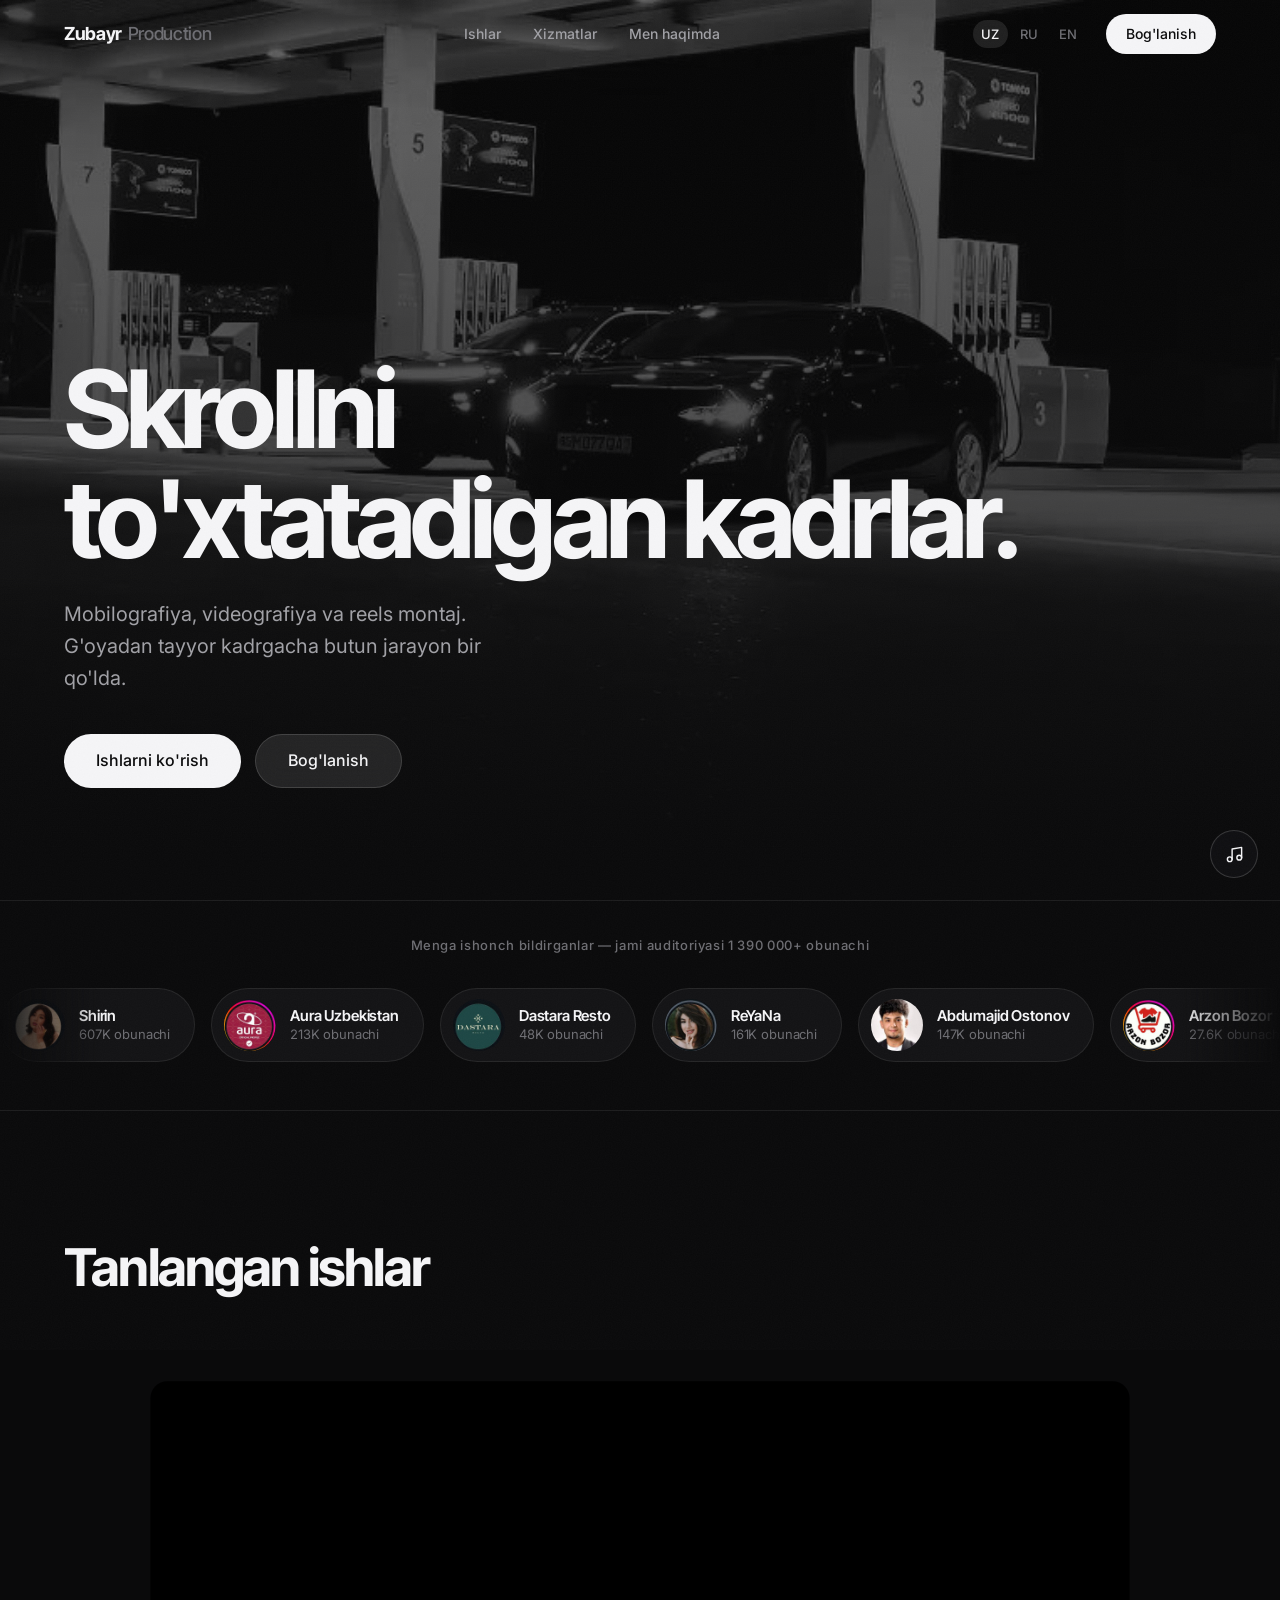
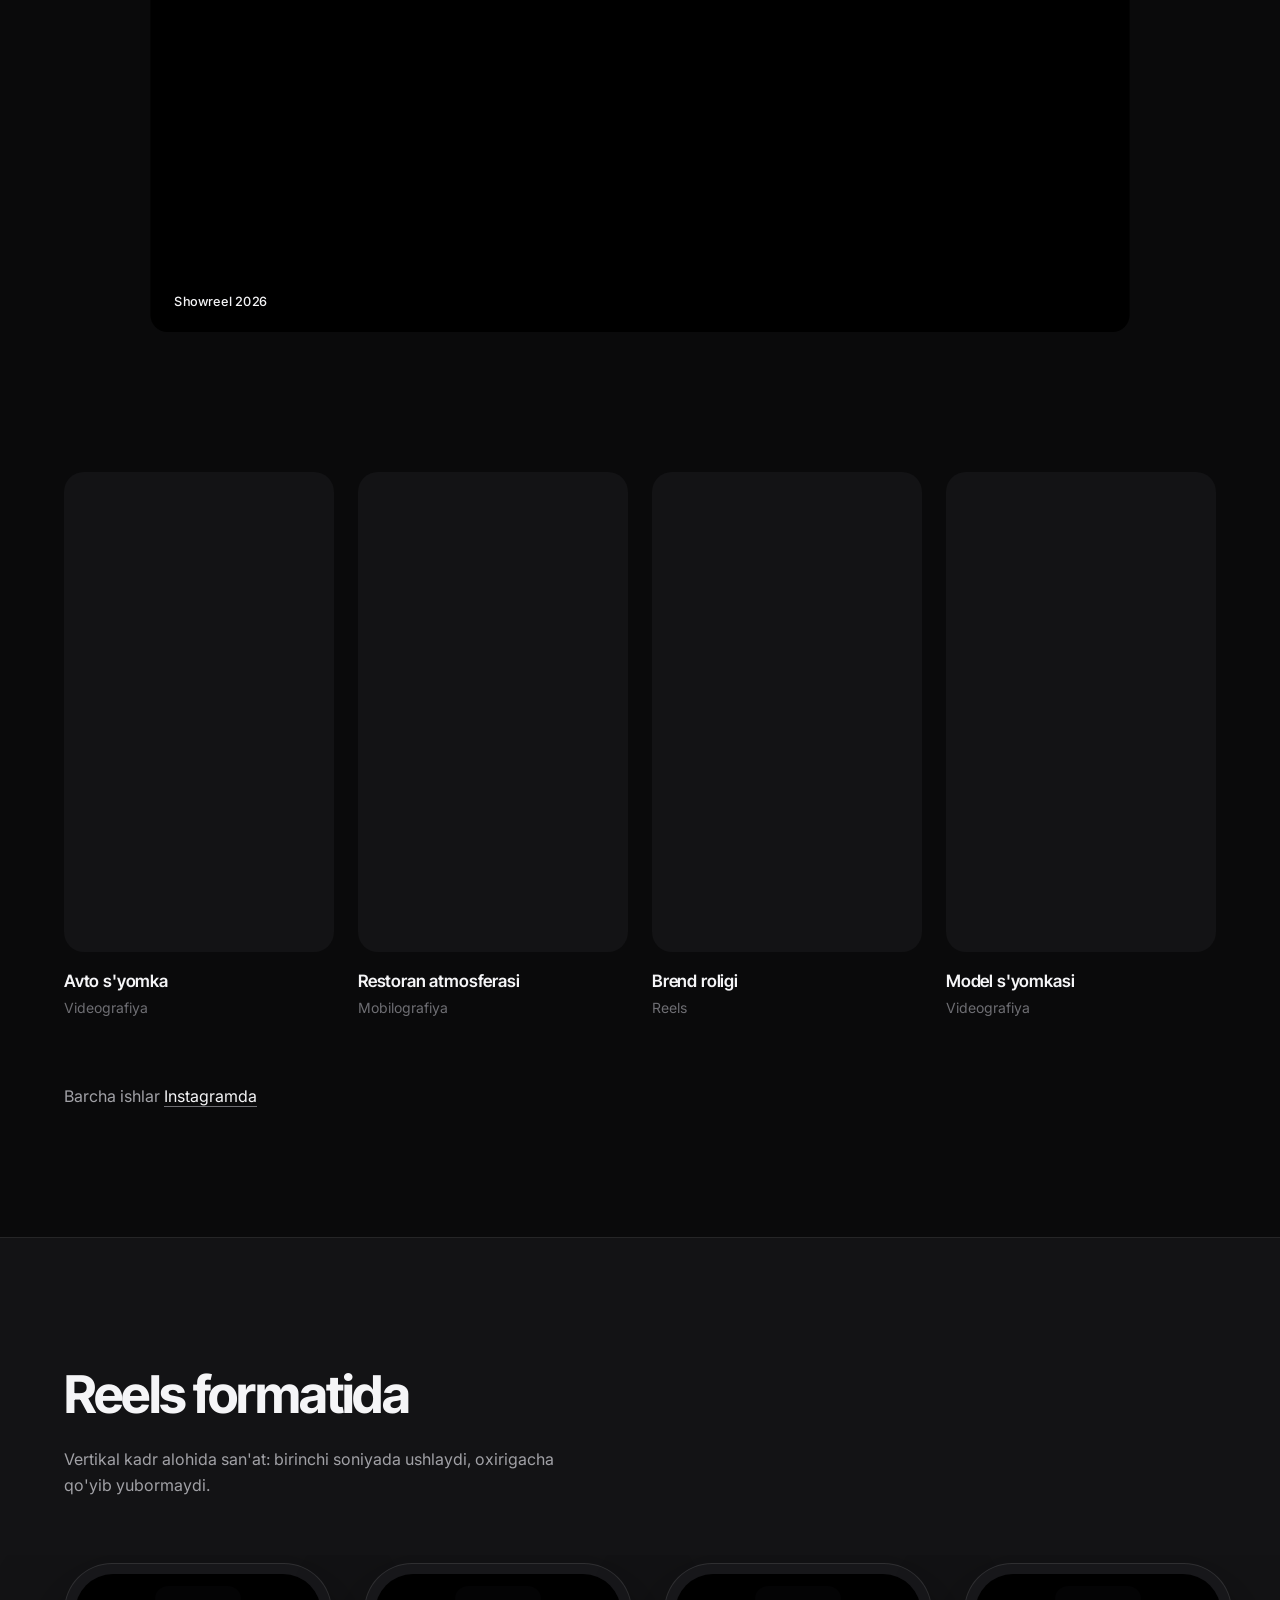
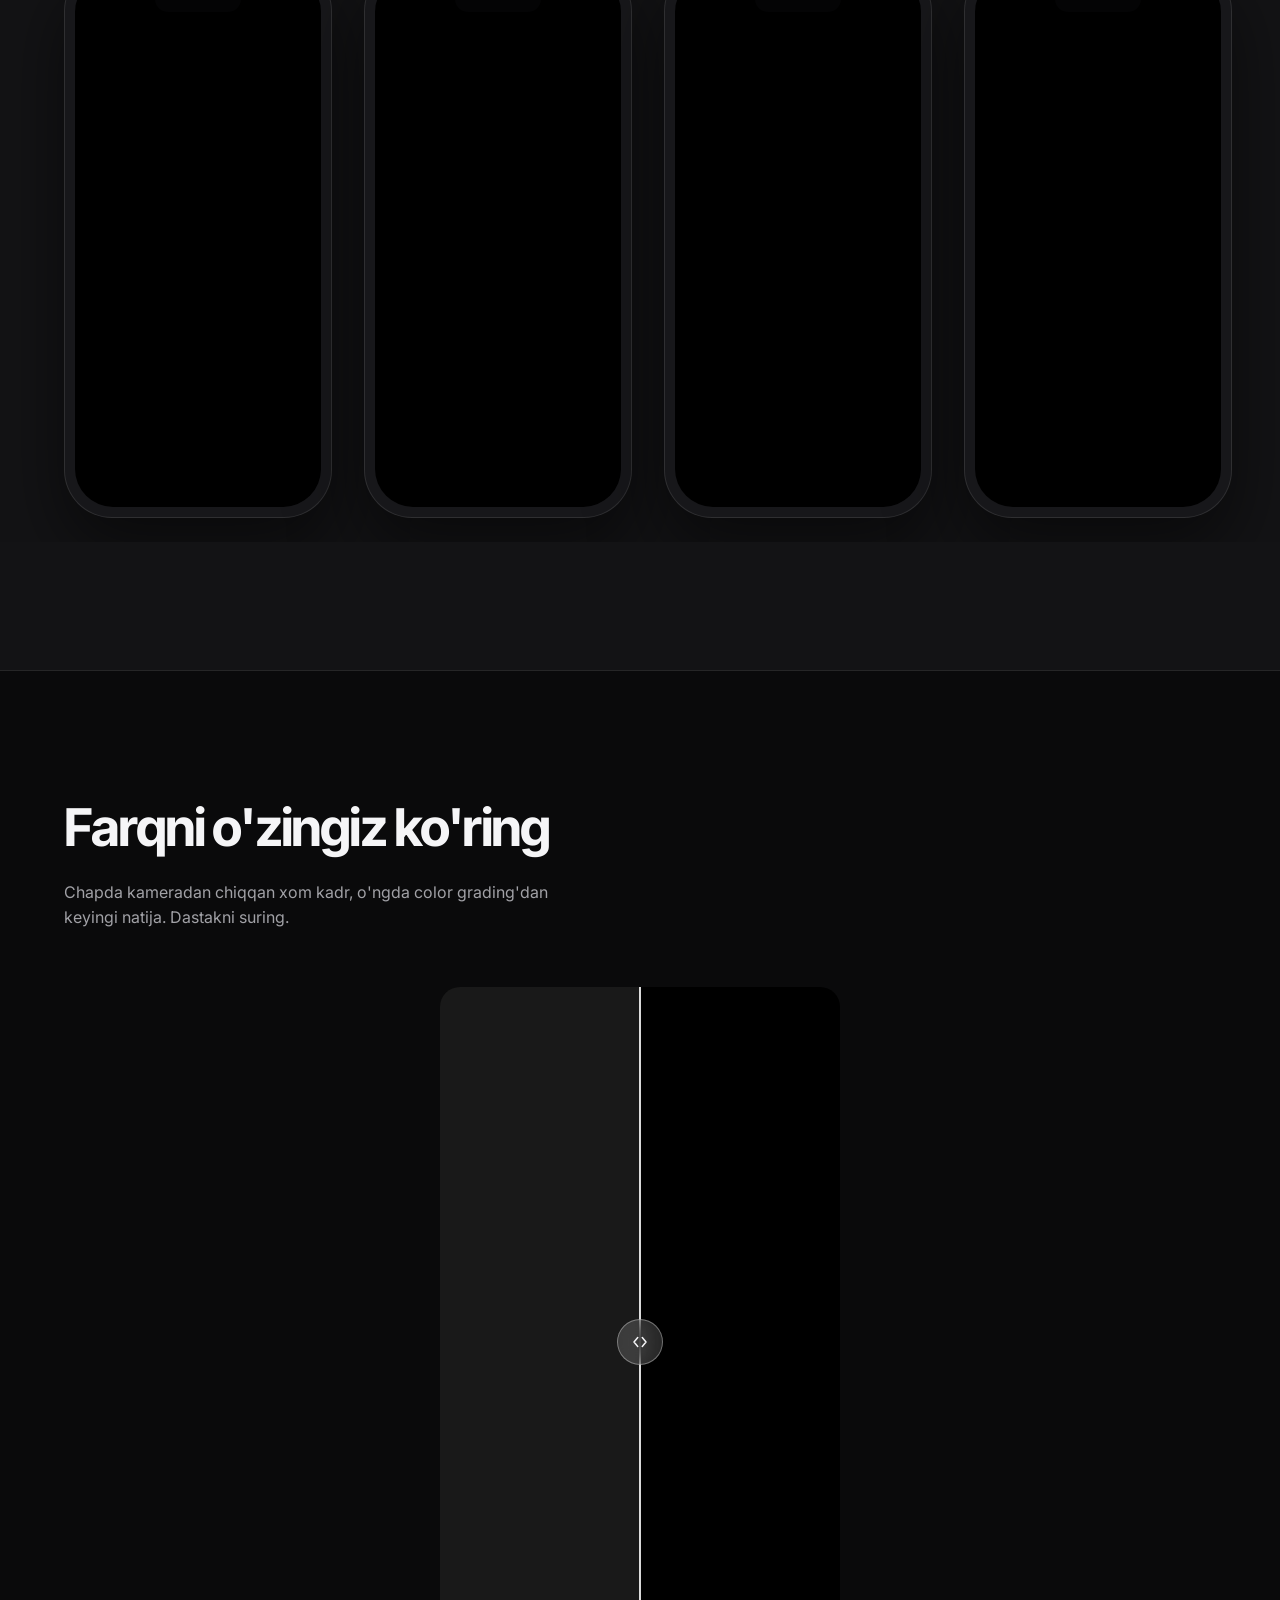
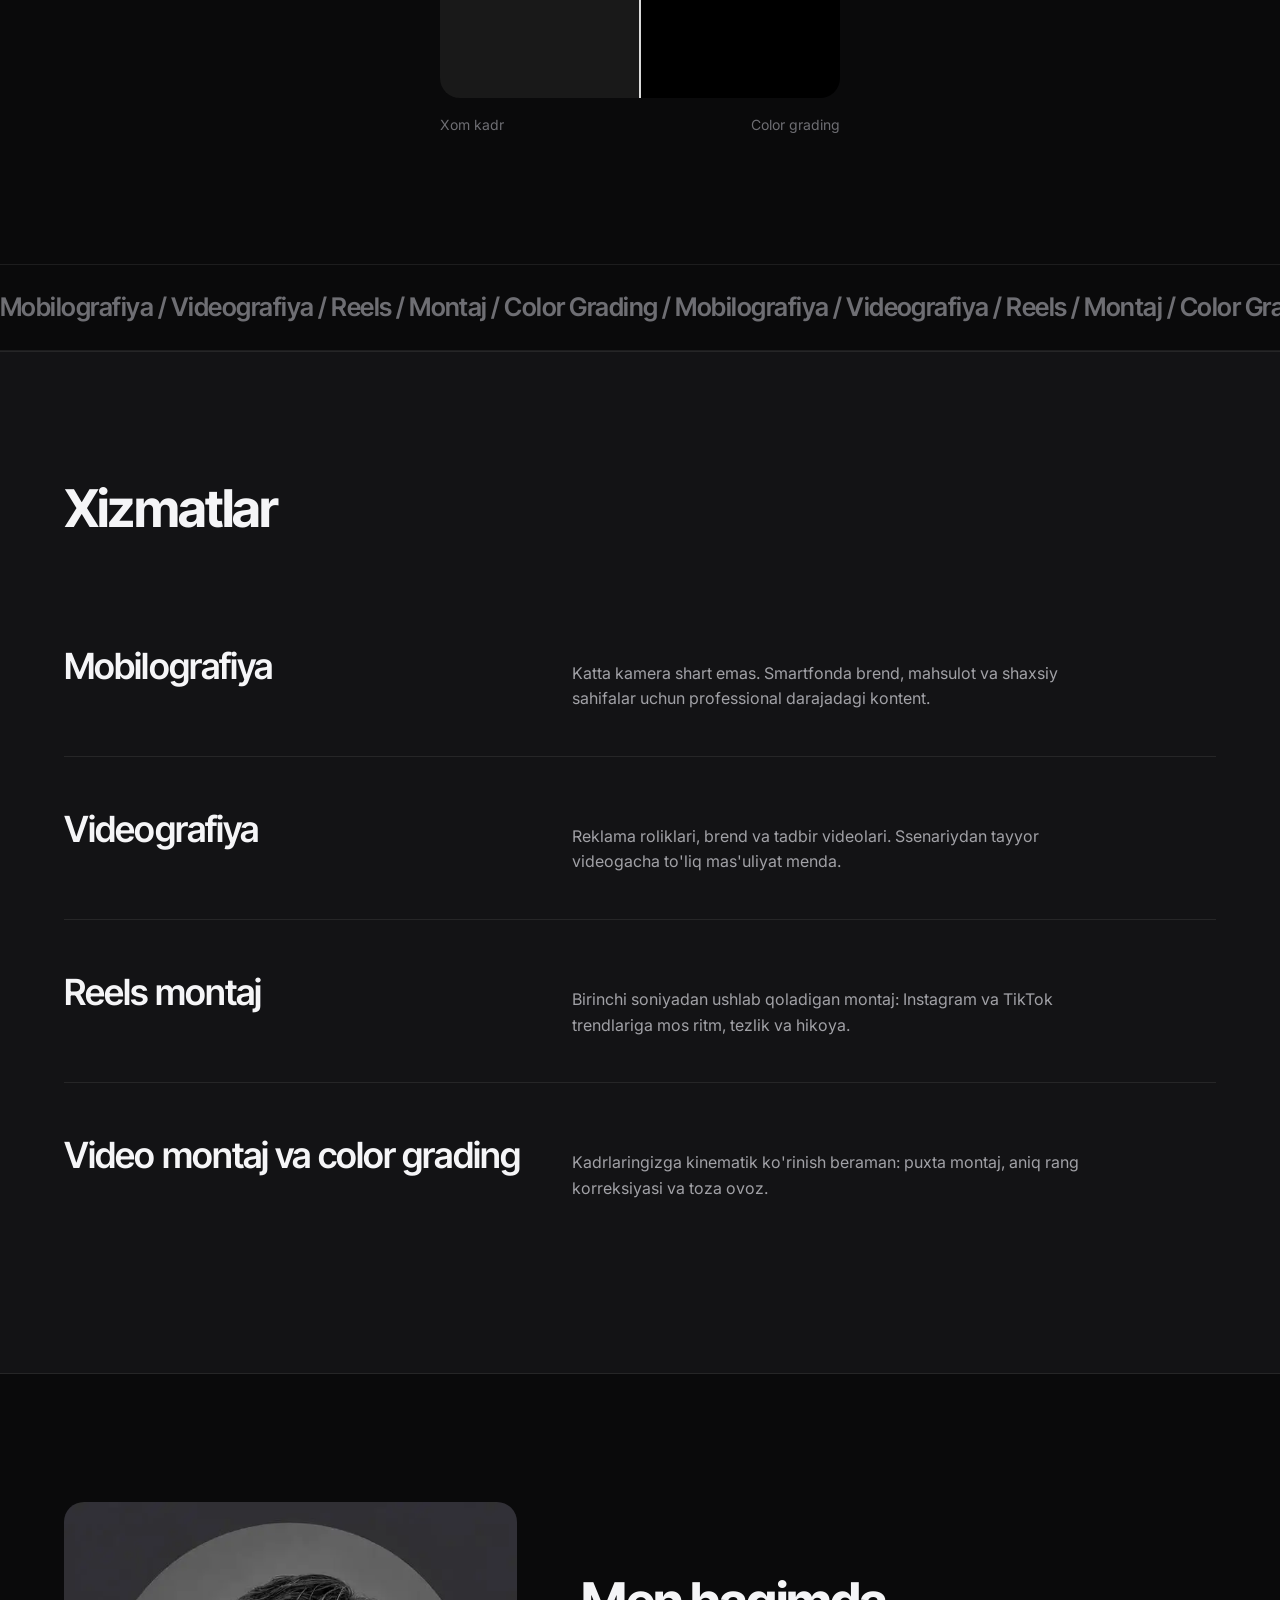
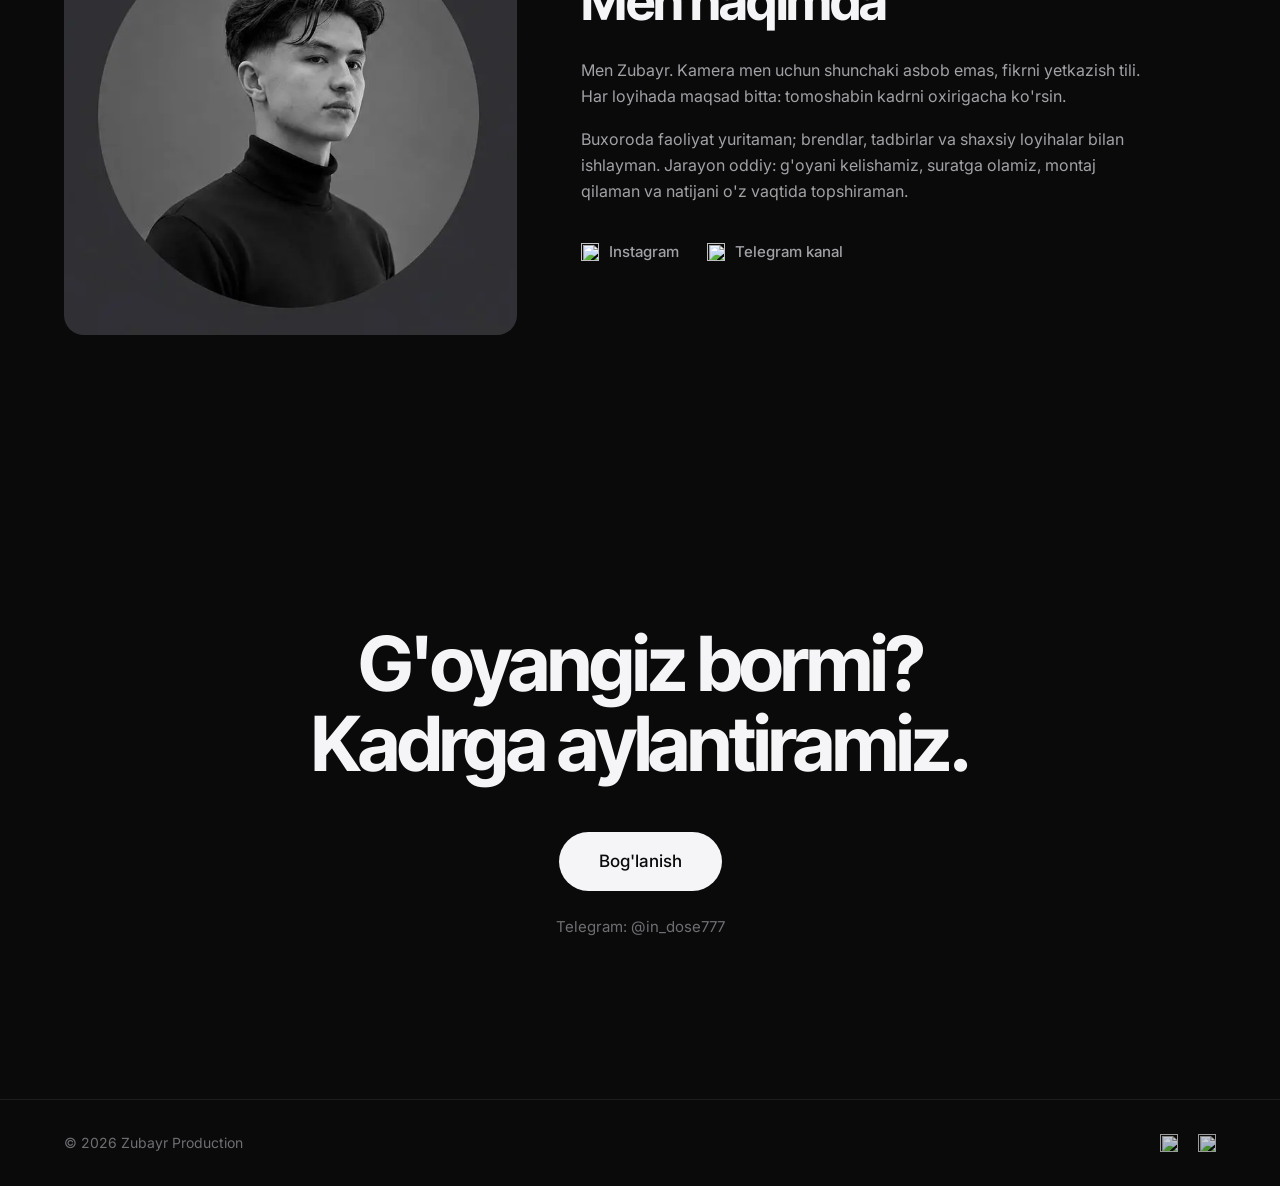
==== index.html @ de4ee73a "Add 3 new clients to trust band (Shirin, Abdumajid Ostonov, Saliyeva) Combined audience updated to 1" ====
<!DOCTYPE html>
<html lang="uz">
<head>
  <meta charset="UTF-8">
  <meta name="viewport" content="width=device-width, initial-scale=1">
  <title>Zubayr Production - Buxorodagi mobilograf va videograf</title>
  <meta name="description" content="Zubayr Production - Buxorodagi mobilograf va videograf. Mobilografiya, videografiya va reels montaj: g'oyadan tayyor kadrgacha.">
  <meta name="author" content="Zubayr">
  <meta name="robots" content="index, follow">
  <meta name="theme-color" content="#0A0A0B">
  <meta name="color-scheme" content="dark">

  <link rel="canonical" href="https://zubayr.uz/">

  <!-- Open Graph -->
  <meta property="og:site_name" content="Zubayr Production">
  <meta property="og:title" content="Zubayr Production - Buxorodagi mobilograf va videograf">
  <meta property="og:description" content="Buxorodagi mobilograf va videograf. Mobilografiya, videografiya va reels montaj: g'oyadan tayyor kadrgacha.">
  <meta property="og:type" content="website">
  <meta property="og:url" content="https://zubayr.uz/">
  <meta property="og:image" content="https://zubayr.uz/assets/og-cover.jpg">
  <meta property="og:image:width" content="1200">
  <meta property="og:image:height" content="630">
  <meta property="og:image:alt" content="Zubayr Production - mobilografiya, videografiya, reels montaj">
  <meta property="og:locale" content="uz_UZ">
  <meta property="og:locale:alternate" content="ru_RU">
  <meta property="og:locale:alternate" content="en_US">

  <!-- Twitter Card -->
  <meta name="twitter:card" content="summary_large_image">
  <meta name="twitter:title" content="Zubayr Production - Buxorodagi mobilograf va videograf">
  <meta name="twitter:description" content="Buxorodagi mobilograf va videograf. Mobilografiya, videografiya va reels montaj: g'oyadan tayyor kadrgacha.">
  <meta name="twitter:image" content="https://zubayr.uz/assets/og-cover.jpg">
  <link rel="icon" href="data:image/svg+xml,%3Csvg xmlns='http://www.w3.org/2000/svg' viewBox='0 0 64 64'%3E%3Crect width='64' height='64' rx='14' fill='%230A0A0B'/%3E%3Ctext x='32' y='44' font-family='-apple-system,Inter,sans-serif' font-size='36' font-weight='700' fill='%23F5F5F7' text-anchor='middle'%3EZ%3C/text%3E%3C/svg%3E">
  <link rel="preconnect" href="https://fonts.googleapis.com">
  <link rel="preconnect" href="https://fonts.gstatic.com" crossorigin>
  <link href="https://fonts.googleapis.com/css2?family=Inter:wght@400;500;600&family=Inter+Tight:wght@500;600;700&display=swap" rel="stylesheet">
  <link rel="stylesheet" href="css/style.css">

  <!-- Structured data -->
  <script type="application/ld+json">
  {
    "@context": "https://schema.org",
    "@graph": [
      {
        "@type": "Person",
        "@id": "https://zubayr.uz/#person",
        "name": "Zubayr",
        "url": "https://zubayr.uz/",
        "jobTitle": "Videographer",
        "address": { "@type": "PostalAddress", "addressLocality": "Bukhara", "addressCountry": "UZ" },
        "knowsAbout": ["Mobilography", "Videography", "Reels editing", "Video editing", "Color grading"],
        "sameAs": [
          "https://www.instagram.com/zubayr.production/",
          "https://t.me/zubayrprodd"
        ]
      },
      {
        "@type": "WebSite",
        "@id": "https://zubayr.uz/#website",
        "name": "Zubayr Production",
        "url": "https://zubayr.uz/",
        "inLanguage": ["uz", "ru", "en"],
        "about": { "@id": "https://zubayr.uz/#person" }
      }
    ]
  }
  </script>
</head>
<body>

  <!-- Navigation -->
  <header class="nav" id="nav">
    <div class="nav-inner">
      <a href="#top" class="wordmark">Zubayr<span>Production</span></a>
      <nav class="nav-links" aria-label="Asosiy navigatsiya">
        <a href="#ishlar" data-i18n="nav.works">Ishlar</a>
        <a href="#xizmatlar" data-i18n="nav.services">Xizmatlar</a>
        <a href="#haqida" data-i18n="nav.about">Men haqimda</a>
      </nav>
      <div class="nav-right">
        <div class="lang-switch" role="group" aria-label="Til / Язык / Language">
          <button type="button" class="lang-btn" data-lang="uz">UZ</button>
          <button type="button" class="lang-btn" data-lang="ru">RU</button>
          <button type="button" class="lang-btn" data-lang="en">EN</button>
        </div>
        <a href="https://t.me/in_dose777" target="_blank" rel="noopener" class="btn btn-nav" data-i18n="cta.contact">Bog'lanish</a>
      </div>
    </div>
  </header>

  <main id="top">

    <!-- Hero -->
    <section class="hero">
      <div class="hero-media" aria-hidden="true">
        <img src="assets/hero-poster.jpg" alt="" width="960" height="536" fetchpriority="high">
        <video class="hero-video" src="assets/hero-new.mp4" autoplay muted loop playsinline preload="auto"></video>
        <div class="hero-scrim"></div>
      </div>
      <div class="container hero-content">
        <h1 class="reveal" data-i18n="hero.title">Skrollni<br>to'xtatadigan kadrlar.</h1>
        <p class="hero-sub reveal" style="transition-delay:.1s" data-i18n="hero.sub">Mobilografiya, videografiya va reels montaj. G'oyadan tayyor kadrgacha butun jarayon bir qo'lda.</p>
        <div class="hero-cta reveal" style="transition-delay:.2s">
          <a href="#ishlar" class="btn btn-primary" data-i18n="cta.works">Ishlarni ko'rish</a>
          <a href="https://t.me/in_dose777" target="_blank" rel="noopener" class="btn btn-ghost" data-i18n="cta.contact">Bog'lanish</a>
        </div>
      </div>
    </section>

    <!-- Trust band: real clients, seen in the first seconds -->
    <section class="trust" id="mijozlar">
      <p class="trust-label reveal" data-i18n="clients.band">Menga ishonch bildirganlar — jami auditoriyasi 1 390 000+ obunachi</p>
      <div class="clients-marquee reveal" aria-label="Mijozlar">
        <div class="clients-track">
          <div class="clients-set">
            <a class="client-chip" href="https://www.instagram.com/1.shiirin/" target="_blank" rel="noopener">
              <img src="assets/clients/avatars/shiirin.jpg" alt="Shirin" loading="lazy" width="52" height="52">
              <span class="client-name">Shirin<em>607K <span data-i18n="clients.fw">obunachi</span></em></span>
            </a>
            <a class="client-chip" href="https://www.instagram.com/aura.uzbekistan_official/" target="_blank" rel="noopener">
              <img src="assets/clients/avatars/aura.jpg" alt="Aura Uzbekistan" loading="lazy" width="52" height="52">
              <span class="client-name">Aura Uzbekistan<em>213K <span data-i18n="clients.fw">obunachi</span></em></span>
            </a>
            <a class="client-chip" href="https://www.instagram.com/dastara_resto/" target="_blank" rel="noopener">
              <img src="assets/clients/avatars/dastara.jpg" alt="Dastara Resto" loading="lazy" width="52" height="52">
              <span class="client-name">Dastara Resto<em>48K <span data-i18n="clients.fw">obunachi</span></em></span>
            </a>
            <a class="client-chip" href="https://www.instagram.com/reyanem.1/" target="_blank" rel="noopener">
              <img src="assets/clients/avatars/reyanem.jpg" alt="ReYaNa" loading="lazy" width="52" height="52">
              <span class="client-name">ReYaNa<em>161K <span data-i18n="clients.fw">obunachi</span></em></span>
            </a>
            <a class="client-chip" href="https://www.instagram.com/majiid.tv/" target="_blank" rel="noopener">
              <img src="assets/clients/avatars/majiid.jpg" alt="Abdumajid Ostonov" loading="lazy" width="52" height="52">
              <span class="client-name">Abdumajid Ostonov<em>147K <span data-i18n="clients.fw">obunachi</span></em></span>
            </a>
            <a class="client-chip" href="https://www.instagram.com/arzon.bozo.r/" target="_blank" rel="noopener">
              <img src="assets/clients/avatars/arzon.jpg" alt="Arzon Bozor" loading="lazy" width="52" height="52">
              <span class="client-name">Arzon Bozor<em>27.6K <span data-i18n="clients.fw">obunachi</span></em></span>
            </a>
            <a class="client-chip" href="https://www.instagram.com/baby_niluwka/" target="_blank" rel="noopener">
              <img src="assets/clients/avatars/baby.jpg" alt="Nilufar Axrorova" loading="lazy" width="52" height="52">
              <span class="client-name">Nilufar Axrorova<em>115K <span data-i18n="clients.fw">obunachi</span></em></span>
            </a>
            <a class="client-chip" href="https://www.instagram.com/saida_lash_brows/" target="_blank" rel="noopener">
              <img src="assets/clients/avatars/saida.jpg" alt="Saida Lash &amp; Brows" loading="lazy" width="52" height="52">
              <span class="client-name">Saida Lash &amp; Brows<em>16.7K <span data-i18n="clients.fw">obunachi</span></em></span>
            </a>
            <a class="client-chip" href="https://www.instagram.com/saliyeva_777/" target="_blank" rel="noopener">
              <img src="assets/clients/avatars/saliyeva.jpg" alt="Saliyeva" loading="lazy" width="52" height="52">
              <span class="client-name">Saliyeva<em>46.1K <span data-i18n="clients.fw">obunachi</span></em></span>
            </a>
            <a class="client-chip" href="https://www.instagram.com/makon.megamarket/" target="_blank" rel="noopener">
              <img src="assets/clients/avatars/makon.jpg" alt="Makon Mega Market" loading="lazy" width="52" height="52">
              <span class="client-name">Makon Mega Market<em>6.1K <span data-i18n="clients.fw">obunachi</span></em></span>
            </a>
            <a class="client-chip" href="https://www.instagram.com/oriyon.resto/" target="_blank" rel="noopener">
              <img src="assets/clients/avatars/oriyon.jpg" alt="Oriyon Restaurant" loading="lazy" width="52" height="52">
              <span class="client-name">Oriyon Restaurant<em>3.2K <span data-i18n="clients.fw">obunachi</span></em></span>
            </a>
          </div>
          <div class="clients-set" aria-hidden="true">
            <a class="client-chip" href="https://www.instagram.com/1.shiirin/" target="_blank" rel="noopener" tabindex="-1">
              <img src="assets/clients/avatars/shiirin.jpg" alt="" loading="lazy" width="52" height="52">
              <span class="client-name">Shirin<em>607K <span data-i18n="clients.fw">obunachi</span></em></span>
            </a>
            <a class="client-chip" href="https://www.instagram.com/aura.uzbekistan_official/" target="_blank" rel="noopener" tabindex="-1">
              <img src="assets/clients/avatars/aura.jpg" alt="" loading="lazy" width="52" height="52">
              <span class="client-name">Aura Uzbekistan<em>213K <span data-i18n="clients.fw">obunachi</span></em></span>
            </a>
            <a class="client-chip" href="https://www.instagram.com/dastara_resto/" target="_blank" rel="noopener" tabindex="-1">
              <img src="assets/clients/avatars/dastara.jpg" alt="" loading="lazy" width="52" height="52">
              <span class="client-name">Dastara Resto<em>48K <span data-i18n="clients.fw">obunachi</span></em></span>
            </a>
            <a class="client-chip" href="https://www.instagram.com/reyanem.1/" target="_blank" rel="noopener" tabindex="-1">
              <img src="assets/clients/avatars/reyanem.jpg" alt="" loading="lazy" width="52" height="52">
              <span class="client-name">ReYaNa<em>161K <span data-i18n="clients.fw">obunachi</span></em></span>
            </a>
            <a class="client-chip" href="https://www.instagram.com/majiid.tv/" target="_blank" rel="noopener" tabindex="-1">
              <img src="assets/clients/avatars/majiid.jpg" alt="" loading="lazy" width="52" height="52">
              <span class="client-name">Abdumajid Ostonov<em>147K <span data-i18n="clients.fw">obunachi</span></em></span>
            </a>
            <a class="client-chip" href="https://www.instagram.com/arzon.bozo.r/" target="_blank" rel="noopener" tabindex="-1">
              <img src="assets/clients/avatars/arzon.jpg" alt="" loading="lazy" width="52" height="52">
              <span class="client-name">Arzon Bozor<em>27.6K <span data-i18n="clients.fw">obunachi</span></em></span>
            </a>
            <a class="client-chip" href="https://www.instagram.com/baby_niluwka/" target="_blank" rel="noopener" tabindex="-1">
              <img src="assets/clients/avatars/baby.jpg" alt="" loading="lazy" width="52" height="52">
              <span class="client-name">Nilufar Axrorova<em>115K <span data-i18n="clients.fw">obunachi</span></em></span>
            </a>
            <a class="client-chip" href="https://www.instagram.com/saida_lash_brows/" target="_blank" rel="noopener" tabindex="-1">
              <img src="assets/clients/avatars/saida.jpg" alt="" loading="lazy" width="52" height="52">
              <span class="client-name">Saida Lash &amp; Brows<em>16.7K <span data-i18n="clients.fw">obunachi</span></em></span>
            </a>
            <a class="client-chip" href="https://www.instagram.com/saliyeva_777/" target="_blank" rel="noopener" tabindex="-1">
              <img src="assets/clients/avatars/saliyeva.jpg" alt="" loading="lazy" width="52" height="52">
              <span class="client-name">Saliyeva<em>46.1K <span data-i18n="clients.fw">obunachi</span></em></span>
            </a>
            <a class="client-chip" href="https://www.instagram.com/makon.megamarket/" target="_blank" rel="noopener" tabindex="-1">
              <img src="assets/clients/avatars/makon.jpg" alt="" loading="lazy" width="52" height="52">
              <span class="client-name">Makon Mega Market<em>6.1K <span data-i18n="clients.fw">obunachi</span></em></span>
            </a>
            <a class="client-chip" href="https://www.instagram.com/oriyon.resto/" target="_blank" rel="noopener" tabindex="-1">
              <img src="assets/clients/avatars/oriyon.jpg" alt="" loading="lazy" width="52" height="52">
              <span class="client-name">Oriyon Restaurant<em>3.2K <span data-i18n="clients.fw">obunachi</span></em></span>
            </a>
          </div>
        </div>
      </div>
    </section>

    <!-- Showreel + Work -->
    <section class="section" id="ishlar">
      <div class="container">
        <h2 class="section-title reveal" data-i18n="works.title">Tanlangan ishlar</h2>

        <div class="showreel-zoom">
          <div class="showreel reveal">
            <!-- Oversized + pointer-events:none keeps YouTube overlays cropped out and non-interactive -->
            <iframe class="showreel-frame" src="https://www.youtube-nocookie.com/embed/QBpvtIF6uOY?autoplay=1&amp;mute=1&amp;controls=0&amp;loop=1&amp;playlist=QBpvtIF6uOY&amp;playsinline=1&amp;rel=0&amp;iv_load_policy=3&amp;disablekb=1&amp;fs=0" title="Showreel 2026" loading="lazy" allow="autoplay; encrypted-media" referrerpolicy="strict-origin-when-cross-origin"></iframe>
            <span class="showreel-caption">Showreel 2026</span>
          </div>
        </div>

        <div class="work-grid">
          <a class="work reveal w-3" href="https://www.instagram.com/reel/DakskiboesT/" target="_blank" rel="noopener">
            <div class="work-media r-916">
              <video class="work-video" src="assets/works/Moshina.mp4" muted loop playsinline preload="metadata"></video>
              <span class="work-ig" aria-hidden="true">
                <svg viewBox="0 0 24 24" width="15" height="15" fill="none" stroke="currentColor" stroke-width="1.8"><rect x="3" y="3" width="18" height="18" rx="5"/><circle cx="12" cy="12" r="4.2"/><circle cx="17.4" cy="6.6" r="1.1" fill="currentColor" stroke="none"/></svg>
                <em data-i18n="works.view">Instagramda ko'rish</em>
              </span>
            </div>
            <p class="work-title" data-i18n="work1.title">Avto s'yomka</p>
            <p class="work-cat" data-i18n="cat.video">Videografiya</p>
          </a>
          <a class="work reveal w-3" href="https://www.instagram.com/reel/DXRhybRCKnf/" target="_blank" rel="noopener" style="transition-delay:.06s">
            <div class="work-media r-916">
              <video class="work-video" src="assets/works/Restoran.mp4" muted loop playsinline preload="metadata"></video>
              <span class="work-ig" aria-hidden="true">
                <svg viewBox="0 0 24 24" width="15" height="15" fill="none" stroke="currentColor" stroke-width="1.8"><rect x="3" y="3" width="18" height="18" rx="5"/><circle cx="12" cy="12" r="4.2"/><circle cx="17.4" cy="6.6" r="1.1" fill="currentColor" stroke="none"/></svg>
                <em data-i18n="works.view">Instagramda ko'rish</em>
              </span>
            </div>
            <p class="work-title" data-i18n="work2.title">Restoran atmosferasi</p>
            <p class="work-cat" data-i18n="cat.mobile">Mobilografiya</p>
          </a>
          <a class="work reveal w-3" href="https://www.instagram.com/reel/DViy_CTj4Il/" target="_blank" rel="noopener" style="transition-delay:.12s">
            <div class="work-media r-916">
              <video class="work-video" src="assets/works/Brand.mp4" muted loop playsinline preload="metadata"></video>
              <span class="work-ig" aria-hidden="true">
                <svg viewBox="0 0 24 24" width="15" height="15" fill="none" stroke="currentColor" stroke-width="1.8"><rect x="3" y="3" width="18" height="18" rx="5"/><circle cx="12" cy="12" r="4.2"/><circle cx="17.4" cy="6.6" r="1.1" fill="currentColor" stroke="none"/></svg>
                <em data-i18n="works.view">Instagramda ko'rish</em>
              </span>
            </div>
            <p class="work-title" data-i18n="work3.title">Brend roligi</p>
            <p class="work-cat" data-i18n="cat.reels">Reels</p>
          </a>
          <a class="work reveal w-3" href="https://www.instagram.com/reel/DaF9kJRiWY2/" target="_blank" rel="noopener" style="transition-delay:.18s">
            <div class="work-media r-916">
              <video class="work-video" src="assets/works/Model.mp4" muted loop playsinline preload="metadata"></video>
              <span class="work-ig" aria-hidden="true">
                <svg viewBox="0 0 24 24" width="15" height="15" fill="none" stroke="currentColor" stroke-width="1.8"><rect x="3" y="3" width="18" height="18" rx="5"/><circle cx="12" cy="12" r="4.2"/><circle cx="17.4" cy="6.6" r="1.1" fill="currentColor" stroke="none"/></svg>
                <em data-i18n="works.view">Instagramda ko'rish</em>
              </span>
            </div>
            <p class="work-title" data-i18n="work4.title">Model s'yomkasi</p>
            <p class="work-cat" data-i18n="cat.video">Videografiya</p>
          </a>
        </div>

        <p class="work-more reveal"><span data-i18n="works.more">Barcha ishlar</span> <a href="https://www.instagram.com/zubayr.production/" target="_blank" rel="noopener" data-i18n="works.more_link">Instagramda</a></p>
      </div>
    </section>

    <!-- Reels phones -->
    <section class="section section-alt" id="reels">
      <div class="container">
        <h2 class="section-title reveal" data-i18n="reels.title">Reels formatida</h2>
        <p class="section-sub reveal" data-i18n="reels.sub">Vertikal kadr alohida san'at: birinchi soniyada ushlaydi, oxirigacha qo'yib yubormaydi.</p>
      </div>
      <div class="reels-row" aria-label="Reels namunalari">
        <a class="phone reveal" draggable="false" href="https://www.instagram.com/reel/DZVHe4Po7mn/" target="_blank" rel="noopener">
          <div class="phone-screen">
            <video class="reel-video" src="assets/reels/reels1.mp4" muted loop playsinline preload="metadata"></video>
            <span class="work-ig" aria-hidden="true">
              <svg viewBox="0 0 24 24" width="15" height="15" fill="none" stroke="currentColor" stroke-width="1.8"><rect x="3" y="3" width="18" height="18" rx="5"/><circle cx="12" cy="12" r="4.2"/><circle cx="17.4" cy="6.6" r="1.1" fill="currentColor" stroke="none"/></svg>
              <em data-i18n="works.view">Instagramda ko'rish</em>
            </span>
          </div>
        </a>
        <a class="phone reveal" draggable="false" href="https://www.instagram.com/reel/DYKetacIrhW/" target="_blank" rel="noopener" style="transition-delay:.06s">
          <div class="phone-screen">
            <video class="reel-video" src="assets/reels/reels2.mp4" muted loop playsinline preload="metadata"></video>
            <span class="work-ig" aria-hidden="true">
              <svg viewBox="0 0 24 24" width="15" height="15" fill="none" stroke="currentColor" stroke-width="1.8"><rect x="3" y="3" width="18" height="18" rx="5"/><circle cx="12" cy="12" r="4.2"/><circle cx="17.4" cy="6.6" r="1.1" fill="currentColor" stroke="none"/></svg>
              <em data-i18n="works.view">Instagramda ko'rish</em>
            </span>
          </div>
        </a>
        <a class="phone reveal" draggable="false" href="https://www.instagram.com/reel/DXhGDaEAhqa/" target="_blank" rel="noopener" style="transition-delay:.12s">
          <div class="phone-screen">
            <video class="reel-video" src="assets/reels/reels3.mp4" muted loop playsinline preload="metadata"></video>
            <span class="work-ig" aria-hidden="true">
              <svg viewBox="0 0 24 24" width="15" height="15" fill="none" stroke="currentColor" stroke-width="1.8"><rect x="3" y="3" width="18" height="18" rx="5"/><circle cx="12" cy="12" r="4.2"/><circle cx="17.4" cy="6.6" r="1.1" fill="currentColor" stroke="none"/></svg>
              <em data-i18n="works.view">Instagramda ko'rish</em>
            </span>
          </div>
        </a>
        <a class="phone reveal" draggable="false" href="https://www.instagram.com/reel/DXTvJ78CE8e/" target="_blank" rel="noopener" style="transition-delay:.18s">
          <div class="phone-screen">
            <video class="reel-video" src="assets/reels/reels4.mp4" muted loop playsinline preload="metadata"></video>
            <span class="work-ig" aria-hidden="true">
              <svg viewBox="0 0 24 24" width="15" height="15" fill="none" stroke="currentColor" stroke-width="1.8"><rect x="3" y="3" width="18" height="18" rx="5"/><circle cx="12" cy="12" r="4.2"/><circle cx="17.4" cy="6.6" r="1.1" fill="currentColor" stroke="none"/></svg>
              <em data-i18n="works.view">Instagramda ko'rish</em>
            </span>
          </div>
        </a>
      </div>
    </section>

    <!-- Before / After grading -->
    <section class="section" id="grading">
      <div class="container">
        <h2 class="section-title reveal" data-i18n="grading.title">Farqni o'zingiz ko'ring</h2>
        <p class="section-sub reveal" data-i18n="grading.sub">Chapda kameradan chiqqan xom kadr, o'ngda color grading'dan keyingi natija. Dastakni suring.</p>
        <!-- One video, two looks: the left side is desaturated live via backdrop-filter, so both halves stay in perfect sync. -->
        <div class="ba reveal" id="ba" style="--pos:50%">
          <video class="ba-video" src="assets/color_grading/color-grading.MOV" autoplay muted loop playsinline preload="metadata" aria-label="Color grading namunasi"></video>
          <div class="ba-veil" aria-hidden="true"></div>
          <div class="ba-handle">
            <span class="ba-knob" id="ba-knob" role="slider" tabindex="0" aria-label="Before / After" aria-valuemin="0" aria-valuemax="100" aria-valuenow="50">
              <svg viewBox="0 0 24 24" width="18" height="18" fill="none" stroke="currentColor" stroke-width="2" stroke-linecap="round" stroke-linejoin="round"><path d="M9 6l-5 6 5 6M15 6l5 6-5 6"/></svg>
            </span>
          </div>
        </div>
        <div class="ba-labels reveal">
          <span data-i18n="grading.before">Xom kadr</span>
          <span data-i18n="grading.after">Color grading</span>
        </div>
      </div>
    </section>

    <!-- Marquee -->
    <div class="marquee" aria-hidden="true">
      <div class="marquee-track">
        <span data-i18n-marquee="marquee">Mobilografiya / Videografiya / Reels / Montaj / Color Grading /&nbsp;</span>
        <span data-i18n-marquee="marquee">Mobilografiya / Videografiya / Reels / Montaj / Color Grading /&nbsp;</span>
      </div>
    </div>

    <!-- Services -->
    <section class="section section-alt" id="xizmatlar">
      <div class="container">
        <h2 class="section-title reveal" data-i18n="services.title">Xizmatlar</h2>
        <ul class="services">
          <li class="service reveal">
            <h3 data-i18n="s1.title">Mobilografiya</h3>
            <p data-i18n="s1.desc">Katta kamera shart emas. Smartfonda brend, mahsulot va shaxsiy sahifalar uchun professional darajadagi kontent.</p>
          </li>
          <li class="service reveal" style="transition-delay:.06s">
            <h3 data-i18n="s2.title">Videografiya</h3>
            <p data-i18n="s2.desc">Reklama roliklari, brend va tadbir videolari. Ssenariydan tayyor videogacha to'liq mas'uliyat menda.</p>
          </li>
          <li class="service reveal" style="transition-delay:.12s">
            <h3 data-i18n="s3.title">Reels montaj</h3>
            <p data-i18n="s3.desc">Birinchi soniyadan ushlab qoladigan montaj: Instagram va TikTok trendlariga mos ritm, tezlik va hikoya.</p>
          </li>
          <li class="service reveal" style="transition-delay:.18s">
            <h3 data-i18n="s4.title">Video montaj va color grading</h3>
            <p data-i18n="s4.desc">Kadrlaringizga kinematik ko'rinish beraman: puxta montaj, aniq rang korreksiyasi va toza ovoz.</p>
          </li>
        </ul>
      </div>
    </section>

    <!-- About -->
    <section class="section" id="haqida">
      <div class="container about">
        <div class="about-media reveal">
          <img src="assets/me.webp" alt="Zubayr portreti" width="652" height="622" loading="lazy">
        </div>
        <div class="about-text">
          <h2 class="section-title reveal" data-i18n="about.title">Men haqimda</h2>
          <p class="reveal" style="transition-delay:.08s" data-i18n="about.p1">Men Zubayr. Kamera men uchun shunchaki asbob emas, fikrni yetkazish tili. Har loyihada maqsad bitta: tomoshabin kadrni oxirigacha ko'rsin.</p>
          <p class="reveal" style="transition-delay:.14s" data-i18n="about.p2">Buxoroda faoliyat yuritaman; brendlar, tadbirlar va shaxsiy loyihalar bilan ishlayman. Jarayon oddiy: g'oyani kelishamiz, suratga olamiz, montaj qilaman va natijani o'z vaqtida topshiraman.</p>
          <div class="about-links reveal" style="transition-delay:.2s">
            <a href="https://www.instagram.com/zubayr.production/" target="_blank" rel="noopener">
              <img src="https://cdn.simpleicons.org/instagram/A1A1A6" alt="" width="18" height="18" loading="lazy">Instagram
            </a>
            <a href="https://t.me/zubayrprodd" target="_blank" rel="noopener">
              <img src="https://cdn.simpleicons.org/telegram/A1A1A6" alt="" width="18" height="18" loading="lazy"><span data-i18n="about.tg">Telegram kanal</span>
            </a>
          </div>
        </div>
      </div>
    </section>

    <!-- Contact -->
    <section class="section contact" id="aloqa">
      <div class="container">
        <h2 class="contact-title reveal" data-i18n="contact.title">G'oyangiz bormi?<br>Kadrga aylantiramiz.</h2>
        <div class="reveal" style="transition-delay:.1s">
          <a href="https://t.me/in_dose777" target="_blank" rel="noopener" class="btn btn-primary btn-lg" data-i18n="cta.contact">Bog'lanish</a>
        </div>
        <p class="contact-note reveal" style="transition-delay:.16s">Telegram: @in_dose777</p>
      </div>
    </section>

  </main>

  <!-- Footer -->
  <footer class="footer">
    <div class="container footer-inner">
      <p>&copy; 2026 Zubayr Production</p>
      <div class="footer-links">
        <a href="https://www.instagram.com/zubayr.production/" target="_blank" rel="noopener" aria-label="Instagram">
          <img src="https://cdn.simpleicons.org/instagram/6E6E73" alt="" width="18" height="18" loading="lazy">
        </a>
        <a href="https://t.me/zubayrprodd" target="_blank" rel="noopener" aria-label="Telegram kanal">
          <img src="https://cdn.simpleicons.org/telegram/6E6E73" alt="" width="18" height="18" loading="lazy">
        </a>
      </div>
    </div>
  </footer>

  <!-- Background music -->
  <audio id="bg-music" src="assets/music.m4a" preload="none"></audio>
  <button type="button" class="music-btn" id="music-btn" aria-label="Musiqa" aria-pressed="false">
    <svg class="music-icon-note" viewBox="0 0 24 24" width="19" height="19" fill="none" stroke="currentColor" stroke-width="1.8" stroke-linecap="round" stroke-linejoin="round"><path d="M9 18V5l12-2v13"/><circle cx="6" cy="18" r="3"/><circle cx="18" cy="16" r="3"/></svg>
    <span class="music-icon-eq" aria-hidden="true"><i></i><i></i><i></i></span>
  </button>

  <!-- Film grain overlay -->
  <div class="grain" aria-hidden="true"></div>

  <script src="js/i18n.js"></script>
  <script src="js/main.js"></script>
</body>
</html>
---- css/style.css ----
/* Zubayr Production - minimalist Apple-style 2026, monochrome dark theme */

:root {
  --bg: #0A0A0B;
  --bg-elev: #131315;
  --text: #F5F5F7;
  --text-2: #A1A1A6;
  --text-3: #6E6E73;
  --line: rgba(255, 255, 255, 0.08);
  --radius-media: 20px;
  --radius-pill: 999px;
  --ease: cubic-bezier(0.16, 1, 0.3, 1);
  --font-display: "Inter Tight", -apple-system, "SF Pro Display", sans-serif;
  --font-body: "Inter", -apple-system, "SF Pro Text", sans-serif;
}

* { margin: 0; padding: 0; box-sizing: border-box; }

html { scroll-behavior: smooth; }

body {
  background: var(--bg);
  color: var(--text);
  font-family: var(--font-body);
  font-size: 16px;
  line-height: 1.6;
  -webkit-font-smoothing: antialiased;
  overflow-x: hidden;
}

img { display: block; max-width: 100%; }

a { color: inherit; text-decoration: none; cursor: pointer; }

.container {
  max-width: 1200px;
  margin: 0 auto;
  padding: 0 24px;
}

/* ---------- Navigation ---------- */

.nav {
  position: fixed;
  inset: 0 0 auto 0;
  z-index: 100;
  transition: background 0.3s ease, border-color 0.3s ease;
  border-bottom: 1px solid transparent;
}

.nav.scrolled {
  background: rgba(10, 10, 11, 0.92);
  -webkit-backdrop-filter: blur(16px);
  backdrop-filter: blur(16px);
  border-bottom-color: var(--line);
}

.nav-inner {
  max-width: 1200px;
  margin: 0 auto;
  padding: 0 24px;
  height: 68px;
  display: flex;
  align-items: center;
  justify-content: space-between;
  gap: 24px;
}

.wordmark {
  font-family: var(--font-display);
  font-weight: 700;
  font-size: 18px;
  letter-spacing: -0.02em;
}

.wordmark span {
  font-weight: 500;
  color: var(--text-3);
  margin-left: 6px;
}

.nav-links {
  display: flex;
  gap: 32px;
}

.nav-links a {
  font-size: 14px;
  font-weight: 500;
  color: var(--text-2);
  transition: color 0.2s ease;
}

.nav-links a:hover { color: var(--text); }

.nav-right {
  display: flex;
  align-items: center;
  gap: 20px;
}

.lang-switch {
  display: flex;
  align-items: center;
  gap: 4px;
}

.lang-btn {
  background: none;
  border: none;
  padding: 6px 8px;
  font-family: var(--font-body);
  font-size: 13px;
  font-weight: 500;
  letter-spacing: 0.04em;
  color: var(--text-3);
  cursor: pointer;
  border-radius: var(--radius-pill);
  transition: color 0.2s ease, background 0.2s ease;
}

.lang-btn:hover { color: var(--text-2); }

.lang-btn.active {
  color: var(--text);
  background: rgba(255, 255, 255, 0.1);
}

/* ---------- Buttons ---------- */

.btn {
  display: inline-flex;
  align-items: center;
  justify-content: center;
  white-space: nowrap;
  border-radius: var(--radius-pill);
  font-family: var(--font-body);
  font-weight: 500;
  transition: transform 0.25s var(--ease), background 0.25s ease, opacity 0.25s ease;
}

.btn:active { transform: scale(0.97); }

.btn-nav {
  background: var(--text);
  color: #0A0A0B;
  font-size: 14px;
  padding: 9px 20px;
}

.btn-nav:hover { opacity: 0.85; }

.btn-primary {
  background: var(--text);
  color: #0A0A0B;
  font-size: 16px;
  padding: 14px 32px;
}

.btn-primary:hover { opacity: 0.85; transform: translateY(-1px); }

.btn-ghost {
  background: rgba(255, 255, 255, 0.1);
  -webkit-backdrop-filter: blur(12px);
  backdrop-filter: blur(12px);
  border: 1px solid rgba(255, 255, 255, 0.14);
  color: var(--text);
  font-size: 16px;
  padding: 13px 32px;
}

.btn-ghost:hover { background: rgba(255, 255, 255, 0.16); }

.btn-lg { font-size: 17px; padding: 16px 40px; }

/* ---------- Hero ---------- */

.hero {
  position: relative;
  min-height: 100vh;
  min-height: 100dvh;
  display: flex;
  align-items: flex-end;
}

.hero-media {
  position: absolute;
  inset: 0;
  overflow: hidden;
}

.hero-media img {
  width: 100%;
  height: 100%;
  object-fit: cover;
  opacity: 0.55;
  transition: opacity 0.8s ease;
}

/* poster fades out once the video is actually playing */
.hero-media.video-live img { opacity: 0; }

.hero-video {
  position: absolute;
  inset: 0;
  width: 100%;
  height: 100%;
  object-fit: cover;
  opacity: 0.7;
}

.hero-scrim {
  position: absolute;
  inset: 0;
  background:
    linear-gradient(to top, var(--bg) 4%, rgba(10, 10, 11, 0.55) 40%, rgba(10, 10, 11, 0.25) 100%);
}

.hero-content {
  position: relative;
  width: 100%;
  padding-bottom: 112px;
  padding-top: 96px;
}

.hero h1 {
  font-family: var(--font-display);
  font-size: clamp(3rem, 9vw, 6.75rem);
  font-weight: 700;
  letter-spacing: -0.045em;
  line-height: 1.02;
}

.hero-sub {
  margin-top: 24px;
  font-size: clamp(1.05rem, 1.6vw, 1.25rem);
  color: var(--text-2);
  max-width: 34ch;
}

.hero-cta {
  margin-top: 40px;
  display: flex;
  gap: 14px;
  flex-wrap: wrap;
}

/* ---------- Marquee ---------- */

.marquee {
  overflow: hidden;
  border-top: 1px solid var(--line);
  border-bottom: 1px solid var(--line);
  padding: 22px 0;
}

.marquee-track {
  display: flex;
  width: max-content;
  animation: marquee 60s linear infinite;
  will-change: transform;
}

.marquee-track span {
  font-family: var(--font-display);
  font-size: clamp(1.1rem, 2.4vw, 1.6rem);
  font-weight: 600;
  letter-spacing: -0.02em;
  color: var(--text-3);
  white-space: nowrap;
}

@keyframes marquee {
  from { transform: translateX(0); }
  to   { transform: translateX(-50%); }
}

/* ---------- Sections ---------- */

.section { padding: 128px 0; }

.section-alt {
  background: var(--bg-elev);
  border-top: 1px solid var(--line);
  border-bottom: 1px solid var(--line);
}

.section-title {
  font-family: var(--font-display);
  font-size: clamp(2rem, 4.5vw, 3.25rem);
  font-weight: 700;
  letter-spacing: -0.035em;
  line-height: 1.1;
  margin-bottom: 56px;
}

/* ---------- Showreel ---------- */

.showreel-zoom {
  margin-bottom: 72px;
  transform: scale(var(--zoom, 1));
  transform-origin: 50% 30%;
}

.showreel {
  position: relative;
  display: block;
  aspect-ratio: 16 / 9;
  border-radius: var(--radius-media);
  overflow: hidden;
  background: #000;
}

/* oversized 16:9 iframe: YouTube's title/controls chrome falls outside the crop */
.showreel-frame {
  position: absolute;
  top: 50%;
  left: 50%;
  width: 124%;
  height: 124%;
  transform: translate(-50%, -50%);
  border: 0;
  pointer-events: none;
}

.showreel-caption {
  position: absolute;
  left: 28px;
  bottom: 24px;
  font-size: 15px;
  font-weight: 500;
  color: var(--text);
  text-shadow: 0 1px 12px rgba(0, 0, 0, 0.6);
}

/* ---------- Work grid ---------- */

.work-grid {
  display: grid;
  grid-template-columns: repeat(12, 1fr);
  gap: 28px 24px;
}

.w-7 { grid-column: span 7; }
.w-6 { grid-column: span 6; }
.w-5 { grid-column: span 5; }
.w-3 { grid-column: span 3; }

.work-media {
  border-radius: var(--radius-media);
  overflow: hidden;
  background: var(--bg-elev);
}

.work-media img {
  width: 100%;
  height: 100%;
  object-fit: cover;
  transition: transform 0.8s var(--ease), opacity 0.4s ease;
}

.r-43   { aspect-ratio: 4 / 3; }
.r-45   { aspect-ratio: 4 / 5; }
.r-11   { aspect-ratio: 1 / 1; }
.r-1610 { aspect-ratio: 16 / 10; }
.r-916  { aspect-ratio: 9 / 16; }

.work:hover .work-media img { transform: scale(1.045); }

/* real work videos, shown in their original grade */
.work-video {
  width: 100%;
  height: 100%;
  object-fit: cover;
  transition: transform 0.8s var(--ease);
}

.work:hover .work-video,
.work:focus-visible .work-video {
  transform: scale(1.03);
}

/* "watch on Instagram" pill, revealed on hover (always visible on touch) */
.work-media { position: relative; }

.work-ig {
  position: absolute;
  left: 12px;
  bottom: 12px;
  display: inline-flex;
  align-items: center;
  gap: 8px;
  padding: 8px 14px;
  border-radius: var(--radius-pill);
  background: rgba(10, 10, 11, 0.55);
  -webkit-backdrop-filter: blur(12px);
  backdrop-filter: blur(12px);
  border: 1px solid rgba(255, 255, 255, 0.18);
  color: var(--text);
  font-size: 12.5px;
  font-weight: 500;
  white-space: nowrap;
  opacity: 0;
  transform: translateY(8px);
  transition: opacity 0.35s ease, transform 0.45s var(--ease);
  pointer-events: none;
}

.work-ig em { font-style: normal; }

.work:hover .work-ig,
.work:focus-visible .work-ig,
.phone:hover .work-ig,
.phone:focus-visible .work-ig {
  opacity: 1;
  transform: none;
}

@media (hover: none) {
  .work-ig {
    opacity: 1;
    transform: none;
    padding: 7px 12px;
  }
}

.work-title {
  margin-top: 16px;
  font-family: var(--font-display);
  font-size: 17px;
  font-weight: 600;
  letter-spacing: -0.01em;
}

.work-cat {
  margin-top: 2px;
  font-size: 14px;
  color: var(--text-3);
}

.work-more {
  margin-top: 64px;
  font-size: 16px;
  color: var(--text-2);
}

.work-more a {
  color: var(--text);
  border-bottom: 1px solid var(--text-3);
  transition: border-color 0.2s ease;
}

.work-more a:hover { border-color: var(--text); }

/* ---------- Services ---------- */

.services { list-style: none; }

.service {
  padding: 44px 0;
  display: grid;
  grid-template-columns: 5fr 7fr;
  gap: 16px 48px;
  align-items: baseline;
}

.service + .service { border-top: 1px solid var(--line); }

.service h3 {
  font-family: var(--font-display);
  font-size: clamp(1.5rem, 3vw, 2.25rem);
  font-weight: 600;
  letter-spacing: -0.025em;
  transition: transform 0.4s var(--ease), color 0.3s ease;
}

.service:hover h3 { transform: translateX(10px); }

.service p {
  color: var(--text-2);
  max-width: 52ch;
}

/* ---------- About ---------- */

.about {
  display: grid;
  grid-template-columns: 5fr 7fr;
  gap: 64px;
  align-items: center;
}

.about-media {
  border-radius: var(--radius-media);
  overflow: hidden;
}

.about-media img {
  width: 100%;
  height: auto;
}

.about-text .section-title { margin-bottom: 28px; }

.about-text p {
  color: var(--text-2);
  max-width: 56ch;
}

.about-text p + p { margin-top: 18px; }

.about-links {
  margin-top: 36px;
  display: flex;
  gap: 28px;
  flex-wrap: wrap;
}

.about-links a {
  display: inline-flex;
  align-items: center;
  gap: 10px;
  font-size: 15px;
  font-weight: 500;
  color: var(--text-2);
  transition: color 0.2s ease;
}

.about-links a:hover { color: var(--text); }

/* ---------- Contact ---------- */

.contact {
  text-align: center;
  padding: 160px 0;
}

.contact-title {
  font-family: var(--font-display);
  font-size: clamp(2.5rem, 6.5vw, 4.75rem);
  font-weight: 700;
  letter-spacing: -0.04em;
  line-height: 1.06;
  margin-bottom: 48px;
}

.contact-note {
  margin-top: 24px;
  font-size: 15px;
  color: var(--text-3);
}

/* ---------- Footer ---------- */

.footer {
  border-top: 1px solid var(--line);
  padding: 32px 0;
}

.footer-inner {
  display: flex;
  align-items: center;
  justify-content: space-between;
  gap: 24px;
}

.footer p {
  font-size: 14px;
  color: var(--text-3);
}

.footer-links {
  display: flex;
  gap: 20px;
}

.footer-links a {
  opacity: 0.8;
  transition: opacity 0.2s ease;
}

.footer-links a:hover { opacity: 1; }

/* ---------- Reveal animation ---------- */

.reveal {
  opacity: 0;
  transform: translateY(26px);
  transition: opacity 0.7s var(--ease), transform 0.7s var(--ease);
}

.reveal.in {
  opacity: 1;
  transform: translateY(0);
}

/* ---------- Focus states ---------- */

a:focus-visible,
.btn:focus-visible {
  outline: 2px solid var(--text);
  outline-offset: 3px;
  border-radius: 6px;
}

.btn:focus-visible { border-radius: var(--radius-pill); }

/* ---------- Responsive ---------- */

@media (max-width: 900px) {
  .about { grid-template-columns: 1fr; gap: 40px; }
  .about-media { max-width: 440px; }
  .service { grid-template-columns: 1fr; gap: 10px; }
}

@media (max-width: 768px) {
  .nav-links { display: none; }
  .nav-right { gap: 10px; }

  .section { padding: 88px 0; }
  .contact { padding: 112px 0; }

  /* vertical work videos sit two-up on small screens */
  .work-grid { grid-template-columns: repeat(2, 1fr); gap: 28px 16px; }
  .w-7, .w-6, .w-5, .w-3 { grid-column: span 1; }

  .hero-content { padding-bottom: 80px; }
  .showreel-zoom { margin-bottom: 56px; }
}

@media (max-width: 480px) {
  .wordmark span { display: none; }
}

/* ---------- Reduced motion ---------- */

@media (prefers-reduced-motion: reduce) {
  html { scroll-behavior: auto; }

  .reveal {
    opacity: 1;
    transform: none;
    transition: none;
  }

  .marquee-track { animation: none; }

  .work-media img,
  .service h3,
  .btn {
    transition: none;
  }
}

/* ---------- Section subtitle ---------- */

.section-sub {
  color: var(--text-2);
  max-width: 52ch;
  margin: -32px 0 56px;
}

/* ---------- Reels phones ---------- */

.reels-row {
  display: flex;
  gap: 32px;
  overflow-x: auto;
  scroll-snap-type: x mandatory;
  padding: 8px max(24px, calc((100vw - 1200px) / 2 + 24px)) 24px;
  scrollbar-width: none;
  -webkit-overflow-scrolling: touch;
}

.reels-row::-webkit-scrollbar { display: none; }

/* mouse users can grab anywhere in the row, including on the phones */
.reels-row { cursor: grab; }
.reels-row.dragging { cursor: grabbing; scroll-snap-type: none; }
.reels-row.dragging .phone { pointer-events: none; }

.phone {
  display: block;
  flex: 0 0 auto;
  width: min(268px, 68vw);
  scroll-snap-align: center;
  border-radius: 48px;
  padding: 10px;
  background: #17171a;
  border: 1px solid rgba(255, 255, 255, 0.1);
  box-shadow: 0 30px 70px rgba(0, 0, 0, 0.5);
}

.phone-screen {
  position: relative;
  aspect-ratio: 9 / 19.5;
  border-radius: 38px;
  overflow: hidden;
  background: #000;
}

.phone-screen::after {
  content: "";
  position: absolute;
  top: 12px;
  left: 50%;
  transform: translateX(-50%);
  width: 86px;
  height: 26px;
  border-radius: 14px;
  background: rgba(5, 5, 6, 0.92);
}

.phone video,
.phone img {
  width: 100%;
  height: 100%;
  object-fit: cover;
}

/* ---------- Before / After slider ---------- */

.ba {
  position: relative;
  aspect-ratio: 9 / 16;
  max-width: 400px;
  margin: 0 auto;
  border-radius: var(--radius-media);
  overflow: hidden;
  background: #000;
  cursor: ew-resize;
  /* pan-y keeps vertical page scroll alive on touch; horizontal drags reach the slider */
  touch-action: pan-y;
  user-select: none;
  -webkit-user-select: none;
}

.ba-video {
  position: absolute;
  inset: 0;
  width: 100%;
  height: 100%;
  object-fit: cover;
  pointer-events: none;
}

/* "raw footage" look: the same video is desaturated live on the left of the handle */
.ba-veil {
  position: absolute;
  inset: 0;
  clip-path: inset(0 calc(100% - var(--pos, 50%)) 0 0);
  -webkit-backdrop-filter: grayscale(1) contrast(0.82) brightness(1.1);
  backdrop-filter: grayscale(1) contrast(0.82) brightness(1.1);
}

.ba-handle {
  position: absolute;
  top: 0;
  bottom: 0;
  left: var(--pos, 50%);
  width: 2px;
  margin-left: -1px;
  background: rgba(255, 255, 255, 0.85);
  display: flex;
  align-items: center;
}

.ba-knob {
  position: absolute;
  left: 50%;
  transform: translateX(-50%);
  width: 46px;
  height: 46px;
  border-radius: 50%;
  display: flex;
  align-items: center;
  justify-content: center;
  color: var(--text);
  background: rgba(255, 255, 255, 0.14);
  -webkit-backdrop-filter: blur(12px);
  backdrop-filter: blur(12px);
  border: 1px solid rgba(255, 255, 255, 0.35);
}

.ba-knob:focus-visible {
  outline: 2px solid var(--text);
  outline-offset: 3px;
}

.ba-labels {
  display: flex;
  justify-content: space-between;
  max-width: 400px;
  margin: 16px auto 0;
  font-size: 14px;
  color: var(--text-3);
}

/* ---------- Music toggle ---------- */

.music-btn {
  position: fixed;
  right: 22px;
  bottom: 22px;
  z-index: 900;
  width: 48px;
  height: 48px;
  border-radius: 50%;
  display: flex;
  align-items: center;
  justify-content: center;
  color: var(--text);
  background: rgba(19, 19, 21, 0.72);
  -webkit-backdrop-filter: blur(14px);
  backdrop-filter: blur(14px);
  border: 1px solid rgba(255, 255, 255, 0.16);
  cursor: pointer;
  transition: transform 0.3s var(--ease), border-color 0.25s ease, background 0.25s ease;
}

.music-btn:hover {
  transform: translateY(-2px);
  border-color: rgba(255, 255, 255, 0.3);
  background: rgba(19, 19, 21, 0.9);
}

.music-btn:focus-visible {
  outline: 2px solid var(--text);
  outline-offset: 3px;
}

.music-icon-eq { display: none; align-items: flex-end; gap: 3px; height: 16px; }

.music-icon-eq i {
  width: 3px;
  border-radius: 2px;
  background: var(--text);
  animation: eq-bounce 1s ease-in-out infinite;
}

.music-icon-eq i:nth-child(1) { height: 8px; }
.music-icon-eq i:nth-child(2) { height: 15px; animation-delay: 0.18s; }
.music-icon-eq i:nth-child(3) { height: 11px; animation-delay: 0.36s; }

@keyframes eq-bounce {
  0%, 100% { transform: scaleY(0.5); }
  50%      { transform: scaleY(1); }
}

/* playing state: note swaps for the animated equalizer */
.music-btn.playing .music-icon-note { display: none; }
.music-btn.playing .music-icon-eq { display: flex; }

@media (prefers-reduced-motion: reduce) {
  .music-icon-eq i { animation: none; }
  .music-btn { transition: none; }
}

/* ---------- Film grain ---------- */

.grain {
  position: fixed;
  inset: -50%;
  width: 200%;
  height: 200%;
  pointer-events: none;
  z-index: 2000;
  opacity: 0.05;
  background-image: url("data:image/svg+xml,%3Csvg xmlns='http://www.w3.org/2000/svg' width='180' height='180'%3E%3Cfilter id='n'%3E%3CfeTurbulence type='fractalNoise' baseFrequency='0.85' numOctaves='2' stitchTiles='stitch'/%3E%3CfeColorMatrix type='saturate' values='0'/%3E%3C/filter%3E%3Crect width='180' height='180' filter='url(%23n)' opacity='0.6'/%3E%3C/svg%3E");
  background-size: 180px 180px;
}

@media (prefers-reduced-motion: no-preference) {
  .grain { animation: grain-jitter 0.9s steps(6) infinite; }
}

@keyframes grain-jitter {
  0%   { transform: translate(0, 0); }
  17%  { transform: translate(-1.2%, 0.8%); }
  33%  { transform: translate(0.7%, -1.1%); }
  50%  { transform: translate(-0.9%, -0.6%); }
  67%  { transform: translate(1.1%, 0.5%); }
  83%  { transform: translate(-0.5%, 1.2%); }
  100% { transform: translate(0, 0); }
}

/* ---------- Trust band + clients marquee ---------- */

.trust {
  padding: 34px 0 42px;
  border-top: 1px solid var(--line);
  border-bottom: 1px solid var(--line);
}

.trust-label {
  text-align: center;
  font-size: 13px;
  font-weight: 500;
  letter-spacing: 0.05em;
  color: var(--text-3);
  margin-bottom: 26px;
  padding: 0 24px;
}

.clients-marquee {
  overflow: hidden;
  -webkit-mask-image: linear-gradient(to right, transparent, #000 8%, #000 92%, transparent);
  mask-image: linear-gradient(to right, transparent, #000 8%, #000 92%, transparent);
}

.clients-track {
  display: flex;
  width: max-content;
  padding: 6px 0;
  animation: marquee 60s linear infinite;
  will-change: transform;
}

.clients-marquee:hover .clients-track { animation-play-state: paused; }

.clients-set {
  display: flex;
  gap: 16px;
  padding-right: 16px;
}

.client-chip {
  flex: 0 0 auto;
  display: flex;
  align-items: center;
  gap: 14px;
  padding: 10px 24px 10px 12px;
  border-radius: var(--radius-pill);
  background: var(--bg-elev);
  border: 1px solid var(--line);
  transition: border-color 0.25s ease, transform 0.35s var(--ease);
}

.client-chip:hover {
  border-color: rgba(255, 255, 255, 0.24);
  transform: translateY(-2px);
}

.client-chip img {
  width: 52px;
  height: 52px;
  border-radius: 50%;
  object-fit: cover;
}

.client-name {
  display: flex;
  flex-direction: column;
  font-family: var(--font-display);
  font-size: 15px;
  font-weight: 600;
  letter-spacing: -0.01em;
  line-height: 1.35;
  white-space: nowrap;
}

.client-name em {
  font-style: normal;
  font-family: var(--font-body);
  font-size: 13px;
  font-weight: 400;
  color: var(--text-3);
}

/* ---------- New components: responsive ---------- */

@media (max-width: 768px) {
  .section-sub { margin: -24px 0 40px; }
  .reels-row { gap: 20px; padding-left: 24px; padding-right: 24px; }
  .ba-knob { width: 40px; height: 40px; }
  .client-chip { gap: 11px; padding: 8px 18px 8px 9px; }
  .client-chip img { width: 44px; height: 44px; }
  .client-name { font-size: 14px; }
}

/* ---------- New components: reduced motion ---------- */

@media (prefers-reduced-motion: reduce) {
  .hero-video { display: none; }
  .showreel-zoom { transform: none; }
  .clients-track { animation: none; }
  .work-video, .work-ig, .client-chip { transition: none; }
}
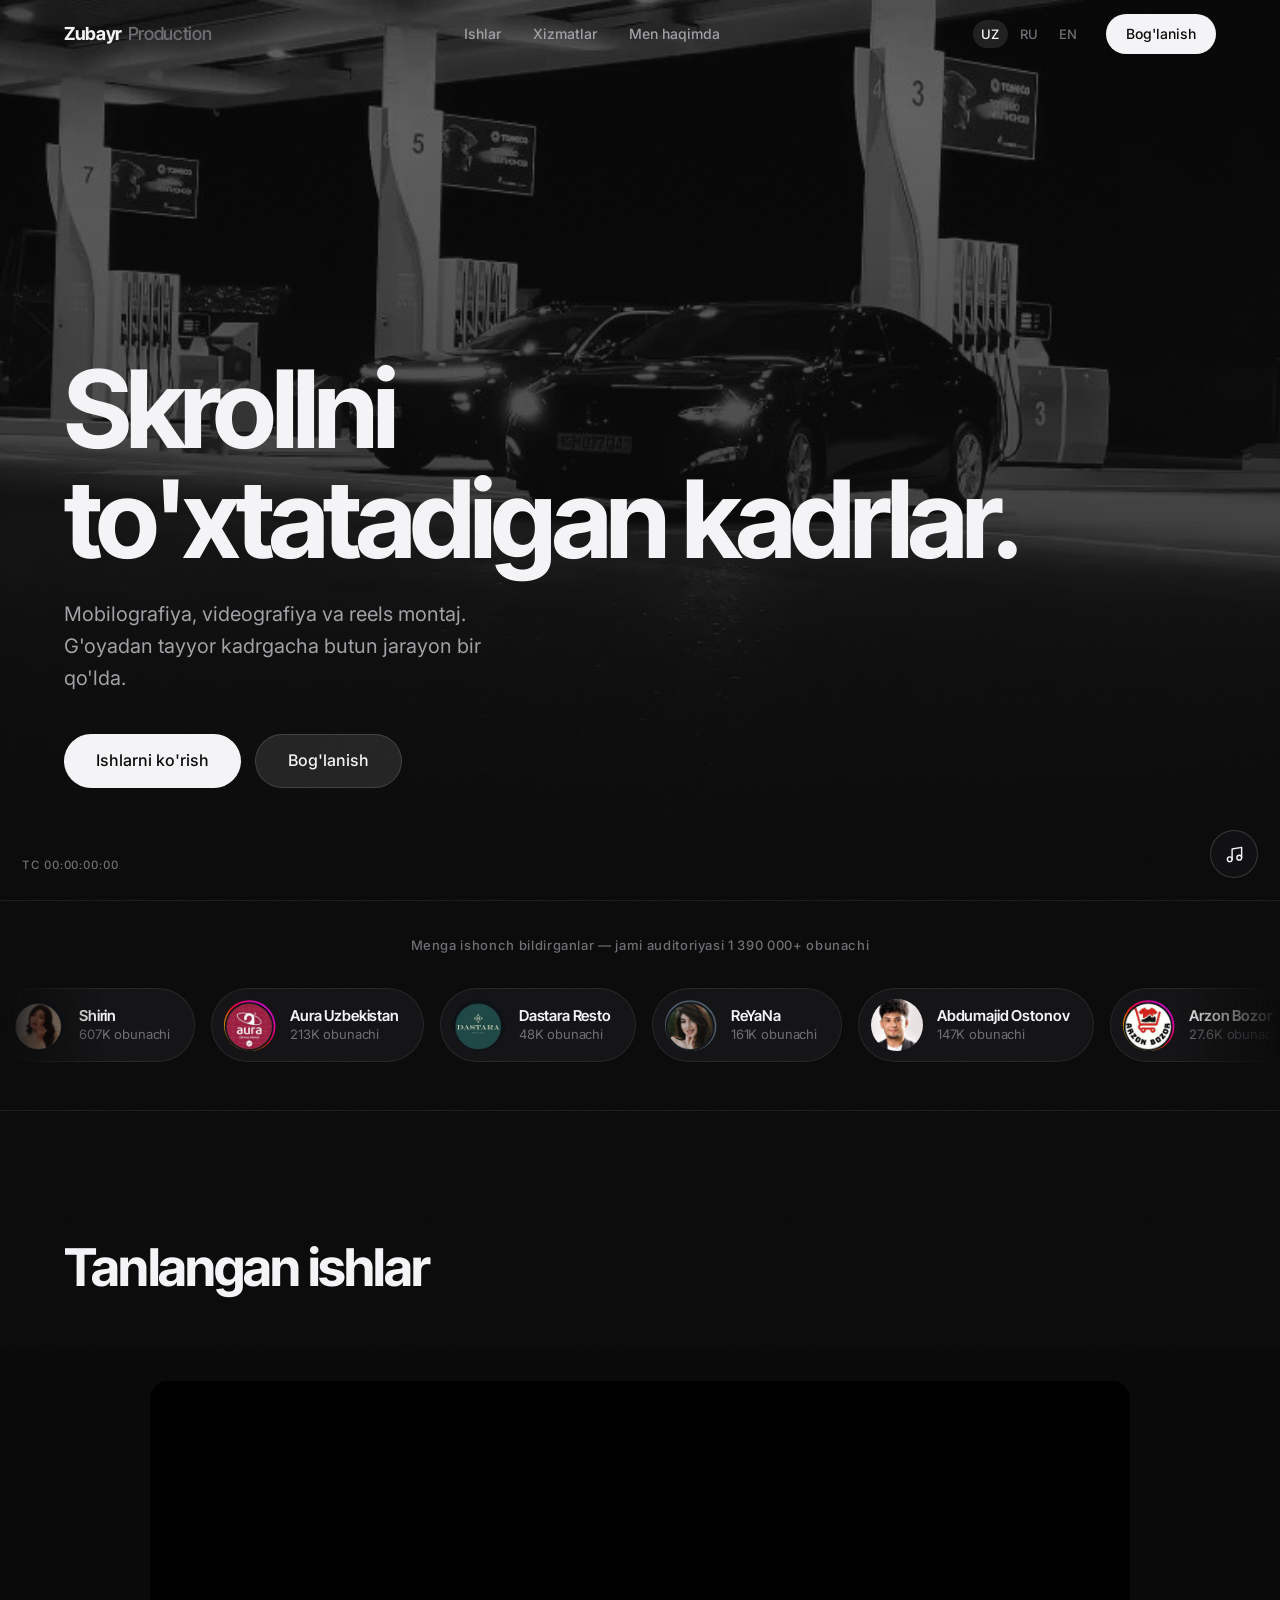
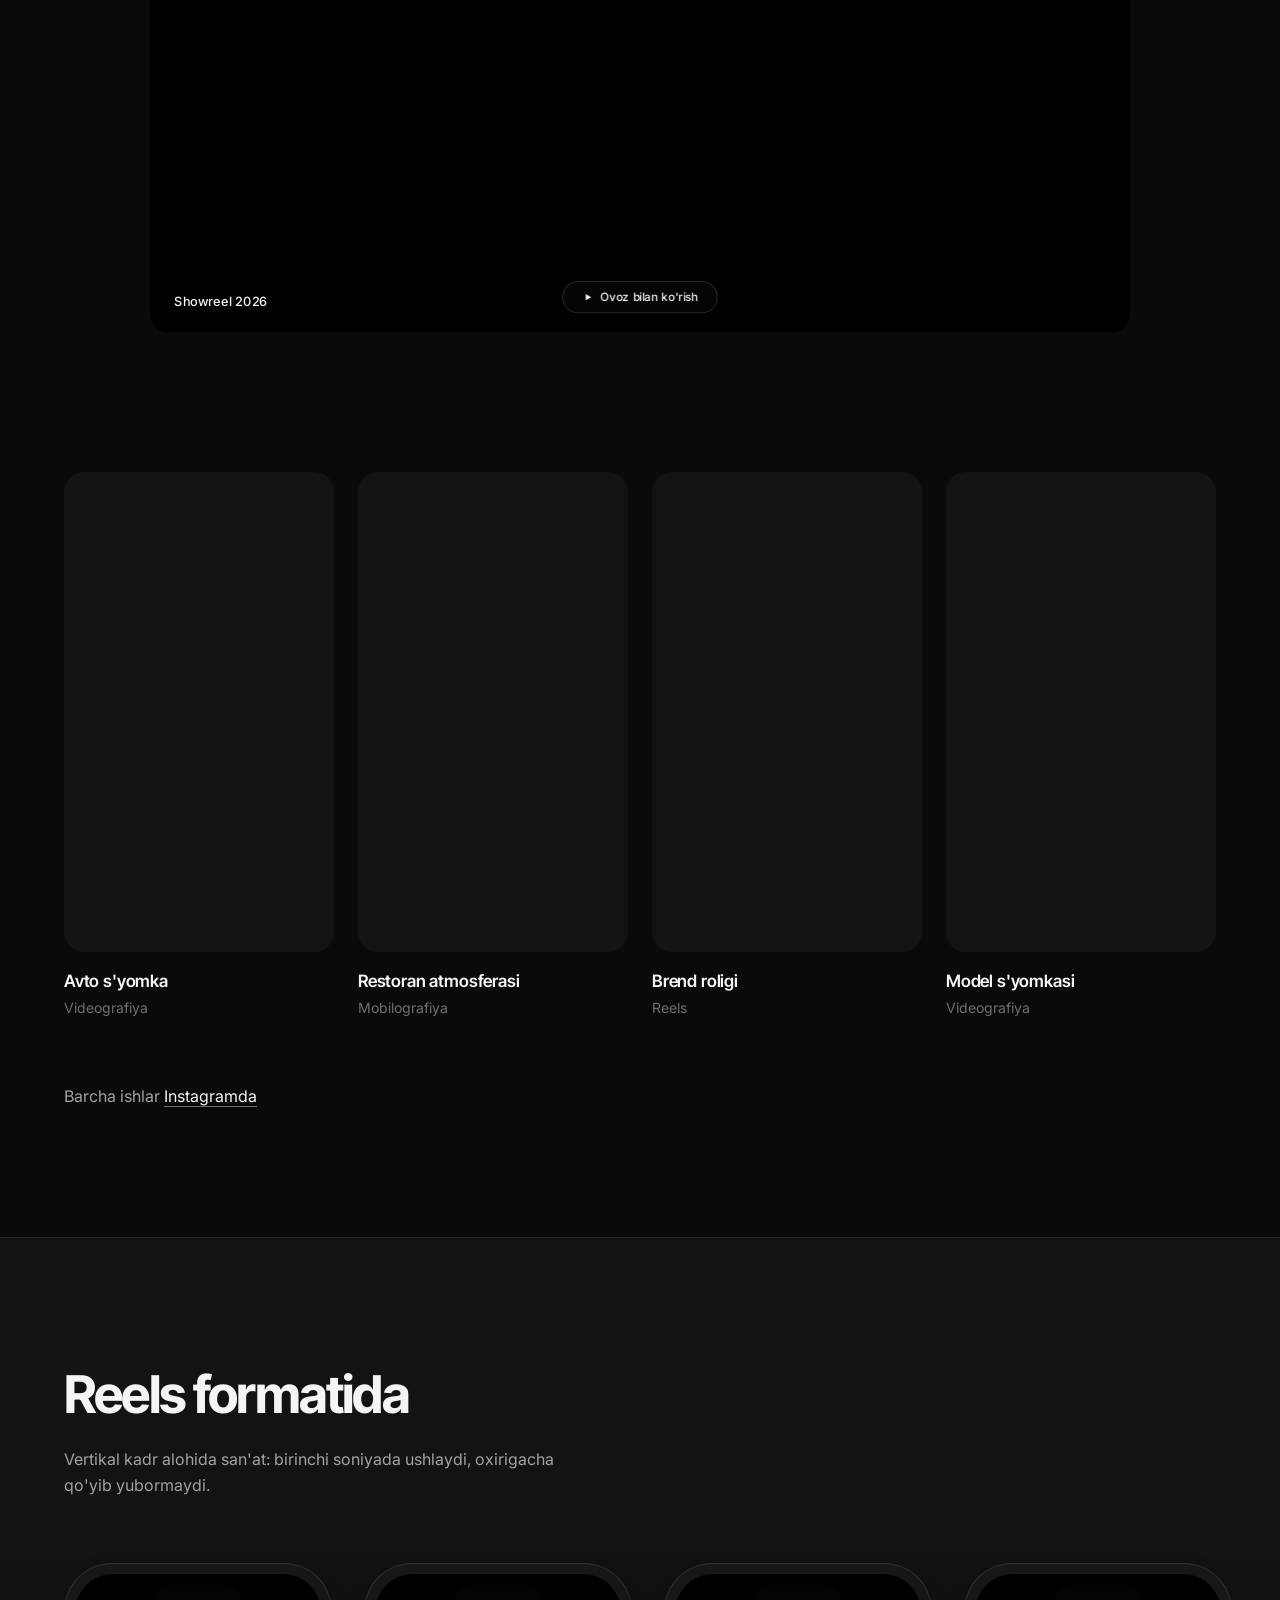
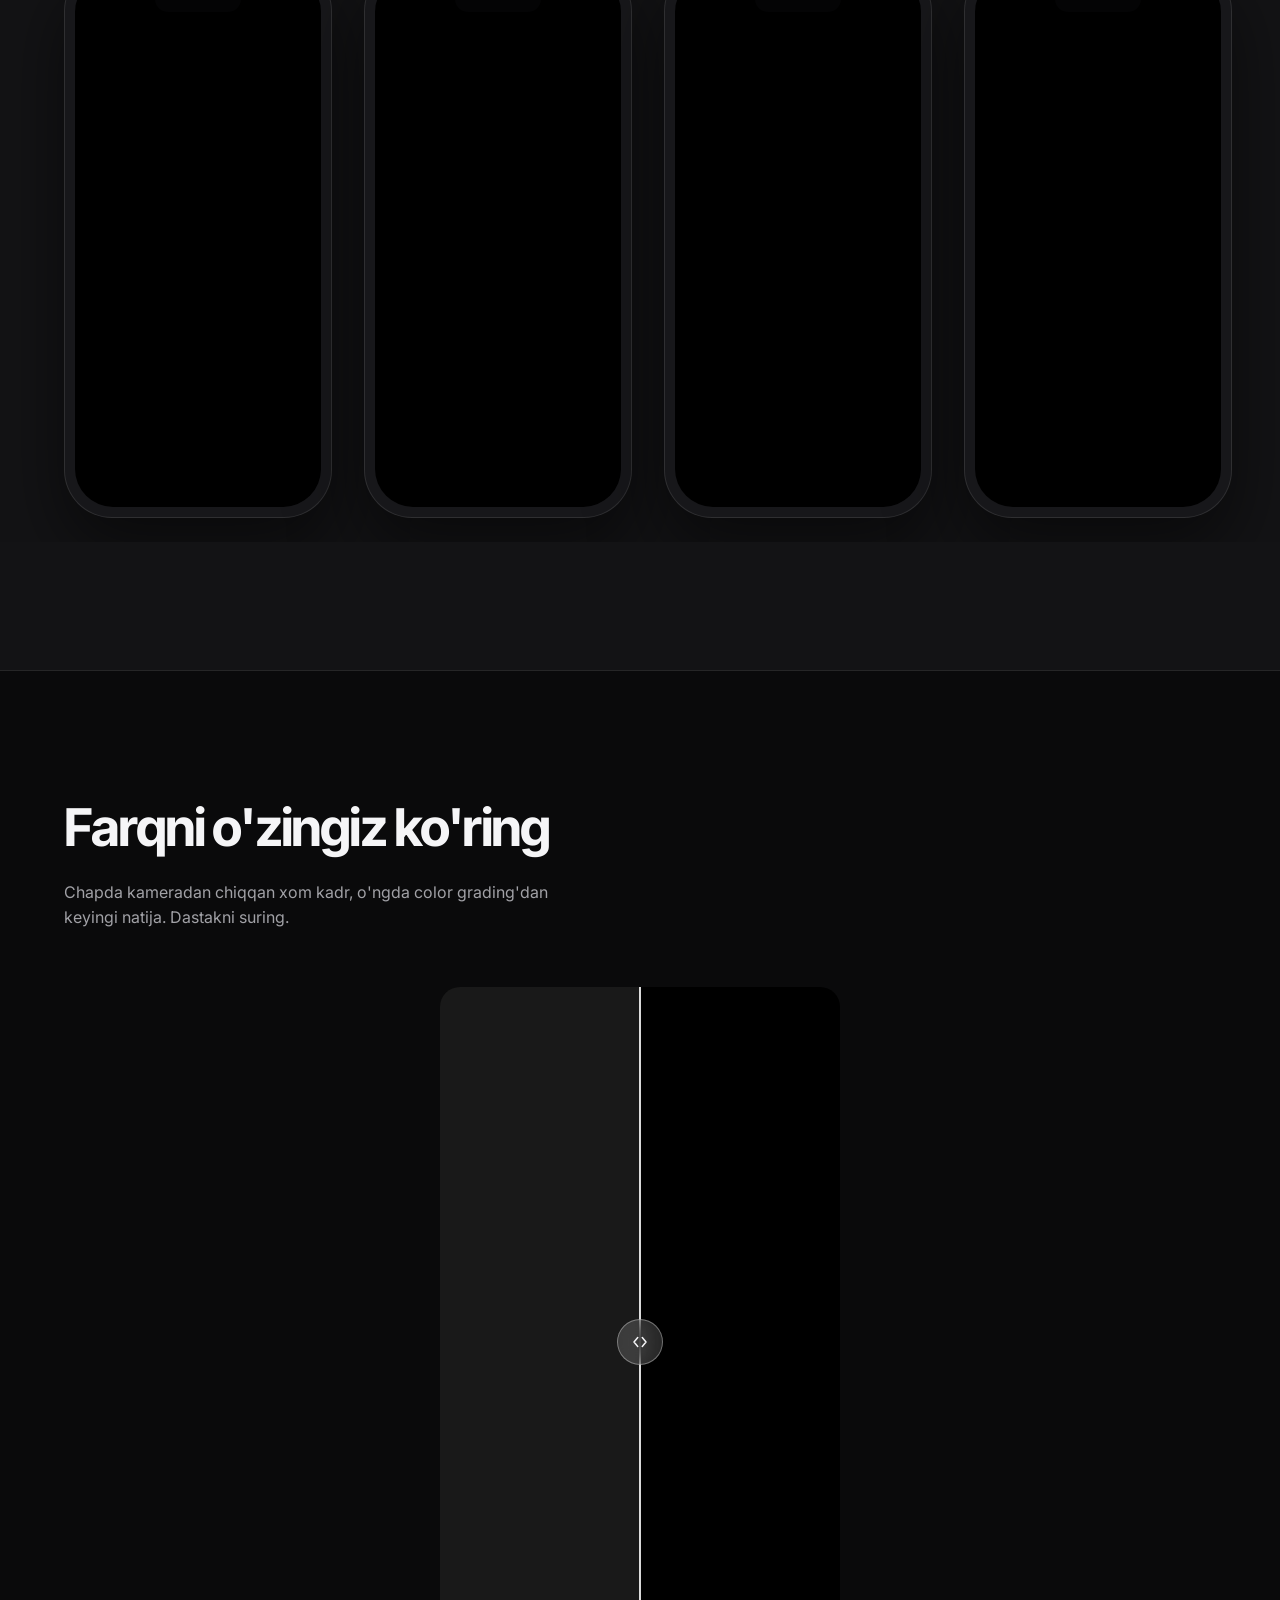
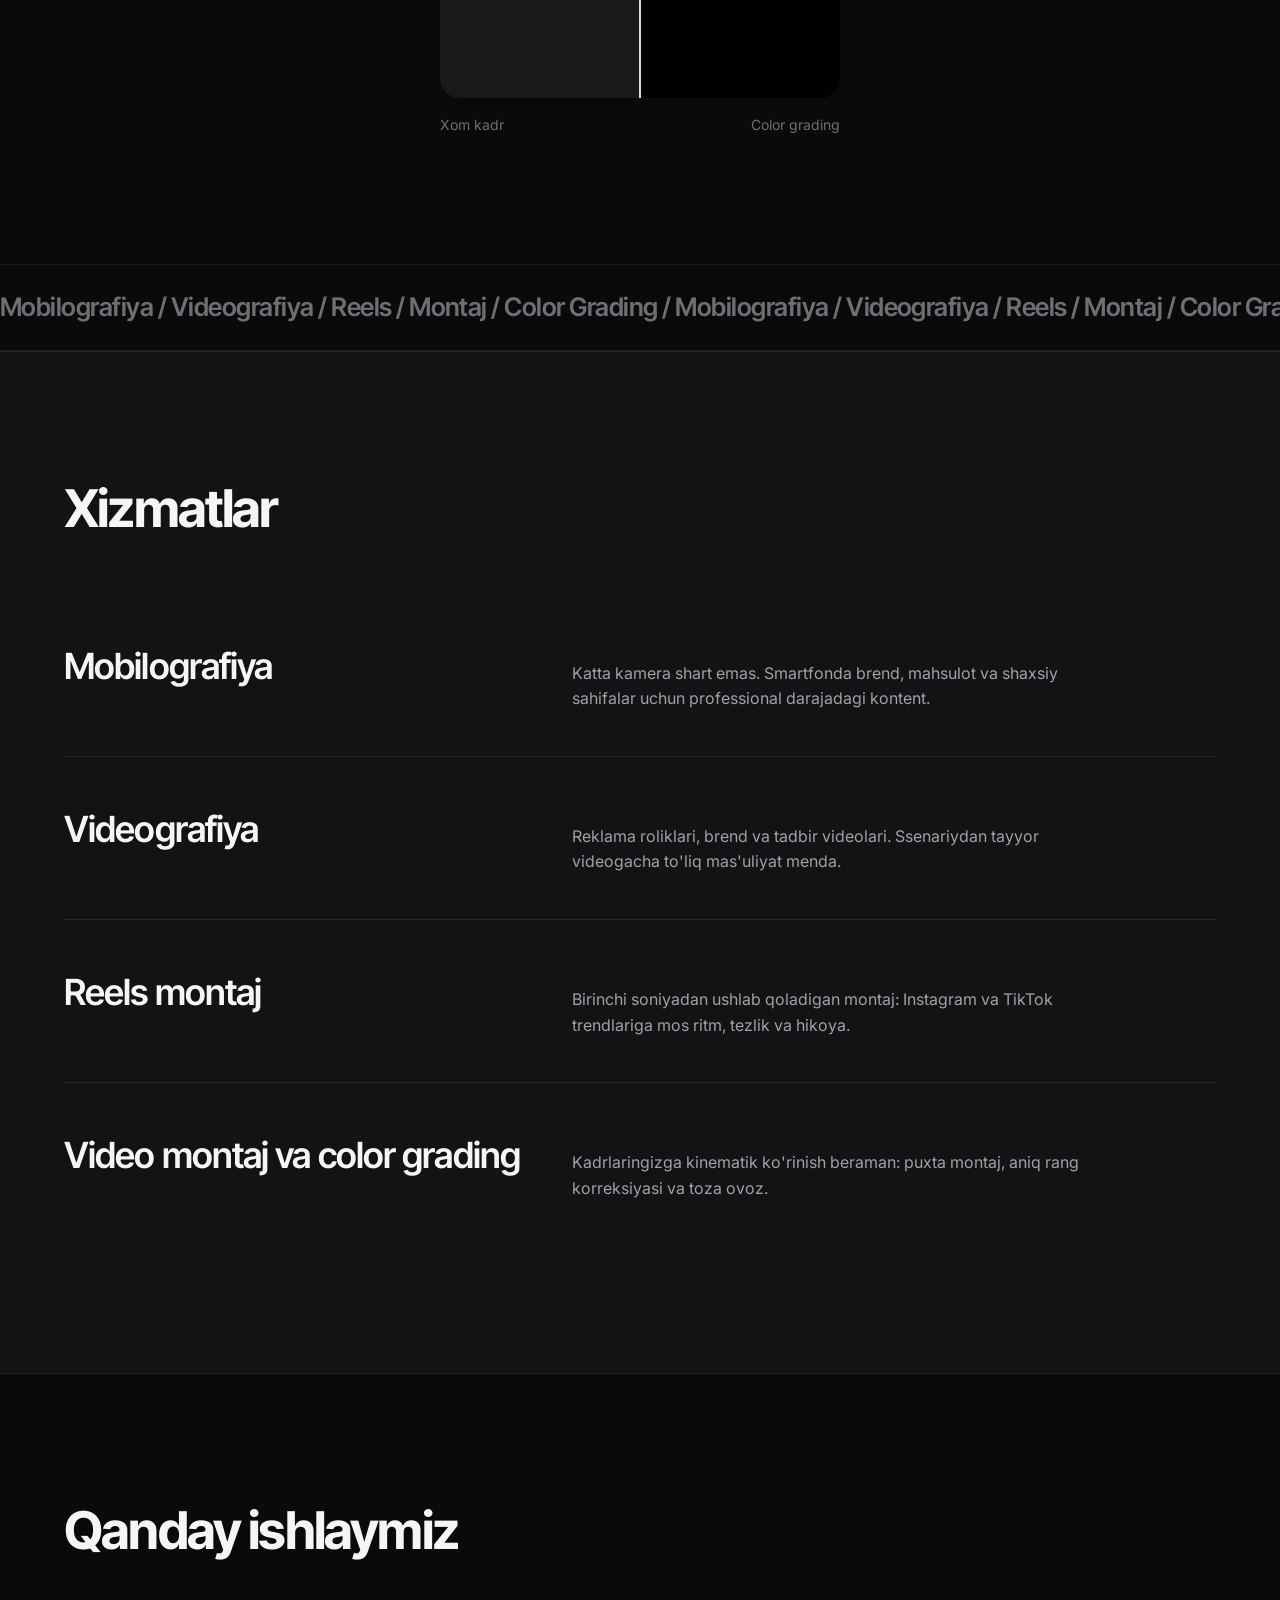
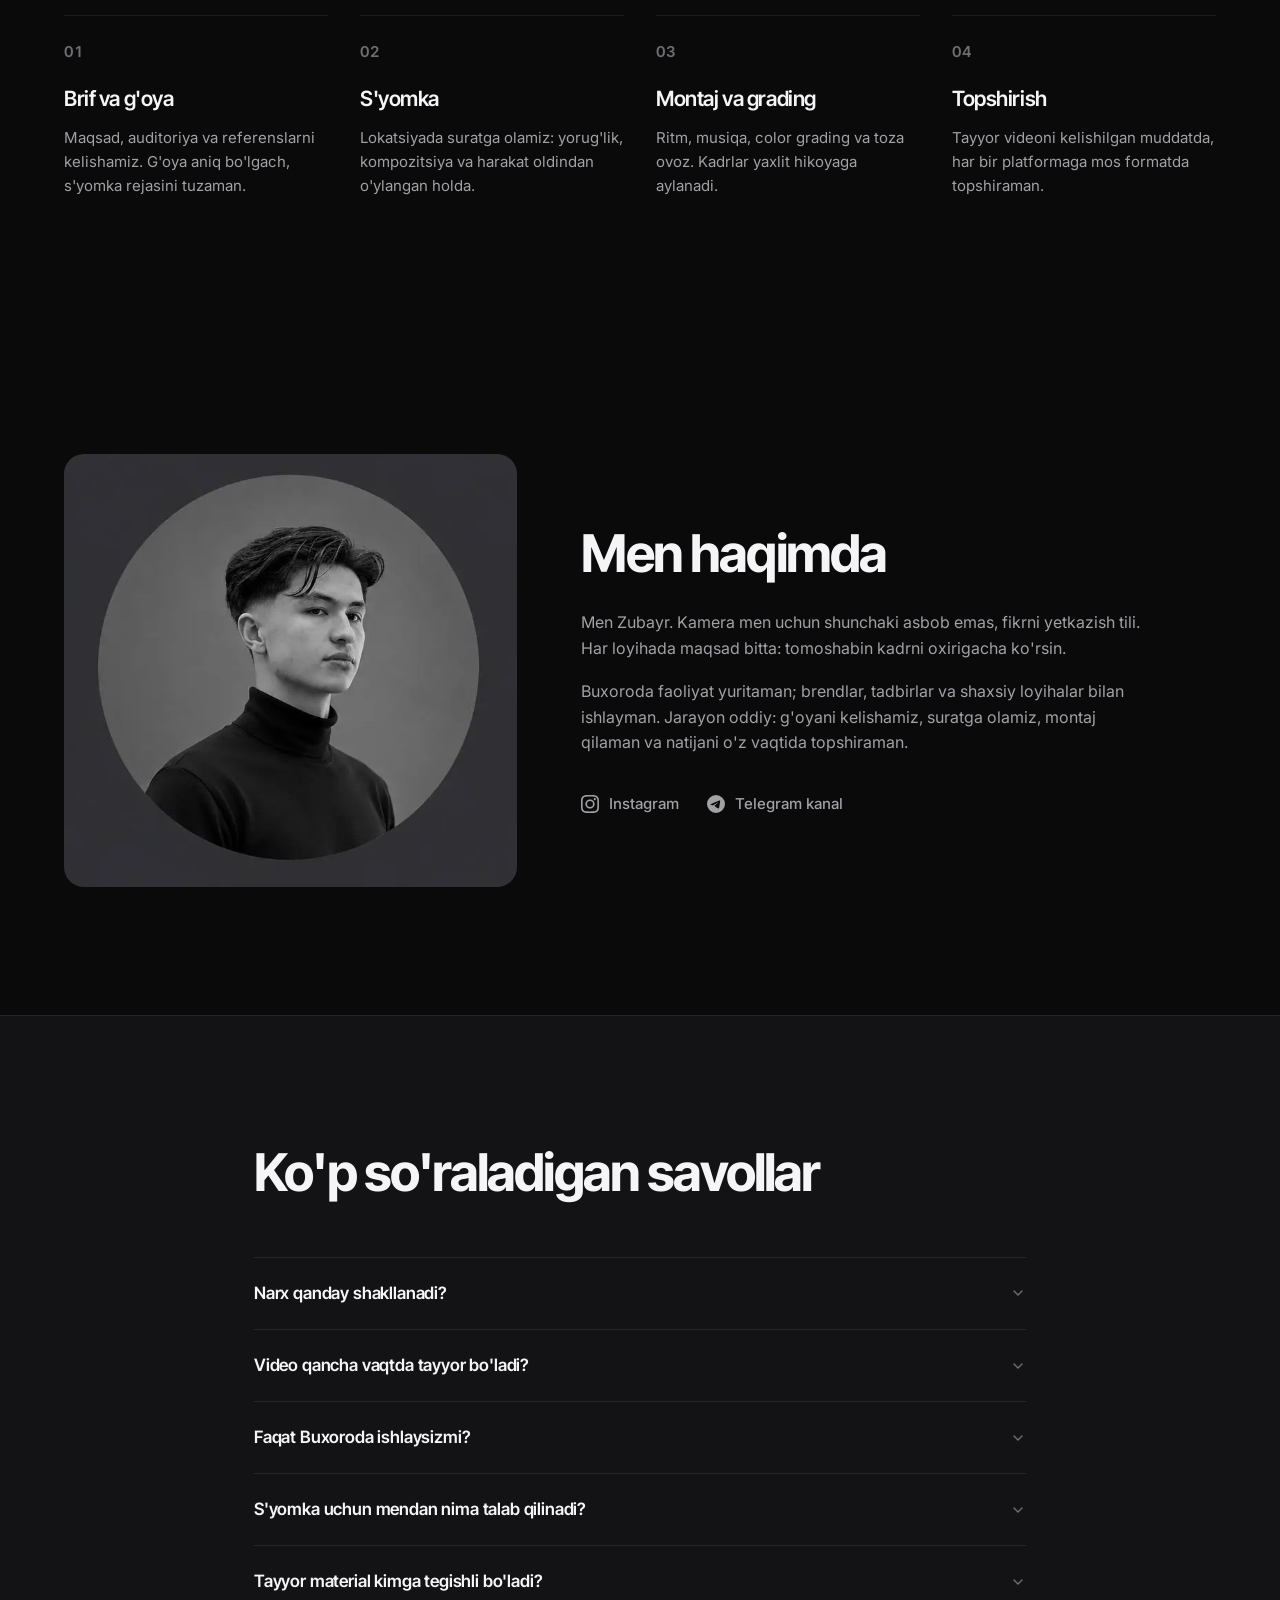
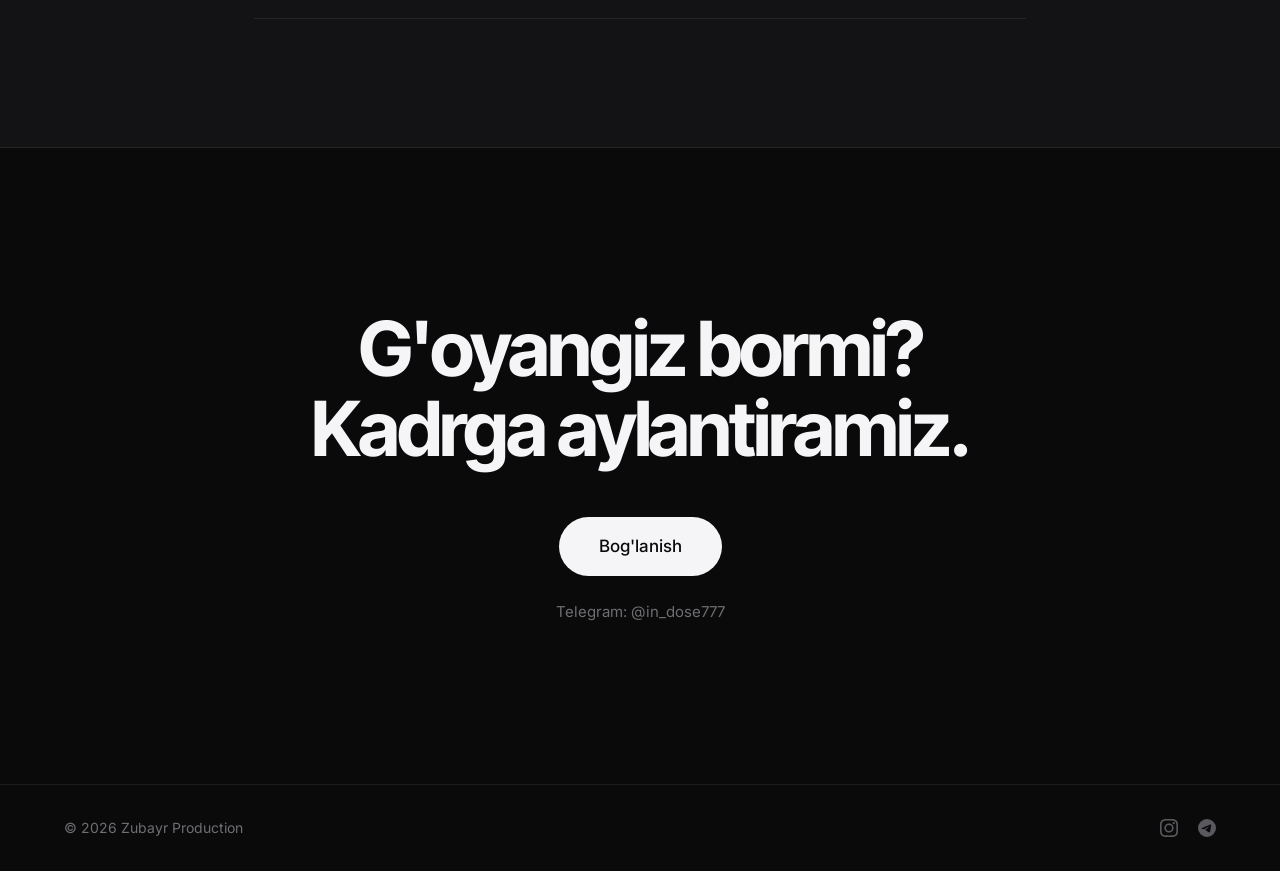
==== commit b8eded29: "Add process + FAQ sections, showreel lightbox, lazy video loading and signature details - "Qanday is" ====
--- a/index.html
+++ b/index.html
@@ -62,6 +62,37 @@
         "url": "https://zubayr.uz/",
         "inLanguage": ["uz", "ru", "en"],
         "about": { "@id": "https://zubayr.uz/#person" }
+      },
+      {
+        "@type": "FAQPage",
+        "@id": "https://zubayr.uz/#faq",
+        "mainEntity": [
+          {
+            "@type": "Question",
+            "name": "Narx qanday shakllanadi?",
+            "acceptedAnswer": { "@type": "Answer", "text": "Narx loyihaning hajmi, s'yomka kunlari va montaj murakkabligiga bog'liq. Telegramda g'oyangizni yozing — eshitib chiqib, aniq taklif beraman." }
+          },
+          {
+            "@type": "Question",
+            "name": "Video qancha vaqtda tayyor bo'ladi?",
+            "acceptedAnswer": { "@type": "Answer", "text": "Muddat loyihaga bog'liq: oddiy reels bir necha kunda, kattaroq loyihalar kelishilgan jadval bo'yicha. Muddatni boshida aniq belgilaymiz." }
+          },
+          {
+            "@type": "Question",
+            "name": "Faqat Buxoroda ishlaysizmi?",
+            "acceptedAnswer": { "@type": "Answer", "text": "Asosiy faoliyatim Buxoroda, lekin boshqa shaharlardagi loyihalar uchun ham kelisha olamiz." }
+          },
+          {
+            "@type": "Question",
+            "name": "S'yomka uchun mendan nima talab qilinadi?",
+            "acceptedAnswer": { "@type": "Answer", "text": "Sizdan faqat g'oya va s'yomka obyekti. Texnika, yorug'lik, ssenariy va montaj — hammasi videografning zimmasida." }
+          },
+          {
+            "@type": "Question",
+            "name": "Tayyor material kimga tegishli bo'ladi?",
+            "acceptedAnswer": { "@type": "Answer", "text": "Tayyor videolar to'liq buyurtmachiga tegishli. Kelishuvga ko'ra ayrim ishlar portfolioda ko'rsatilishi mumkin." }
+          }
+        ]
       }
     ]
   }
@@ -84,7 +115,7 @@
           <button type="button" class="lang-btn" data-lang="ru">RU</button>
           <button type="button" class="lang-btn" data-lang="en">EN</button>
         </div>
-        <a href="https://t.me/in_dose777" target="_blank" rel="noopener" class="btn btn-nav" data-i18n="cta.contact">Bog'lanish</a>
+        <a href="https://t.me/in_dose777" target="_blank" rel="noopener" class="btn btn-nav" data-tg-cta data-i18n="cta.contact">Bog'lanish</a>
       </div>
     </div>
   </header>
@@ -103,7 +134,7 @@
         <p class="hero-sub reveal" style="transition-delay:.1s" data-i18n="hero.sub">Mobilografiya, videografiya va reels montaj. G'oyadan tayyor kadrgacha butun jarayon bir qo'lda.</p>
         <div class="hero-cta reveal" style="transition-delay:.2s">
           <a href="#ishlar" class="btn btn-primary" data-i18n="cta.works">Ishlarni ko'rish</a>
-          <a href="https://t.me/in_dose777" target="_blank" rel="noopener" class="btn btn-ghost" data-i18n="cta.contact">Bog'lanish</a>
+          <a href="https://t.me/in_dose777" target="_blank" rel="noopener" class="btn btn-ghost" data-tg-cta data-i18n="cta.contact">Bog'lanish</a>
         </div>
       </div>
     </section>
@@ -219,13 +250,17 @@
             <!-- Oversized + pointer-events:none keeps YouTube overlays cropped out and non-interactive -->
             <iframe class="showreel-frame" src="https://www.youtube-nocookie.com/embed/QBpvtIF6uOY?autoplay=1&amp;mute=1&amp;controls=0&amp;loop=1&amp;playlist=QBpvtIF6uOY&amp;playsinline=1&amp;rel=0&amp;iv_load_policy=3&amp;disablekb=1&amp;fs=0" title="Showreel 2026" loading="lazy" allow="autoplay; encrypted-media" referrerpolicy="strict-origin-when-cross-origin"></iframe>
             <span class="showreel-caption">Showreel 2026</span>
+            <button type="button" class="showreel-play" id="showreel-play">
+              <svg viewBox="0 0 24 24" width="14" height="14" fill="currentColor" aria-hidden="true"><path d="M8 5.5v13l11-6.5z"/></svg>
+              <span data-i18n="showreel.play">Ovoz bilan ko'rish</span>
+            </button>
           </div>
         </div>
 
         <div class="work-grid">
           <a class="work reveal w-3" href="https://www.instagram.com/reel/DakskiboesT/" target="_blank" rel="noopener">
             <div class="work-media r-916">
-              <video class="work-video" src="assets/works/Moshina.mp4" muted loop playsinline preload="metadata"></video>
+              <video class="work-video" src="assets/works/Moshina.mp4" muted loop playsinline preload="none"></video>
               <span class="work-ig" aria-hidden="true">
                 <svg viewBox="0 0 24 24" width="15" height="15" fill="none" stroke="currentColor" stroke-width="1.8"><rect x="3" y="3" width="18" height="18" rx="5"/><circle cx="12" cy="12" r="4.2"/><circle cx="17.4" cy="6.6" r="1.1" fill="currentColor" stroke="none"/></svg>
                 <em data-i18n="works.view">Instagramda ko'rish</em>
@@ -236,7 +271,7 @@
           </a>
           <a class="work reveal w-3" href="https://www.instagram.com/reel/DXRhybRCKnf/" target="_blank" rel="noopener" style="transition-delay:.06s">
             <div class="work-media r-916">
-              <video class="work-video" src="assets/works/Restoran.mp4" muted loop playsinline preload="metadata"></video>
+              <video class="work-video" src="assets/works/Restoran.mp4" muted loop playsinline preload="none"></video>
               <span class="work-ig" aria-hidden="true">
                 <svg viewBox="0 0 24 24" width="15" height="15" fill="none" stroke="currentColor" stroke-width="1.8"><rect x="3" y="3" width="18" height="18" rx="5"/><circle cx="12" cy="12" r="4.2"/><circle cx="17.4" cy="6.6" r="1.1" fill="currentColor" stroke="none"/></svg>
                 <em data-i18n="works.view">Instagramda ko'rish</em>
@@ -247,7 +282,7 @@
           </a>
           <a class="work reveal w-3" href="https://www.instagram.com/reel/DViy_CTj4Il/" target="_blank" rel="noopener" style="transition-delay:.12s">
             <div class="work-media r-916">
-              <video class="work-video" src="assets/works/Brand.mp4" muted loop playsinline preload="metadata"></video>
+              <video class="work-video" src="assets/works/Brand.mp4" muted loop playsinline preload="none"></video>
               <span class="work-ig" aria-hidden="true">
                 <svg viewBox="0 0 24 24" width="15" height="15" fill="none" stroke="currentColor" stroke-width="1.8"><rect x="3" y="3" width="18" height="18" rx="5"/><circle cx="12" cy="12" r="4.2"/><circle cx="17.4" cy="6.6" r="1.1" fill="currentColor" stroke="none"/></svg>
                 <em data-i18n="works.view">Instagramda ko'rish</em>
@@ -258,7 +293,7 @@
           </a>
           <a class="work reveal w-3" href="https://www.instagram.com/reel/DaF9kJRiWY2/" target="_blank" rel="noopener" style="transition-delay:.18s">
             <div class="work-media r-916">
-              <video class="work-video" src="assets/works/Model.mp4" muted loop playsinline preload="metadata"></video>
+              <video class="work-video" src="assets/works/Model.mp4" muted loop playsinline preload="none"></video>
               <span class="work-ig" aria-hidden="true">
                 <svg viewBox="0 0 24 24" width="15" height="15" fill="none" stroke="currentColor" stroke-width="1.8"><rect x="3" y="3" width="18" height="18" rx="5"/><circle cx="12" cy="12" r="4.2"/><circle cx="17.4" cy="6.6" r="1.1" fill="currentColor" stroke="none"/></svg>
                 <em data-i18n="works.view">Instagramda ko'rish</em>
@@ -282,7 +317,7 @@
       <div class="reels-row" aria-label="Reels namunalari">
         <a class="phone reveal" draggable="false" href="https://www.instagram.com/reel/DZVHe4Po7mn/" target="_blank" rel="noopener">
           <div class="phone-screen">
-            <video class="reel-video" src="assets/reels/reels1.mp4" muted loop playsinline preload="metadata"></video>
+            <video class="reel-video" src="assets/reels/reels1.mp4" muted loop playsinline preload="none"></video>
             <span class="work-ig" aria-hidden="true">
               <svg viewBox="0 0 24 24" width="15" height="15" fill="none" stroke="currentColor" stroke-width="1.8"><rect x="3" y="3" width="18" height="18" rx="5"/><circle cx="12" cy="12" r="4.2"/><circle cx="17.4" cy="6.6" r="1.1" fill="currentColor" stroke="none"/></svg>
               <em data-i18n="works.view">Instagramda ko'rish</em>
@@ -291,7 +326,7 @@
         </a>
         <a class="phone reveal" draggable="false" href="https://www.instagram.com/reel/DYKetacIrhW/" target="_blank" rel="noopener" style="transition-delay:.06s">
           <div class="phone-screen">
-            <video class="reel-video" src="assets/reels/reels2.mp4" muted loop playsinline preload="metadata"></video>
+            <video class="reel-video" src="assets/reels/reels2.mp4" muted loop playsinline preload="none"></video>
             <span class="work-ig" aria-hidden="true">
               <svg viewBox="0 0 24 24" width="15" height="15" fill="none" stroke="currentColor" stroke-width="1.8"><rect x="3" y="3" width="18" height="18" rx="5"/><circle cx="12" cy="12" r="4.2"/><circle cx="17.4" cy="6.6" r="1.1" fill="currentColor" stroke="none"/></svg>
               <em data-i18n="works.view">Instagramda ko'rish</em>
@@ -300,7 +335,7 @@
         </a>
         <a class="phone reveal" draggable="false" href="https://www.instagram.com/reel/DXhGDaEAhqa/" target="_blank" rel="noopener" style="transition-delay:.12s">
           <div class="phone-screen">
-            <video class="reel-video" src="assets/reels/reels3.mp4" muted loop playsinline preload="metadata"></video>
+            <video class="reel-video" src="assets/reels/reels3.mp4" muted loop playsinline preload="none"></video>
             <span class="work-ig" aria-hidden="true">
               <svg viewBox="0 0 24 24" width="15" height="15" fill="none" stroke="currentColor" stroke-width="1.8"><rect x="3" y="3" width="18" height="18" rx="5"/><circle cx="12" cy="12" r="4.2"/><circle cx="17.4" cy="6.6" r="1.1" fill="currentColor" stroke="none"/></svg>
               <em data-i18n="works.view">Instagramda ko'rish</em>
@@ -309,7 +344,7 @@
         </a>
         <a class="phone reveal" draggable="false" href="https://www.instagram.com/reel/DXTvJ78CE8e/" target="_blank" rel="noopener" style="transition-delay:.18s">
           <div class="phone-screen">
-            <video class="reel-video" src="assets/reels/reels4.mp4" muted loop playsinline preload="metadata"></video>
+            <video class="reel-video" src="assets/reels/reels4.mp4" muted loop playsinline preload="none"></video>
             <span class="work-ig" aria-hidden="true">
               <svg viewBox="0 0 24 24" width="15" height="15" fill="none" stroke="currentColor" stroke-width="1.8"><rect x="3" y="3" width="18" height="18" rx="5"/><circle cx="12" cy="12" r="4.2"/><circle cx="17.4" cy="6.6" r="1.1" fill="currentColor" stroke="none"/></svg>
               <em data-i18n="works.view">Instagramda ko'rish</em>
@@ -326,7 +361,8 @@
         <p class="section-sub reveal" data-i18n="grading.sub">Chapda kameradan chiqqan xom kadr, o'ngda color grading'dan keyingi natija. Dastakni suring.</p>
         <!-- One video, two looks: the left side is desaturated live via backdrop-filter, so both halves stay in perfect sync. -->
         <div class="ba reveal" id="ba" style="--pos:50%">
-          <video class="ba-video" src="assets/color_grading/color-grading.MOV" autoplay muted loop playsinline preload="metadata" aria-label="Color grading namunasi"></video>
+          <!-- No autoplay attr: the shared video IntersectionObserver starts it when visible -->
+          <video class="ba-video" src="assets/color_grading/color-grading.MOV" muted loop playsinline preload="none" aria-label="Color grading namunasi"></video>
           <div class="ba-veil" aria-hidden="true"></div>
           <div class="ba-handle">
             <span class="ba-knob" id="ba-knob" role="slider" tabindex="0" aria-label="Before / After" aria-valuemin="0" aria-valuemax="100" aria-valuenow="50">
@@ -374,6 +410,35 @@
       </div>
     </section>
 
+    <!-- Process -->
+    <section class="section" id="jarayon">
+      <div class="container">
+        <h2 class="section-title reveal" data-i18n="process.title">Qanday ishlaymiz</h2>
+        <ol class="process">
+          <li class="step reveal">
+            <span class="step-num" aria-hidden="true">01</span>
+            <h3 data-i18n="proc1.title">Brif va g'oya</h3>
+            <p data-i18n="proc1.desc">Maqsad, auditoriya va referenslarni kelishamiz. G'oya aniq bo'lgach, s'yomka rejasini tuzaman.</p>
+          </li>
+          <li class="step reveal" style="transition-delay:.06s">
+            <span class="step-num" aria-hidden="true">02</span>
+            <h3 data-i18n="proc2.title">S'yomka</h3>
+            <p data-i18n="proc2.desc">Lokatsiyada suratga olamiz: yorug'lik, kompozitsiya va harakat oldindan o'ylangan holda.</p>
+          </li>
+          <li class="step reveal" style="transition-delay:.12s">
+            <span class="step-num" aria-hidden="true">03</span>
+            <h3 data-i18n="proc3.title">Montaj va grading</h3>
+            <p data-i18n="proc3.desc">Ritm, musiqa, color grading va toza ovoz. Kadrlar yaxlit hikoyaga aylanadi.</p>
+          </li>
+          <li class="step reveal" style="transition-delay:.18s">
+            <span class="step-num" aria-hidden="true">04</span>
+            <h3 data-i18n="proc4.title">Topshirish</h3>
+            <p data-i18n="proc4.desc">Tayyor videoni kelishilgan muddatda, har bir platformaga mos formatda topshiraman.</p>
+          </li>
+        </ol>
+      </div>
+    </section>
+
     <!-- About -->
     <section class="section" id="haqida">
       <div class="container about">
@@ -386,12 +451,56 @@
           <p class="reveal" style="transition-delay:.14s" data-i18n="about.p2">Buxoroda faoliyat yuritaman; brendlar, tadbirlar va shaxsiy loyihalar bilan ishlayman. Jarayon oddiy: g'oyani kelishamiz, suratga olamiz, montaj qilaman va natijani o'z vaqtida topshiraman.</p>
           <div class="about-links reveal" style="transition-delay:.2s">
             <a href="https://www.instagram.com/zubayr.production/" target="_blank" rel="noopener">
-              <img src="https://cdn.simpleicons.org/instagram/A1A1A6" alt="" width="18" height="18" loading="lazy">Instagram
+              <img src="assets/icons/instagram-grey.svg" alt="" width="18" height="18" loading="lazy">Instagram
             </a>
             <a href="https://t.me/zubayrprodd" target="_blank" rel="noopener">
-              <img src="https://cdn.simpleicons.org/telegram/A1A1A6" alt="" width="18" height="18" loading="lazy"><span data-i18n="about.tg">Telegram kanal</span>
-            </a>
-          </div>
+              <img src="assets/icons/telegram-grey.svg" alt="" width="18" height="18" loading="lazy"><span data-i18n="about.tg">Telegram kanal</span>
+            </a>
+          </div>
+        </div>
+      </div>
+    </section>
+
+    <!-- FAQ -->
+    <section class="section section-alt" id="savollar">
+      <div class="container faq-wrap">
+        <h2 class="section-title reveal" data-i18n="faq.title">Ko'p so'raladigan savollar</h2>
+        <div class="faq reveal">
+          <details class="faq-item">
+            <summary>
+              <span data-i18n="faq1.q">Narx qanday shakllanadi?</span>
+              <svg viewBox="0 0 24 24" width="16" height="16" fill="none" stroke="currentColor" stroke-width="2" stroke-linecap="round" aria-hidden="true"><path d="M6 9l6 6 6-6"/></svg>
+            </summary>
+            <p data-i18n="faq1.a">Narx loyihaning hajmi, s'yomka kunlari va montaj murakkabligiga bog'liq. Telegramda g'oyangizni yozing — eshitib chiqib, aniq taklif beraman.</p>
+          </details>
+          <details class="faq-item">
+            <summary>
+              <span data-i18n="faq2.q">Video qancha vaqtda tayyor bo'ladi?</span>
+              <svg viewBox="0 0 24 24" width="16" height="16" fill="none" stroke="currentColor" stroke-width="2" stroke-linecap="round" aria-hidden="true"><path d="M6 9l6 6 6-6"/></svg>
+            </summary>
+            <p data-i18n="faq2.a">Muddat loyihaga bog'liq: oddiy reels bir necha kunda, kattaroq loyihalar kelishilgan jadval bo'yicha. Muddatni boshida aniq belgilaymiz va men unga rioya qilaman.</p>
+          </details>
+          <details class="faq-item">
+            <summary>
+              <span data-i18n="faq3.q">Faqat Buxoroda ishlaysizmi?</span>
+              <svg viewBox="0 0 24 24" width="16" height="16" fill="none" stroke="currentColor" stroke-width="2" stroke-linecap="round" aria-hidden="true"><path d="M6 9l6 6 6-6"/></svg>
+            </summary>
+            <p data-i18n="faq3.a">Asosiy faoliyatim Buxoroda, lekin boshqa shaharlardagi loyihalar uchun ham kelisha olamiz — yozing, muhokama qilamiz.</p>
+          </details>
+          <details class="faq-item">
+            <summary>
+              <span data-i18n="faq4.q">S'yomka uchun mendan nima talab qilinadi?</span>
+              <svg viewBox="0 0 24 24" width="16" height="16" fill="none" stroke="currentColor" stroke-width="2" stroke-linecap="round" aria-hidden="true"><path d="M6 9l6 6 6-6"/></svg>
+            </summary>
+            <p data-i18n="faq4.a">Sizdan faqat g'oya va s'yomka obyekti. Texnika, yorug'lik, ssenariy va montaj — hammasi mening zimmamda.</p>
+          </details>
+          <details class="faq-item">
+            <summary>
+              <span data-i18n="faq5.q">Tayyor material kimga tegishli bo'ladi?</span>
+              <svg viewBox="0 0 24 24" width="16" height="16" fill="none" stroke="currentColor" stroke-width="2" stroke-linecap="round" aria-hidden="true"><path d="M6 9l6 6 6-6"/></svg>
+            </summary>
+            <p data-i18n="faq5.a">Tayyor videolar to'liq sizniki. Kelishuvga ko'ra ayrim ishlarni portfolioda ko'rsatishim mumkin.</p>
+          </details>
         </div>
       </div>
     </section>
@@ -401,7 +510,7 @@
       <div class="container">
         <h2 class="contact-title reveal" data-i18n="contact.title">G'oyangiz bormi?<br>Kadrga aylantiramiz.</h2>
         <div class="reveal" style="transition-delay:.1s">
-          <a href="https://t.me/in_dose777" target="_blank" rel="noopener" class="btn btn-primary btn-lg" data-i18n="cta.contact">Bog'lanish</a>
+          <a href="https://t.me/in_dose777" target="_blank" rel="noopener" class="btn btn-primary btn-lg" data-tg-cta data-i18n="cta.contact">Bog'lanish</a>
         </div>
         <p class="contact-note reveal" style="transition-delay:.16s">Telegram: @in_dose777</p>
       </div>
@@ -415,10 +524,10 @@
       <p>&copy; 2026 Zubayr Production</p>
       <div class="footer-links">
         <a href="https://www.instagram.com/zubayr.production/" target="_blank" rel="noopener" aria-label="Instagram">
-          <img src="https://cdn.simpleicons.org/instagram/6E6E73" alt="" width="18" height="18" loading="lazy">
+          <img src="assets/icons/instagram-dim.svg" alt="" width="18" height="18" loading="lazy">
         </a>
         <a href="https://t.me/zubayrprodd" target="_blank" rel="noopener" aria-label="Telegram kanal">
-          <img src="https://cdn.simpleicons.org/telegram/6E6E73" alt="" width="18" height="18" loading="lazy">
+          <img src="assets/icons/telegram-dim.svg" alt="" width="18" height="18" loading="lazy">
         </a>
       </div>
     </div>
@@ -431,6 +540,20 @@
     <span class="music-icon-eq" aria-hidden="true"><i></i><i></i><i></i></span>
   </button>
 
+  <!-- Showreel lightbox (iframe injected on open) -->
+  <div class="lightbox" id="lightbox" hidden>
+    <div class="lightbox-backdrop" data-lightbox-close></div>
+    <div class="lightbox-body">
+      <button type="button" class="lightbox-close" data-lightbox-close aria-label="Yopish">
+        <svg viewBox="0 0 24 24" width="18" height="18" fill="none" stroke="currentColor" stroke-width="2" stroke-linecap="round" aria-hidden="true"><path d="M6 6l12 12M18 6L6 18"/></svg>
+      </button>
+      <div class="lightbox-frame" id="lightbox-frame"></div>
+    </div>
+  </div>
+
+  <!-- Scroll timecode (film TC style) -->
+  <div class="timecode" id="timecode" aria-hidden="true">TC 00:00:00:00</div>
+
   <!-- Film grain overlay -->
   <div class="grain" aria-hidden="true"></div>
 
--- a/css/style.css
+++ b/css/style.css
@@ -967,7 +967,207 @@
   color: var(--text-3);
 }
 
+/* ---------- Process steps ---------- */
+
+.process {
+  list-style: none;
+  display: grid;
+  grid-template-columns: repeat(4, 1fr);
+  gap: 40px 32px;
+}
+
+.step {
+  border-top: 1px solid var(--line);
+  padding-top: 24px;
+}
+
+.step-num {
+  display: block;
+  font-family: var(--font-display);
+  font-size: 15px;
+  font-weight: 600;
+  font-variant-numeric: tabular-nums;
+  color: var(--text-3);
+  margin-bottom: 18px;
+}
+
+.step h3 {
+  font-family: var(--font-display);
+  font-size: 21px;
+  font-weight: 600;
+  letter-spacing: -0.02em;
+  margin-bottom: 10px;
+}
+
+.step p {
+  color: var(--text-2);
+  font-size: 15px;
+  line-height: 1.6;
+}
+
+/* ---------- FAQ ---------- */
+
+.faq-wrap { max-width: 820px; }
+
+.faq-item {
+  border-top: 1px solid var(--line);
+}
+
+.faq-item:last-child { border-bottom: 1px solid var(--line); }
+
+.faq-item summary {
+  display: flex;
+  align-items: center;
+  justify-content: space-between;
+  gap: 24px;
+  padding: 22px 0;
+  cursor: pointer;
+  list-style: none;
+  font-family: var(--font-display);
+  font-size: 17px;
+  font-weight: 600;
+  letter-spacing: -0.01em;
+  transition: color 0.2s ease;
+}
+
+.faq-item summary::-webkit-details-marker { display: none; }
+
+.faq-item summary:hover { color: var(--text-2); }
+
+.faq-item summary svg {
+  flex: none;
+  color: var(--text-3);
+  transition: transform 0.35s var(--ease);
+}
+
+.faq-item[open] summary svg { transform: rotate(180deg); }
+
+.faq-item p {
+  color: var(--text-2);
+  max-width: 62ch;
+  padding: 0 40px 24px 0;
+}
+
+/* ---------- Showreel lightbox ---------- */
+
+.showreel-play {
+  position: absolute;
+  left: 50%;
+  bottom: 22px;
+  transform: translateX(-50%);
+  display: inline-flex;
+  align-items: center;
+  gap: 8px;
+  padding: 10px 22px;
+  border-radius: var(--radius-pill);
+  background: rgba(10, 10, 11, 0.55);
+  -webkit-backdrop-filter: blur(12px);
+  backdrop-filter: blur(12px);
+  border: 1px solid rgba(255, 255, 255, 0.18);
+  color: var(--text);
+  font-family: var(--font-body);
+  font-size: 13.5px;
+  font-weight: 500;
+  white-space: nowrap;
+  cursor: pointer;
+  transition: background 0.25s ease, transform 0.25s var(--ease);
+}
+
+.showreel-play:hover {
+  background: rgba(10, 10, 11, 0.75);
+  transform: translateX(-50%) translateY(-2px);
+}
+
+.lightbox {
+  position: fixed;
+  inset: 0;
+  z-index: 1000;
+  display: flex;
+  align-items: center;
+  justify-content: center;
+  padding: 24px;
+}
+
+/* display:flex would defeat the hidden attribute without this */
+.lightbox[hidden] { display: none; }
+
+.lightbox-backdrop {
+  position: absolute;
+  inset: 0;
+  background: rgba(0, 0, 0, 0.82);
+  -webkit-backdrop-filter: blur(10px);
+  backdrop-filter: blur(10px);
+}
+
+.lightbox-body {
+  position: relative;
+  width: min(1080px, 100%);
+}
+
+.lightbox-frame {
+  aspect-ratio: 16 / 9;
+  border-radius: var(--radius-media);
+  overflow: hidden;
+  background: #000;
+}
+
+.lightbox-frame iframe {
+  width: 100%;
+  height: 100%;
+  border: 0;
+  display: block;
+}
+
+.lightbox-close {
+  position: absolute;
+  right: 0;
+  top: -52px;
+  width: 40px;
+  height: 40px;
+  border-radius: 50%;
+  display: flex;
+  align-items: center;
+  justify-content: center;
+  color: var(--text);
+  background: rgba(255, 255, 255, 0.1);
+  border: 1px solid rgba(255, 255, 255, 0.14);
+  cursor: pointer;
+  transition: background 0.2s ease;
+}
+
+.lightbox-close:hover { background: rgba(255, 255, 255, 0.18); }
+
+/* ---------- Scroll timecode ---------- */
+
+.timecode {
+  position: fixed;
+  left: 22px;
+  bottom: 26px;
+  z-index: 900;
+  font-family: var(--font-body);
+  font-size: 11.5px;
+  font-weight: 500;
+  font-variant-numeric: tabular-nums;
+  letter-spacing: 0.08em;
+  color: var(--text-3);
+  pointer-events: none;
+  user-select: none;
+}
+
+/* ---------- Play cursor on video cards (fine pointers only) ---------- */
+
+@media (hover: hover) and (pointer: fine) {
+  .work,
+  .phone {
+    cursor: url("data:image/svg+xml,%3Csvg xmlns='http://www.w3.org/2000/svg' width='32' height='32' viewBox='0 0 32 32'%3E%3Ccircle cx='16' cy='16' r='14.5' fill='rgba(10,10,11,0.72)' stroke='rgba(245,245,247,0.9)' stroke-width='1.5'/%3E%3Cpath d='M13 10.8l9 5.2-9 5.2z' fill='%23F5F5F7'/%3E%3C/svg%3E") 16 16, pointer;
+  }
+}
+
 /* ---------- New components: responsive ---------- */
+
+@media (max-width: 900px) {
+  .process { grid-template-columns: repeat(2, 1fr); }
+}
 
 @media (max-width: 768px) {
   .section-sub { margin: -24px 0 40px; }
@@ -976,6 +1176,15 @@
   .client-chip { gap: 11px; padding: 8px 18px 8px 9px; }
   .client-chip img { width: 44px; height: 44px; }
   .client-name { font-size: 14px; }
+  .faq-item p { padding-right: 0; }
+  .lightbox { padding: 16px; }
+  .lightbox-close { top: -50px; right: 4px; }
+  .timecode { display: none; }
+  .showreel-play { bottom: 14px; padding: 9px 18px; font-size: 12.5px; }
+}
+
+@media (max-width: 560px) {
+  .process { grid-template-columns: 1fr; gap: 28px; }
 }
 
 /* ---------- New components: reduced motion ---------- */
@@ -985,4 +1194,5 @@
   .showreel-zoom { transform: none; }
   .clients-track { animation: none; }
   .work-video, .work-ig, .client-chip { transition: none; }
-}
+  .faq-item summary svg, .showreel-play { transition: none; }
+}
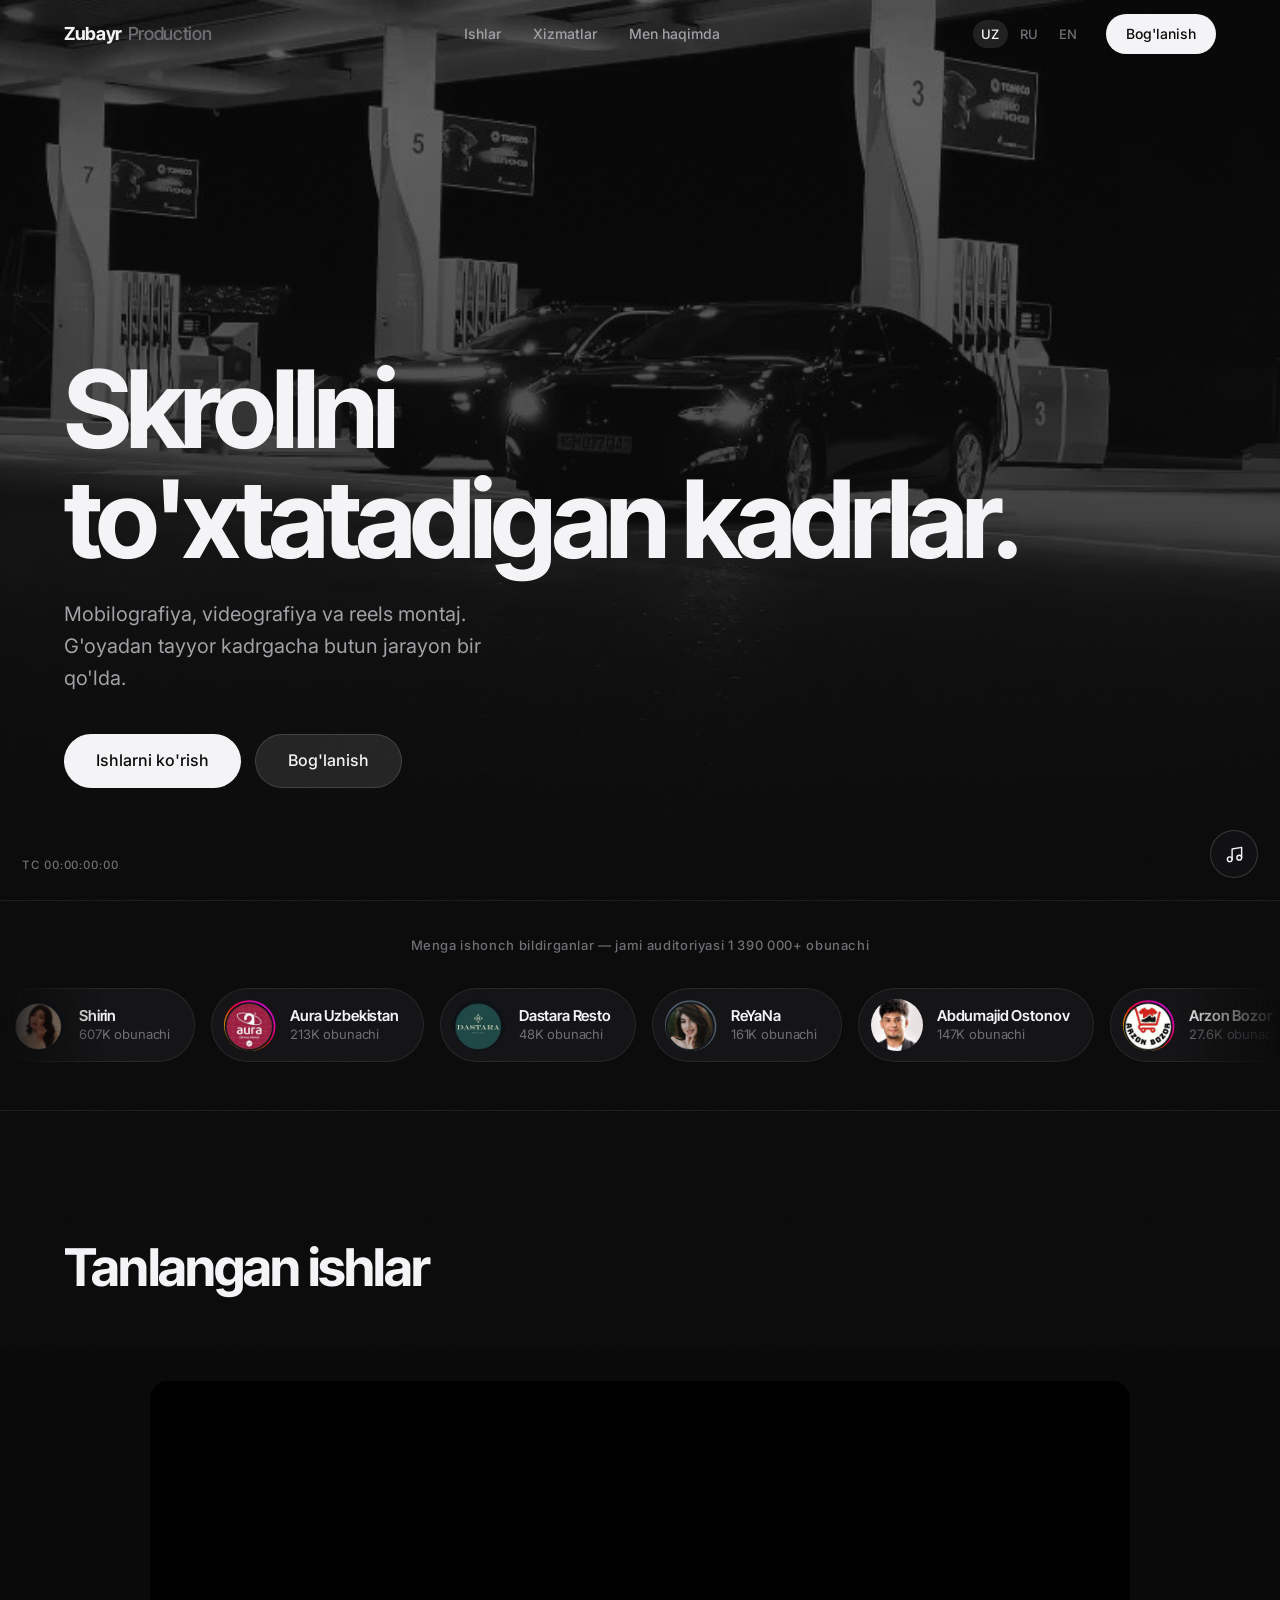
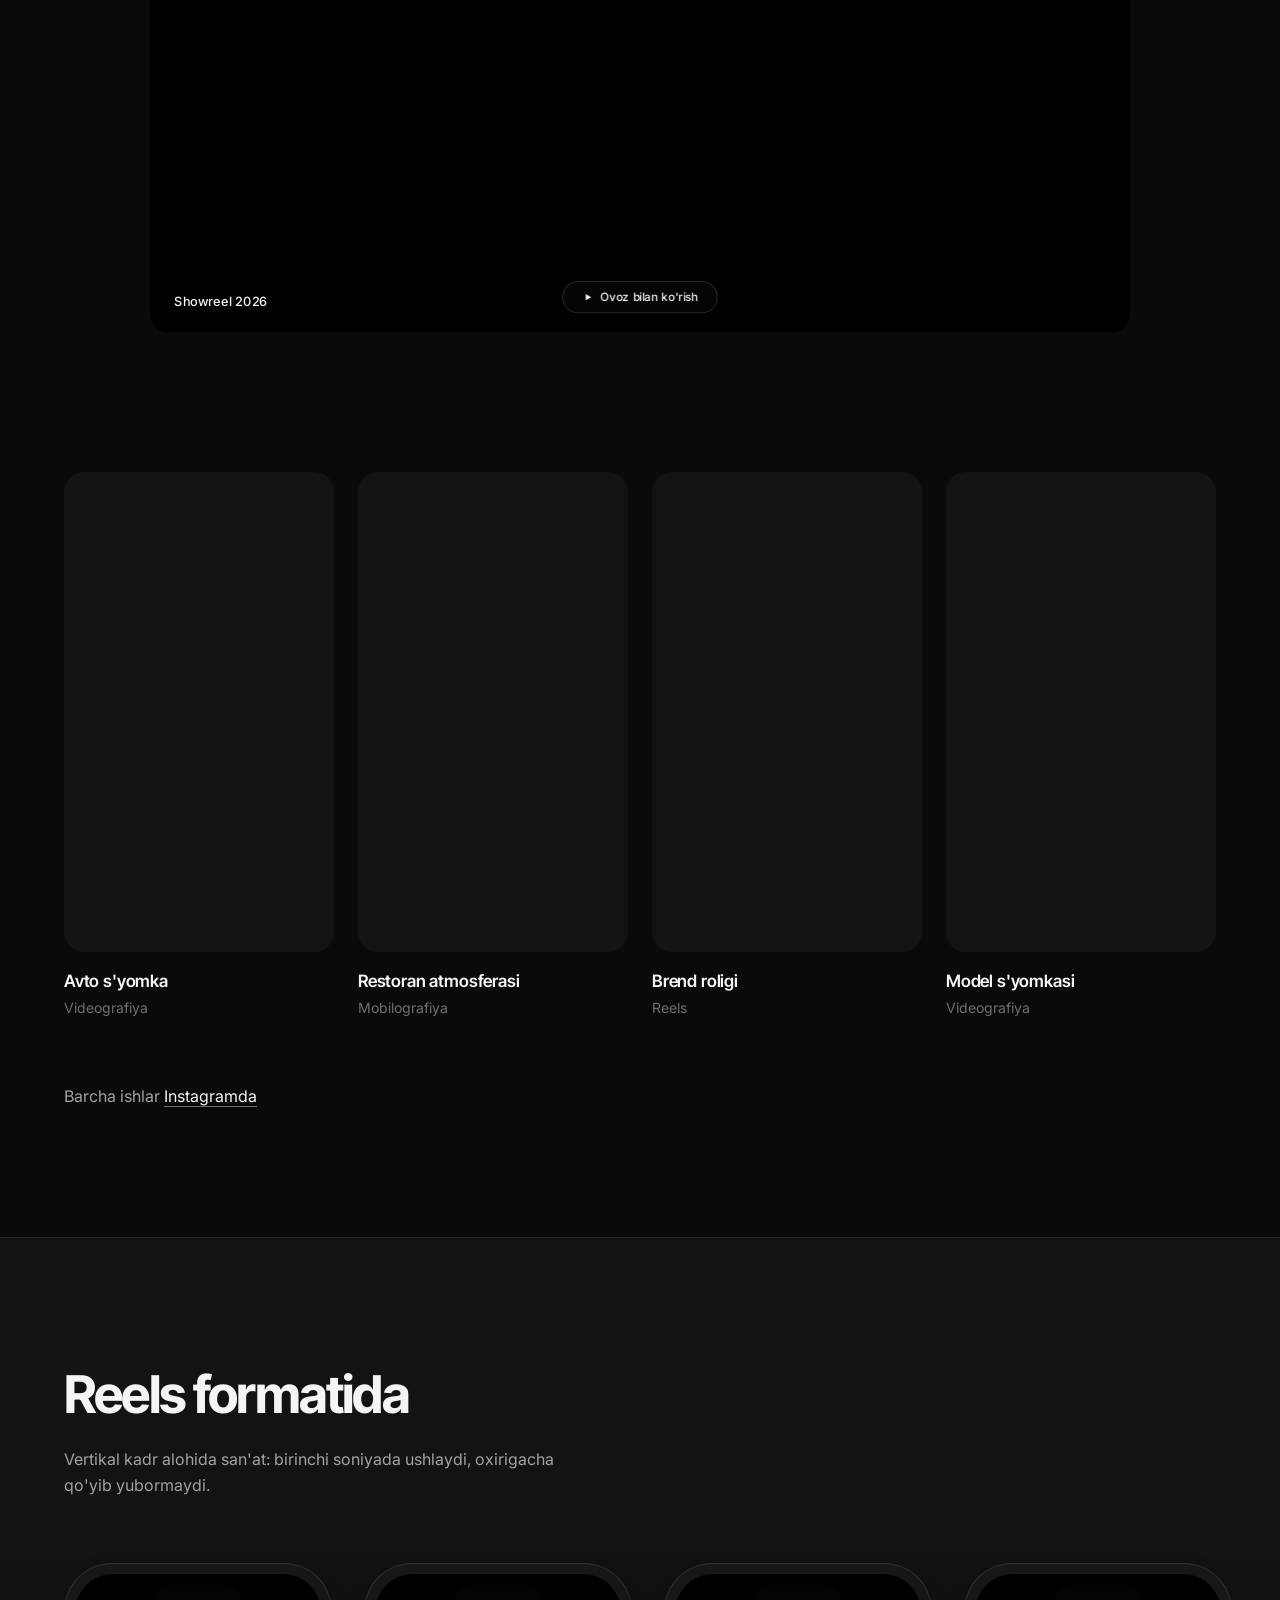
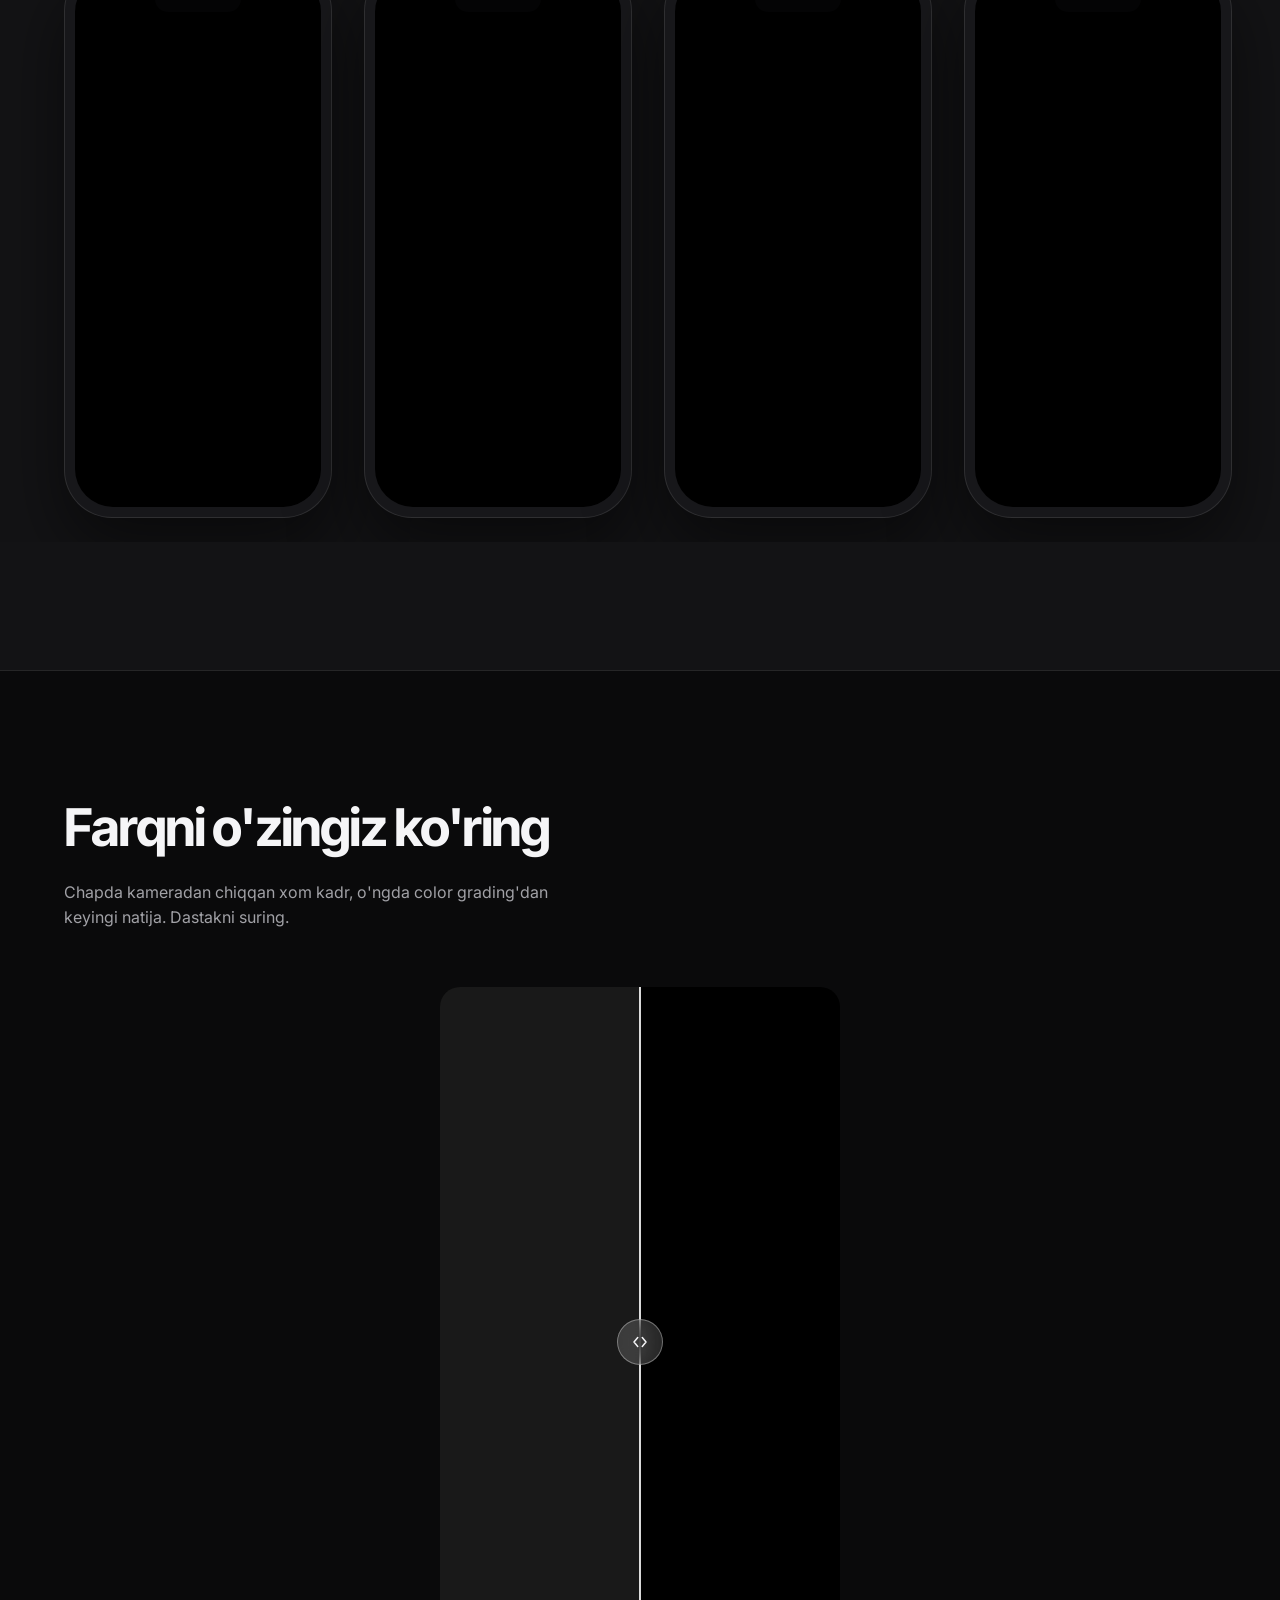
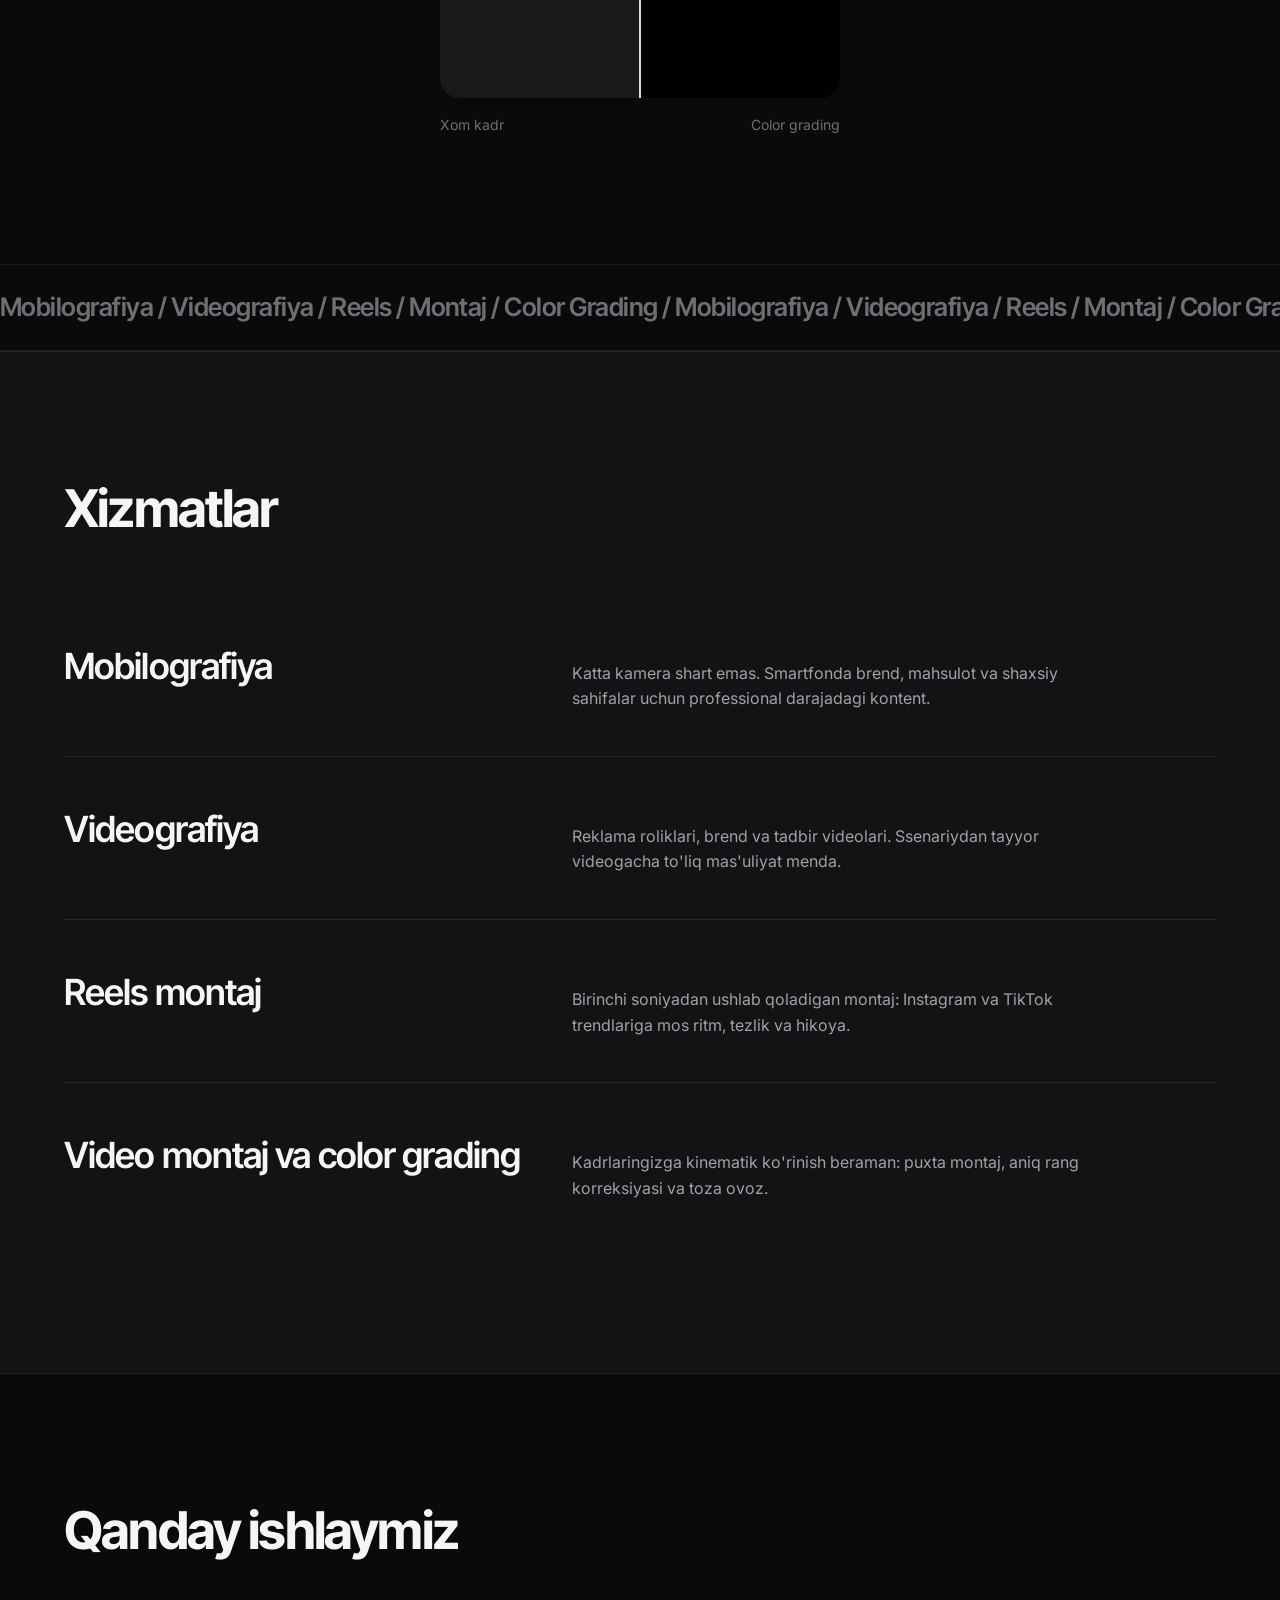
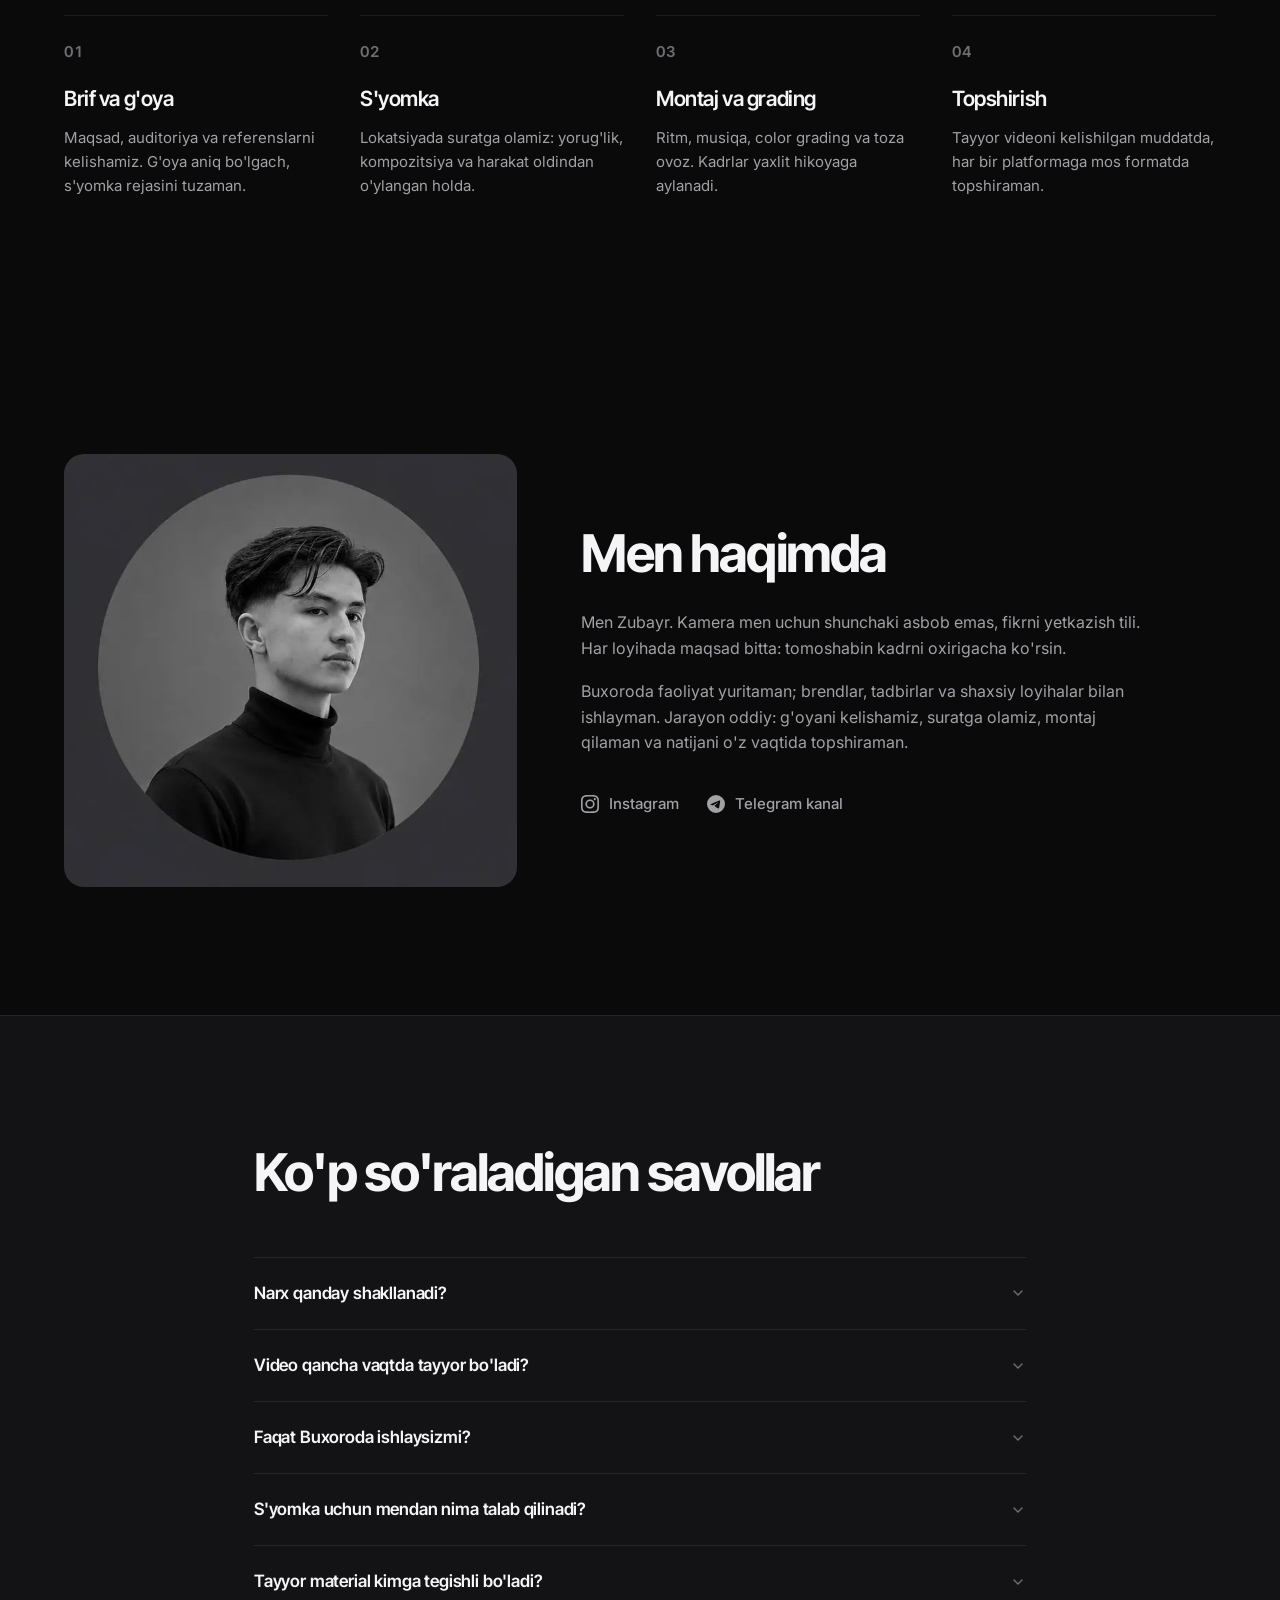
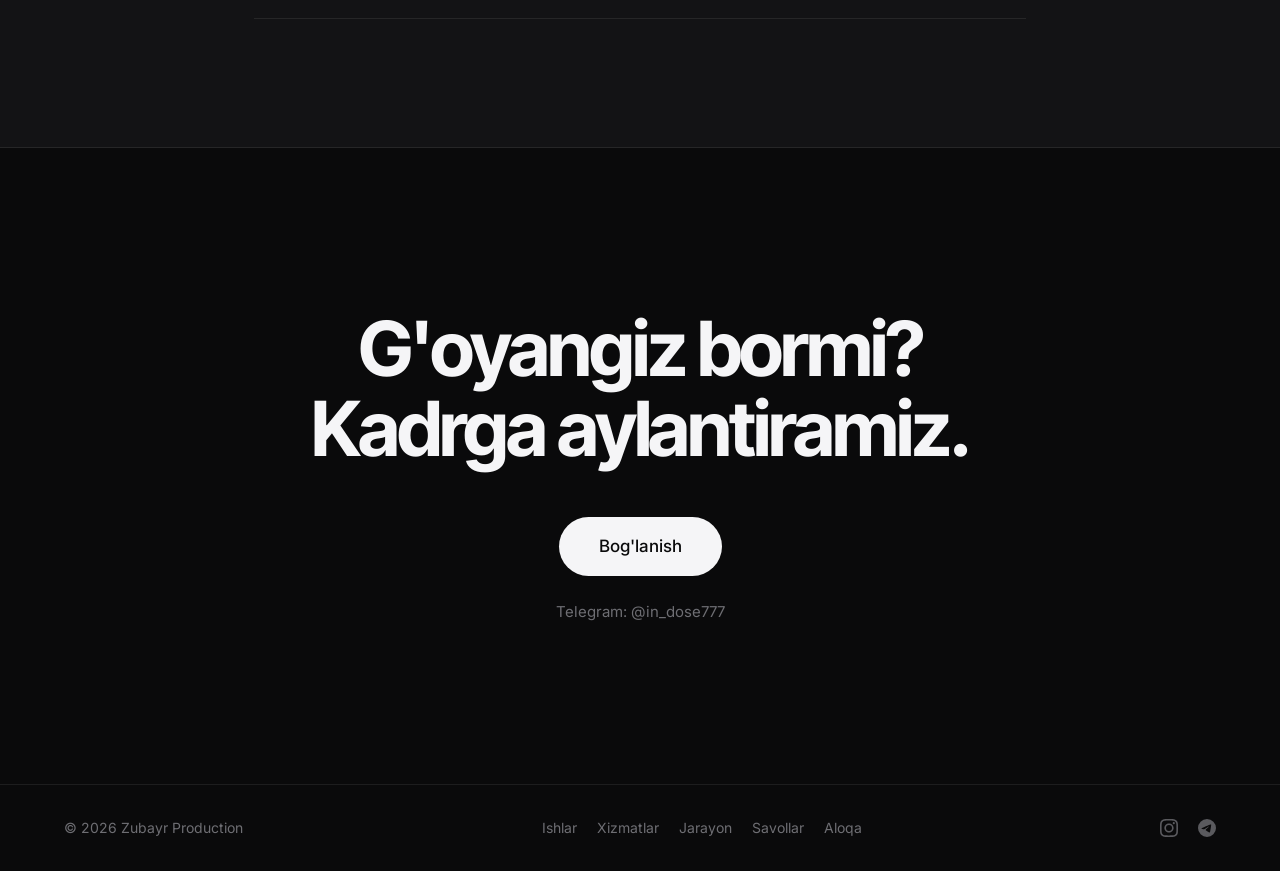
==== commit ba89cacf: "Add scrollspy nav, footer links, branded 404 page, PWA manifest; show timecode on mobile - Nav highl" ====
--- a/index.html
+++ b/index.html
@@ -32,6 +32,8 @@
   <meta name="twitter:description" content="Buxorodagi mobilograf va videograf. Mobilografiya, videografiya va reels montaj: g'oyadan tayyor kadrgacha.">
   <meta name="twitter:image" content="https://zubayr.uz/assets/og-cover.jpg">
   <link rel="icon" href="data:image/svg+xml,%3Csvg xmlns='http://www.w3.org/2000/svg' viewBox='0 0 64 64'%3E%3Crect width='64' height='64' rx='14' fill='%230A0A0B'/%3E%3Ctext x='32' y='44' font-family='-apple-system,Inter,sans-serif' font-size='36' font-weight='700' fill='%23F5F5F7' text-anchor='middle'%3EZ%3C/text%3E%3C/svg%3E">
+  <link rel="manifest" href="manifest.webmanifest">
+  <link rel="apple-touch-icon" href="assets/icons/app-180.png">
   <link rel="preconnect" href="https://fonts.googleapis.com">
   <link rel="preconnect" href="https://fonts.gstatic.com" crossorigin>
   <link href="https://fonts.googleapis.com/css2?family=Inter:wght@400;500;600&family=Inter+Tight:wght@500;600;700&display=swap" rel="stylesheet">
@@ -522,6 +524,13 @@
   <footer class="footer">
     <div class="container footer-inner">
       <p>&copy; 2026 Zubayr Production</p>
+      <nav class="footer-nav" aria-label="Sayt bo'limlari">
+        <a href="#ishlar" data-i18n="nav.works">Ishlar</a>
+        <a href="#xizmatlar" data-i18n="nav.services">Xizmatlar</a>
+        <a href="#jarayon" data-i18n="nav.process">Jarayon</a>
+        <a href="#savollar" data-i18n="nav.faq">Savollar</a>
+        <a href="#aloqa" data-i18n="nav.contact">Aloqa</a>
+      </nav>
       <div class="footer-links">
         <a href="https://www.instagram.com/zubayr.production/" target="_blank" rel="noopener" aria-label="Instagram">
           <img src="assets/icons/instagram-dim.svg" alt="" width="18" height="18" loading="lazy">
--- a/css/style.css
+++ b/css/style.css
@@ -92,6 +92,8 @@
 }
 
 .nav-links a:hover { color: var(--text); }
+
+.nav-links a.active { color: var(--text); }
 
 .nav-right {
   display: flex;
@@ -569,6 +571,20 @@
   color: var(--text-3);
 }
 
+.footer-nav {
+  display: flex;
+  flex-wrap: wrap;
+  gap: 8px 20px;
+}
+
+.footer-nav a {
+  font-size: 14px;
+  color: var(--text-3);
+  transition: color 0.2s ease;
+}
+
+.footer-nav a:hover { color: var(--text); }
+
 .footer-links {
   display: flex;
   gap: 20px;
@@ -1179,8 +1195,9 @@
   .faq-item p { padding-right: 0; }
   .lightbox { padding: 16px; }
   .lightbox-close { top: -50px; right: 4px; }
-  .timecode { display: none; }
+  .timecode { left: 16px; bottom: 20px; font-size: 10.5px; }
   .showreel-play { bottom: 14px; padding: 9px 18px; font-size: 12.5px; }
+  .footer-inner { flex-direction: column; align-items: flex-start; gap: 18px; }
 }
 
 @media (max-width: 560px) {
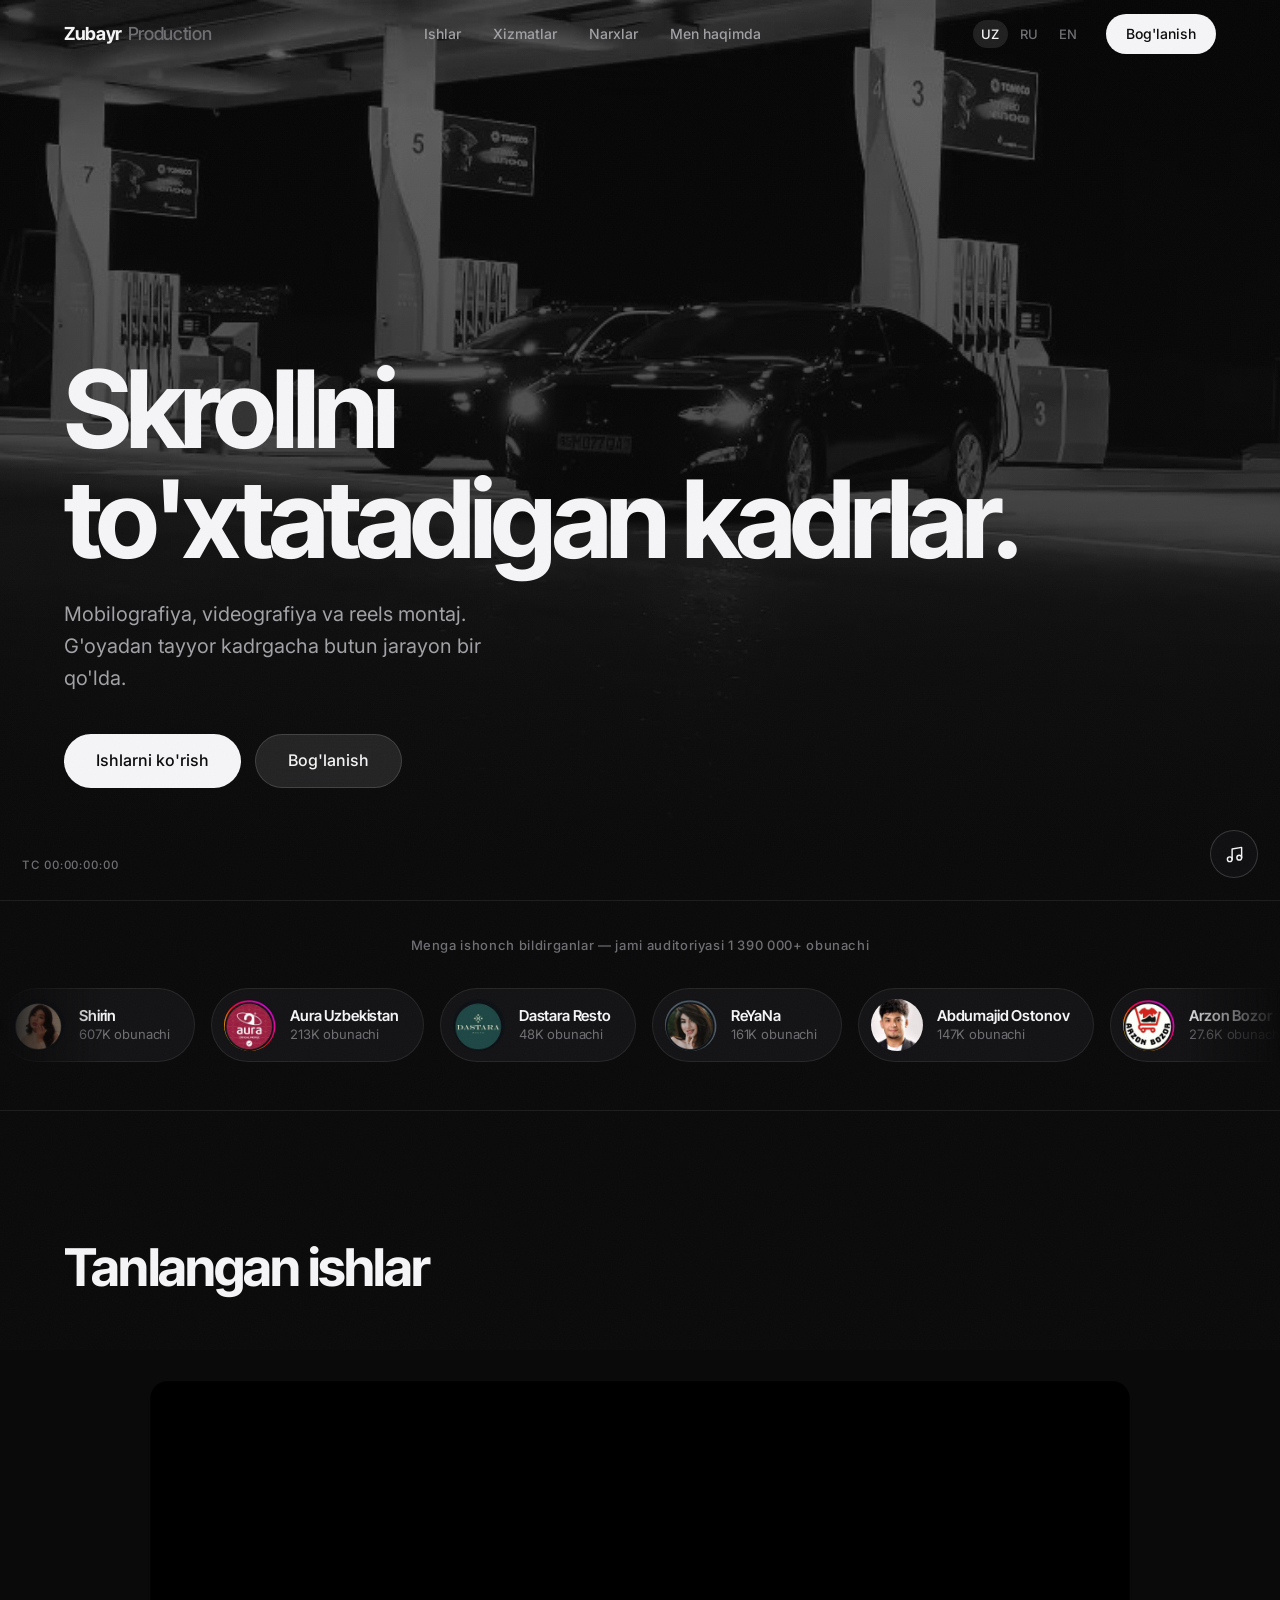
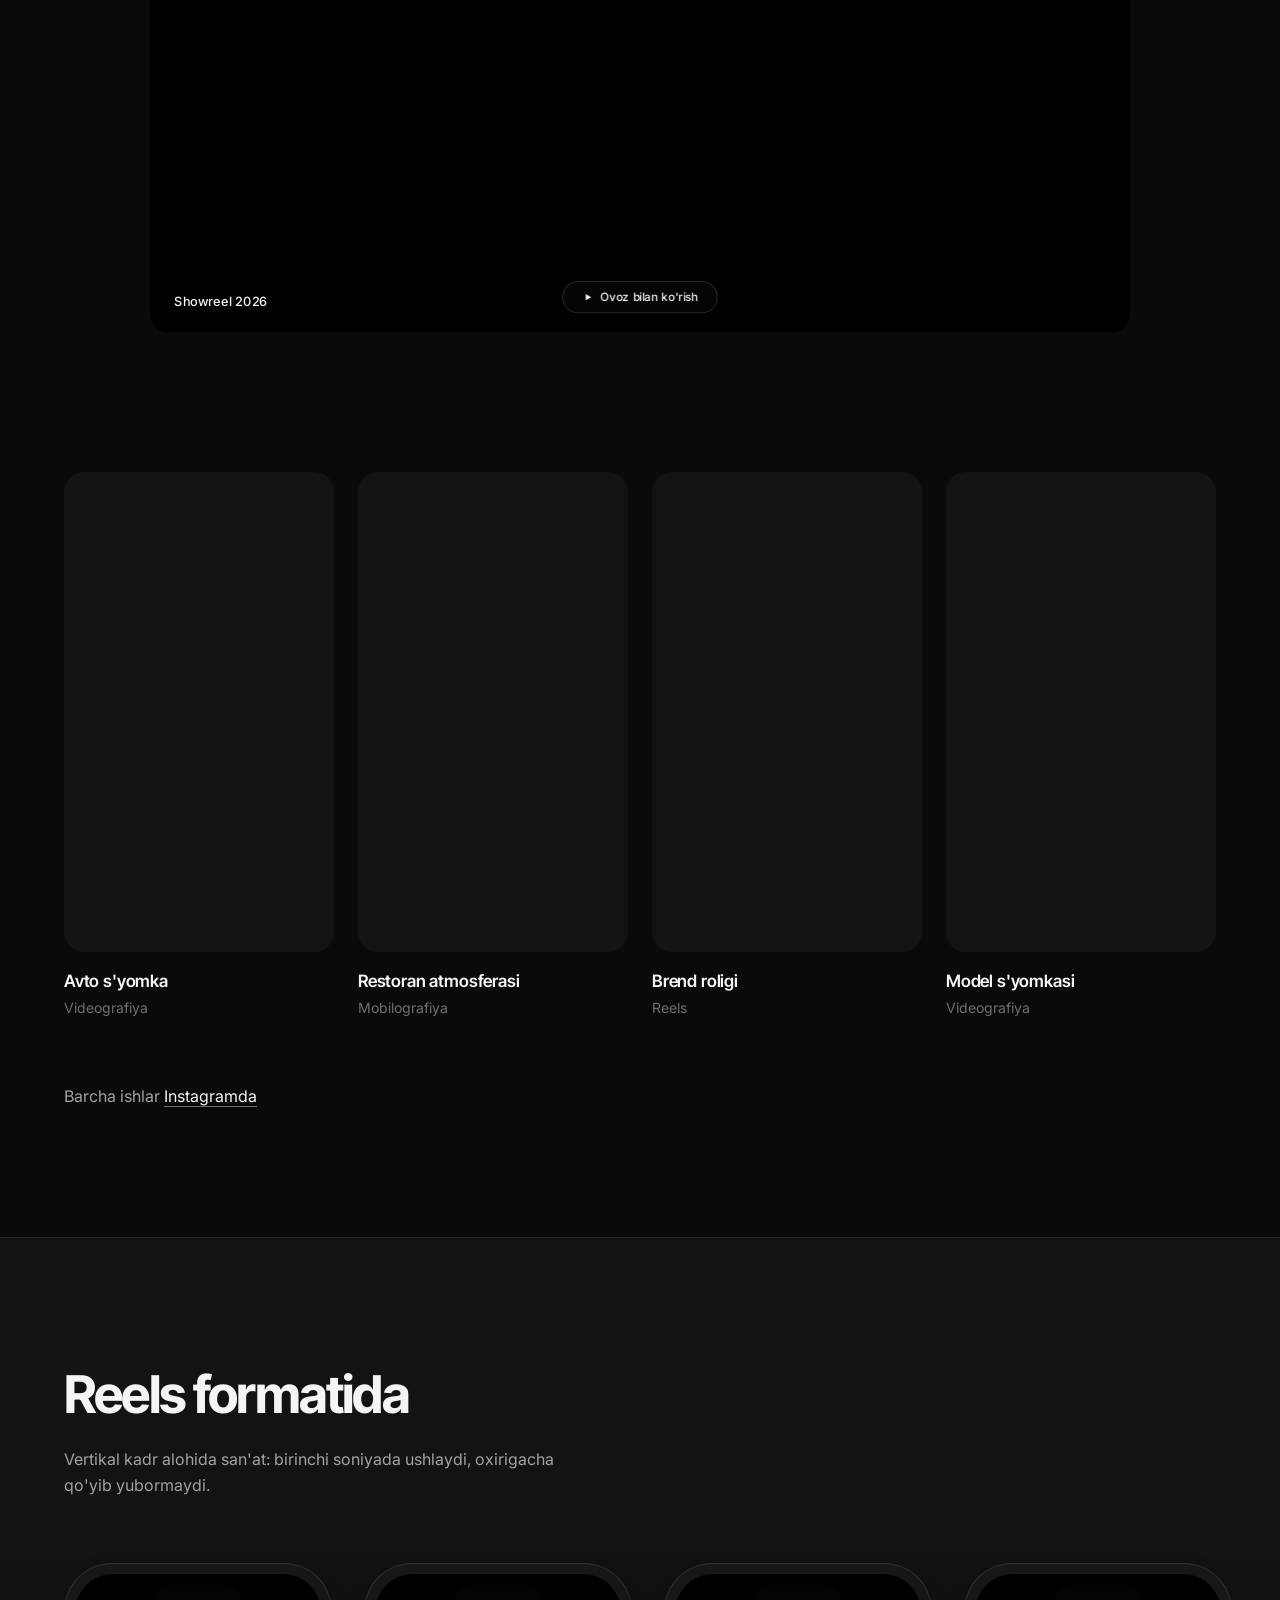
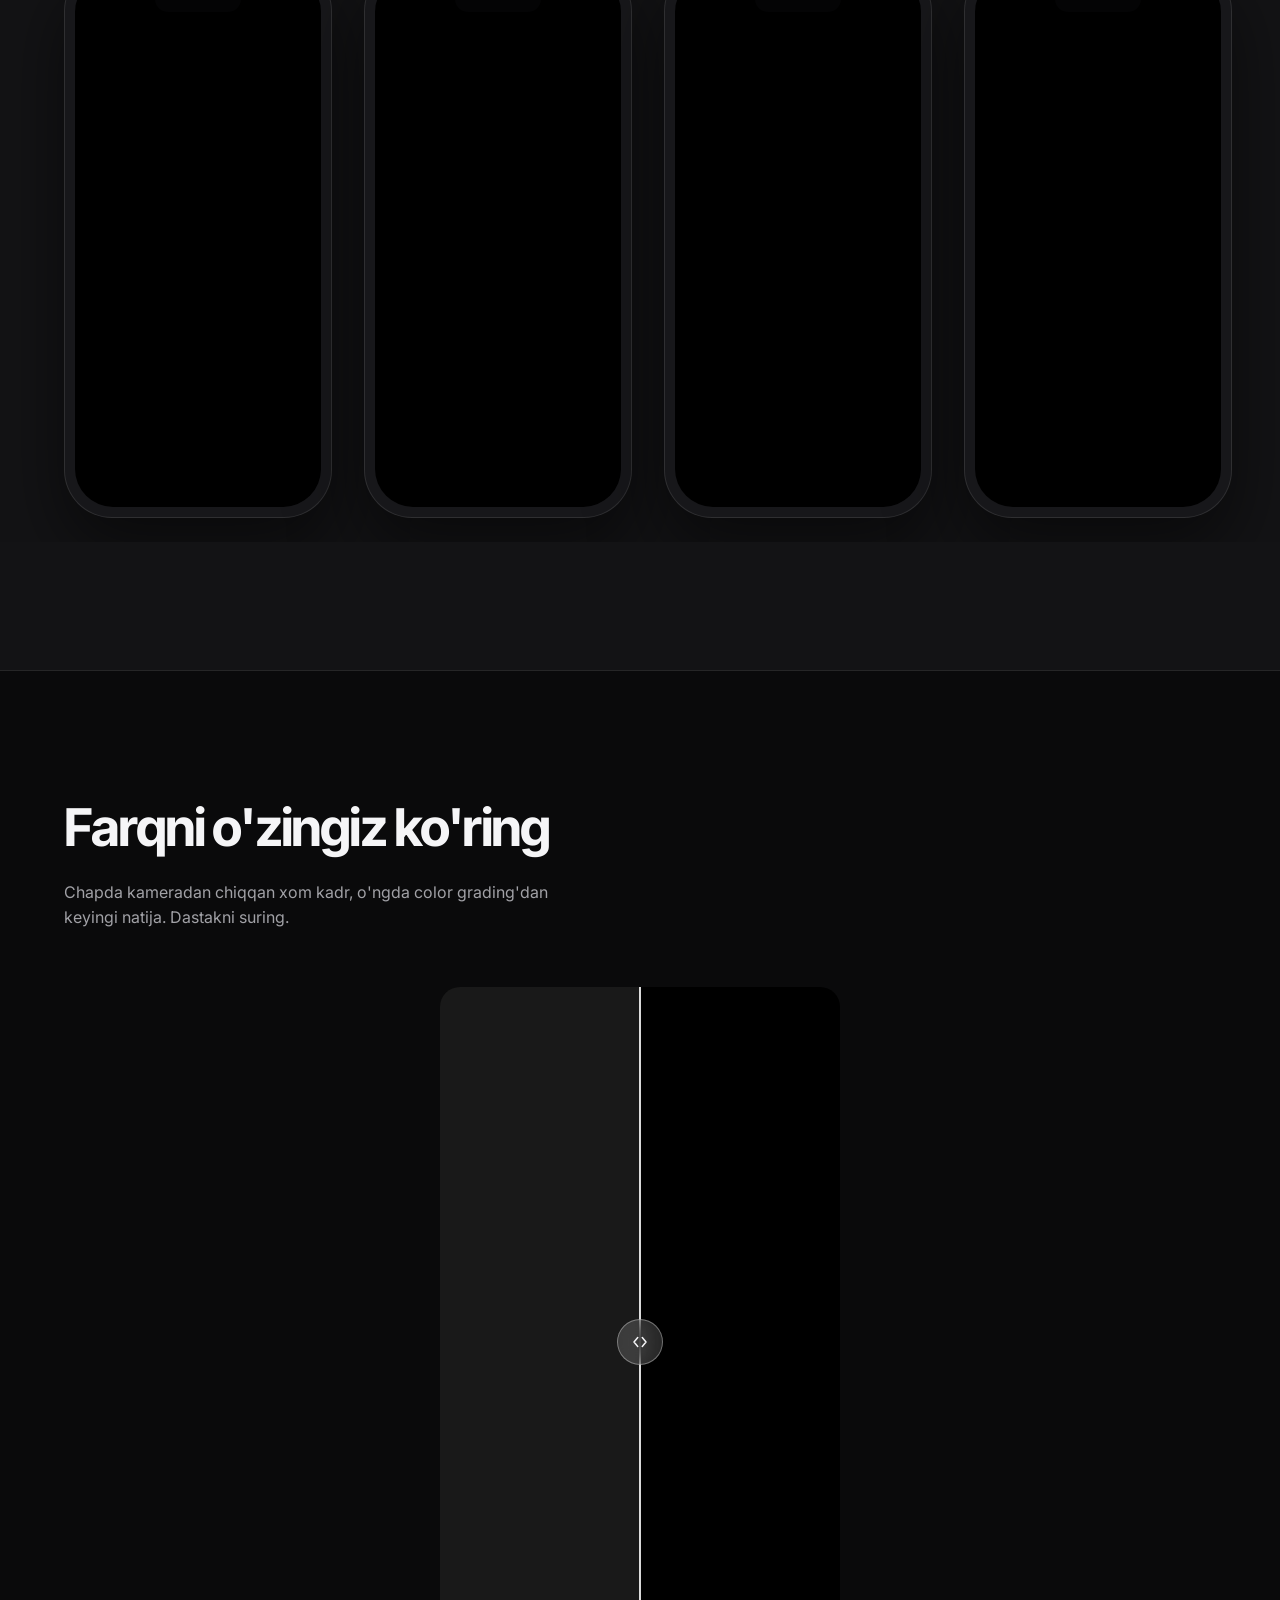
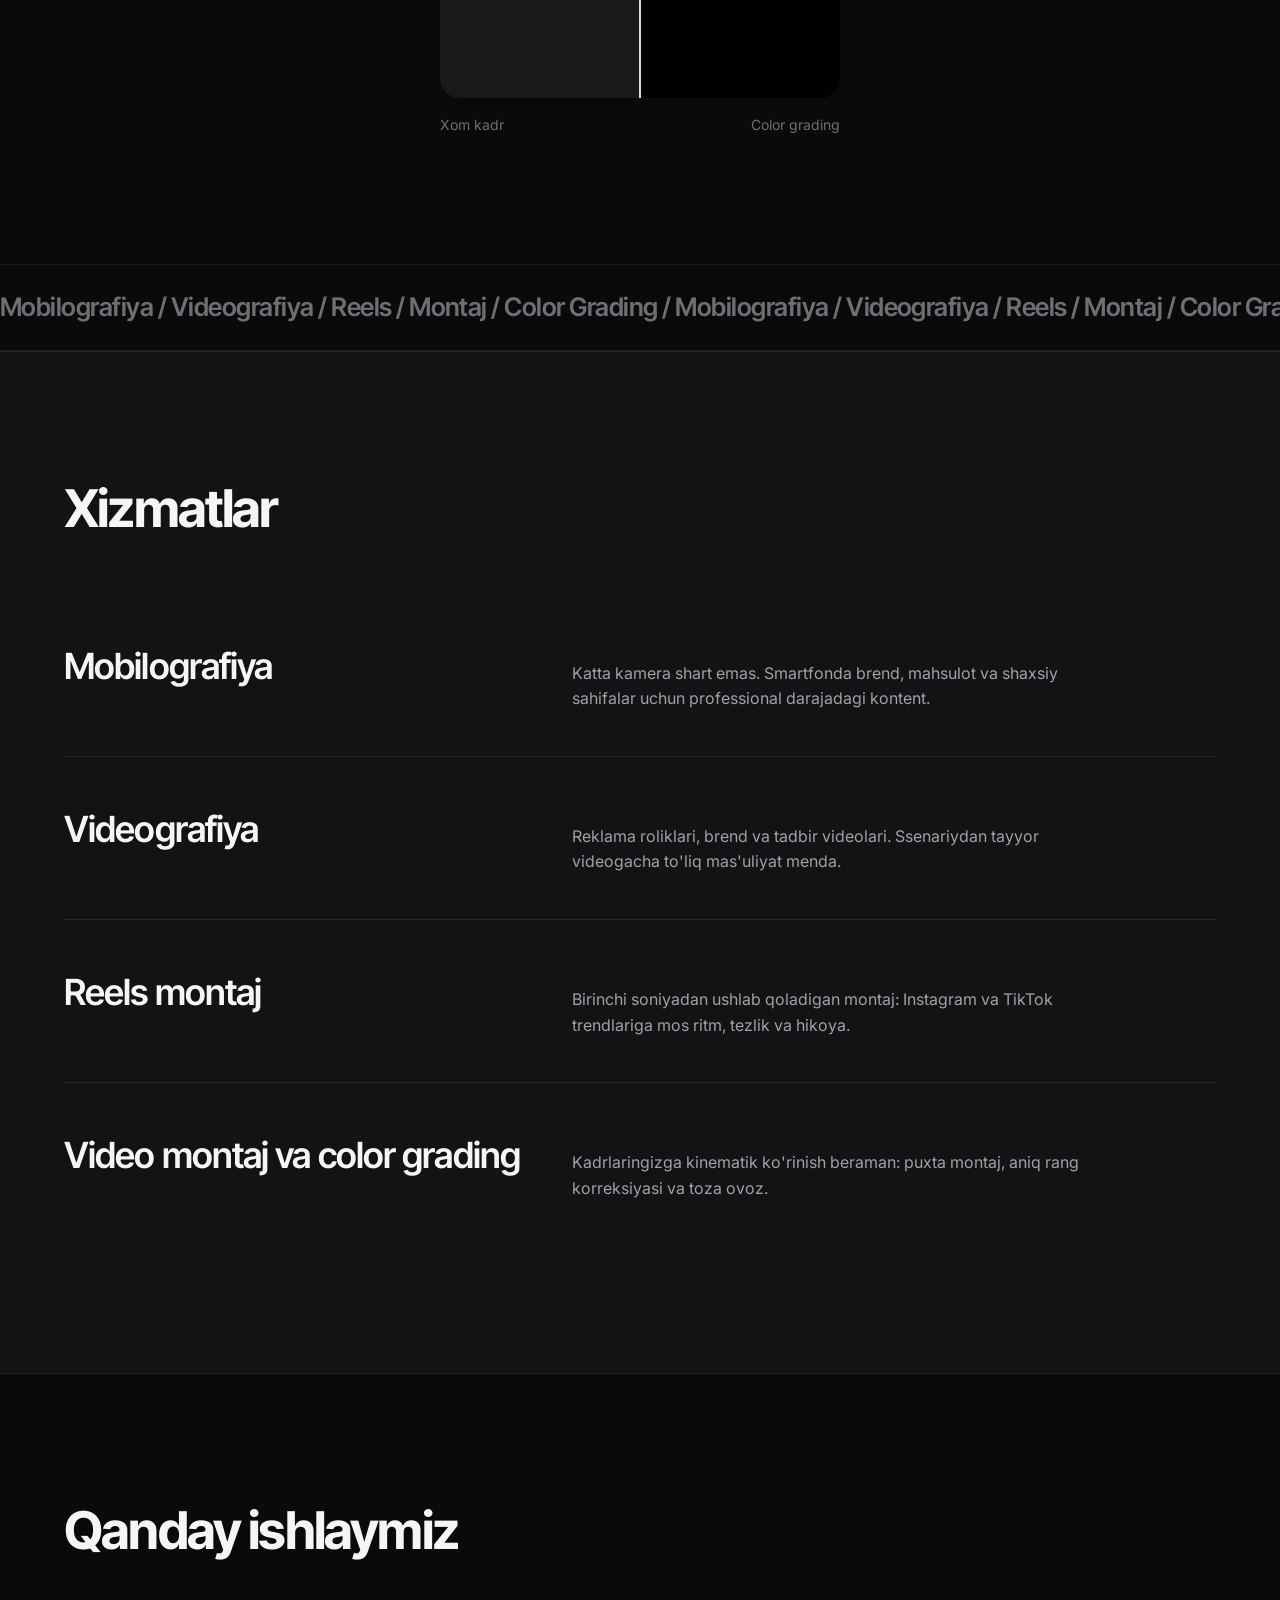
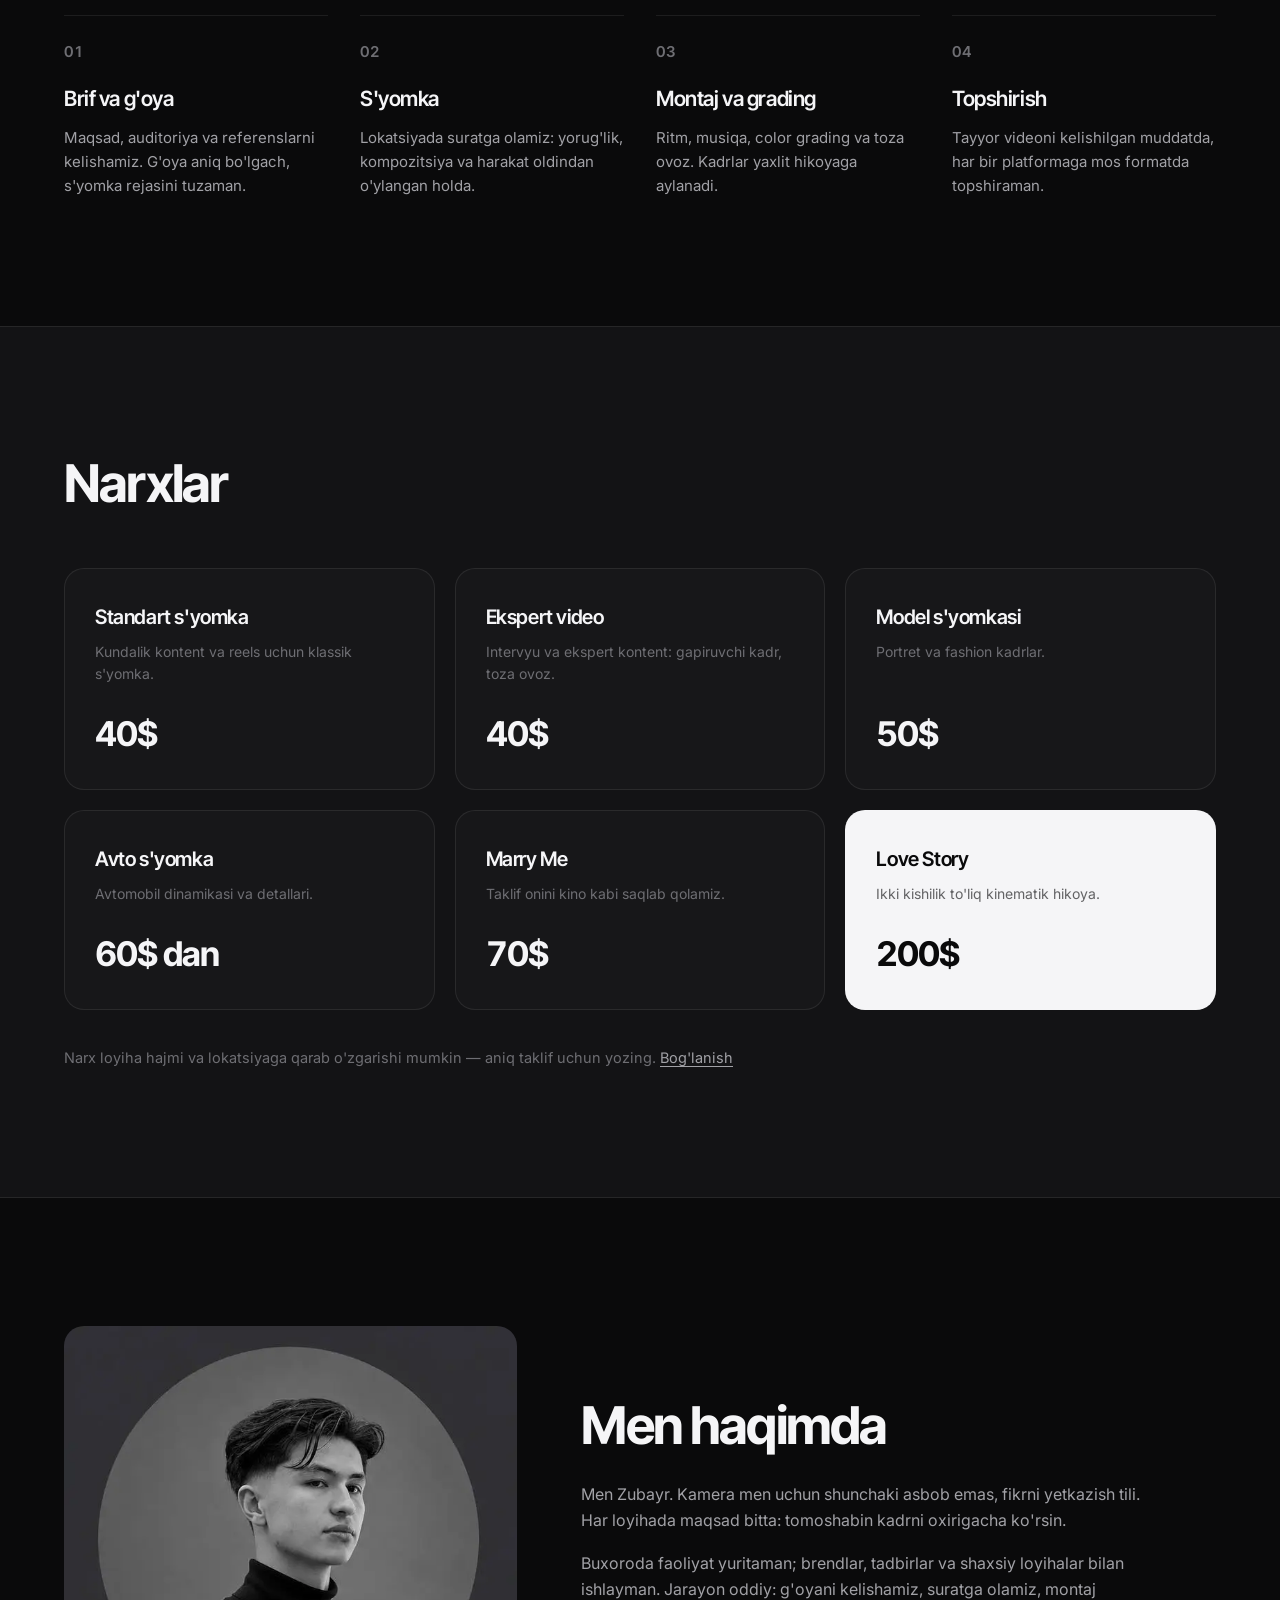
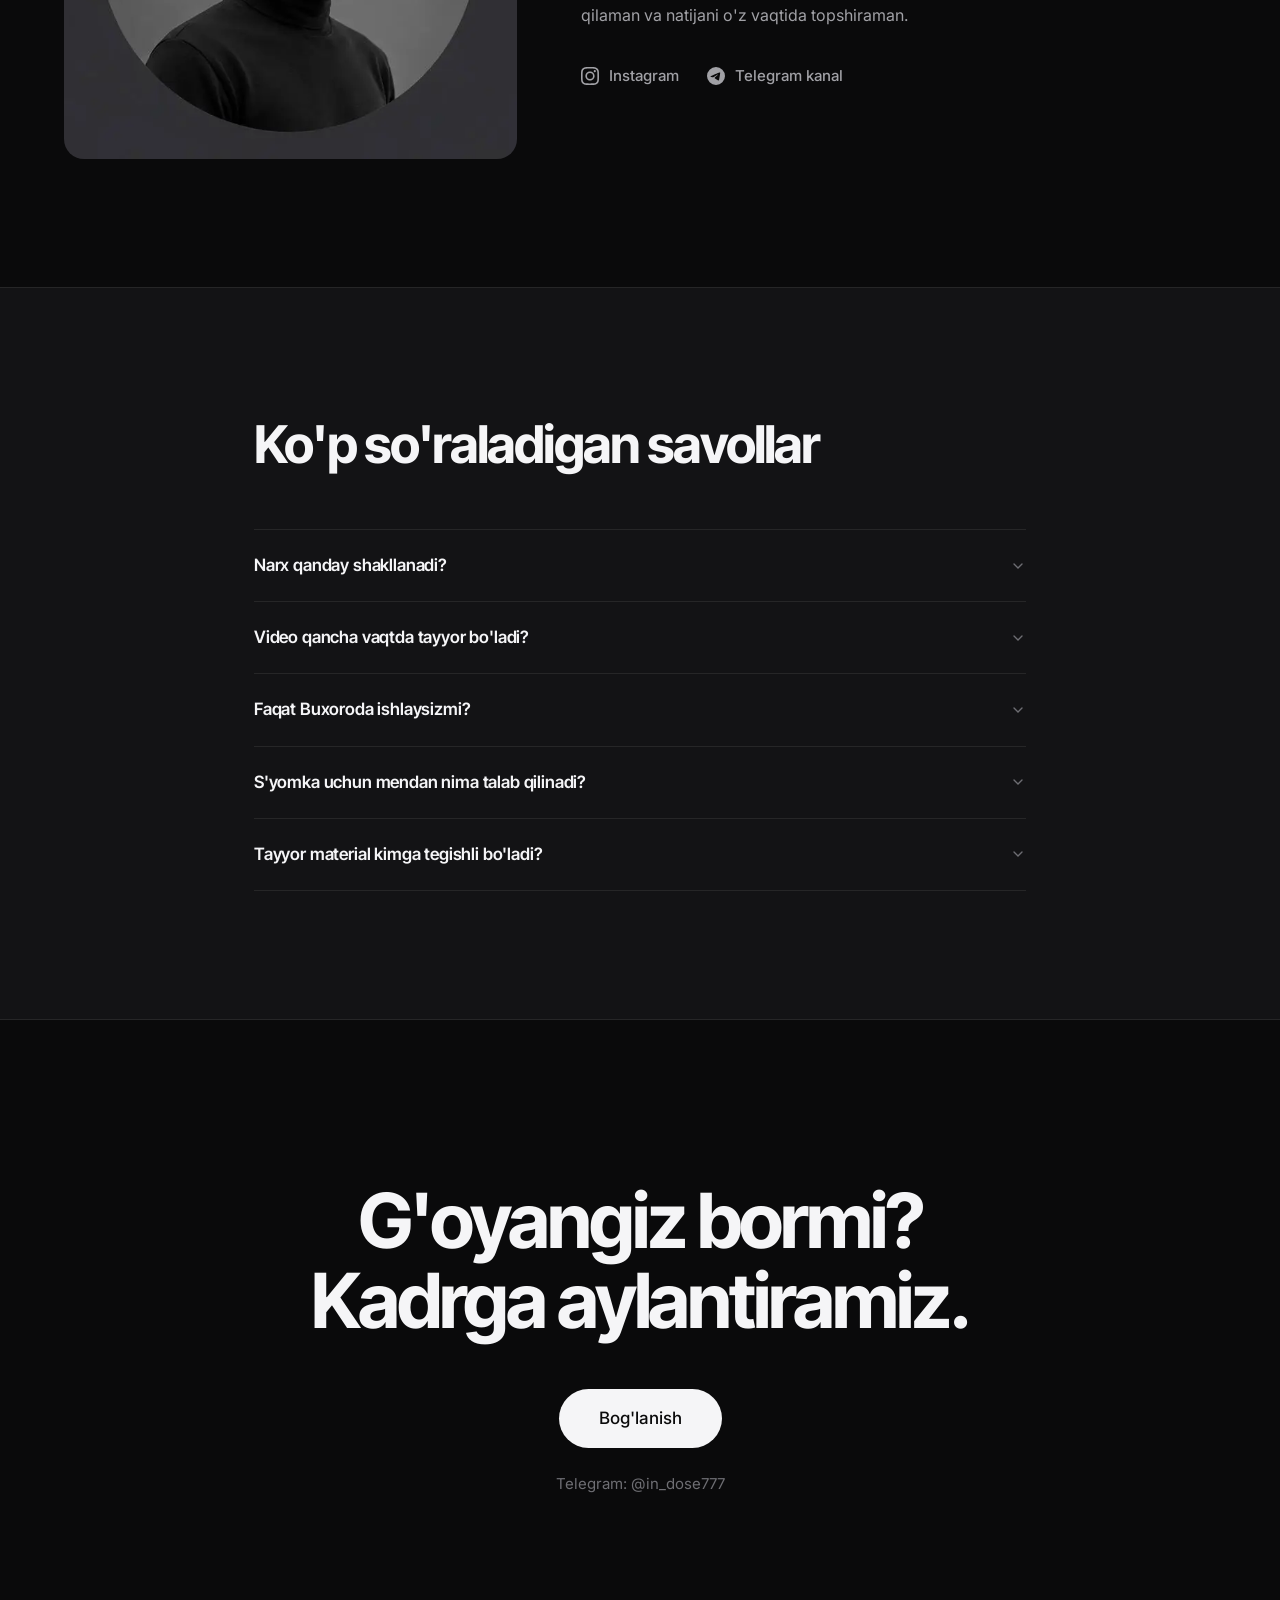
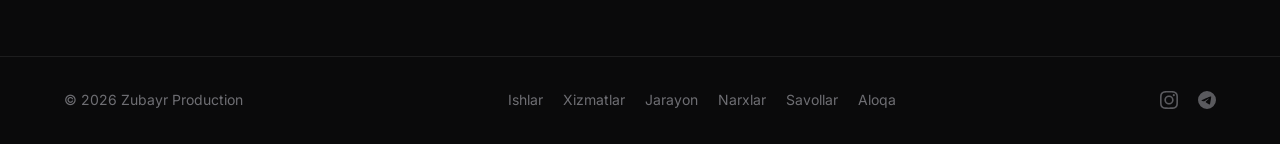
==== commit 194f4261: "Add pricing section with six packages, Love Story as featured card Monochrome card grid after the pr" ====
--- a/index.html
+++ b/index.html
@@ -109,6 +109,7 @@
       <nav class="nav-links" aria-label="Asosiy navigatsiya">
         <a href="#ishlar" data-i18n="nav.works">Ishlar</a>
         <a href="#xizmatlar" data-i18n="nav.services">Xizmatlar</a>
+        <a href="#narxlar" data-i18n="nav.pricing">Narxlar</a>
         <a href="#haqida" data-i18n="nav.about">Men haqimda</a>
       </nav>
       <div class="nav-right">
@@ -441,6 +442,46 @@
       </div>
     </section>
 
+    <!-- Pricing -->
+    <section class="section section-alt" id="narxlar">
+      <div class="container">
+        <h2 class="section-title reveal" data-i18n="pricing.title">Narxlar</h2>
+        <div class="price-grid">
+          <article class="price-card reveal">
+            <p class="price-name" data-i18n="price1.title">Standart s'yomka</p>
+            <p class="price-desc" data-i18n="price1.desc">Kundalik kontent va reels uchun klassik s'yomka.</p>
+            <p class="price-tag" data-i18n="price1.tag">40$</p>
+          </article>
+          <article class="price-card reveal" style="transition-delay:.05s">
+            <p class="price-name" data-i18n="price2.title">Ekspert video</p>
+            <p class="price-desc" data-i18n="price2.desc">Intervyu va ekspert kontent: gapiruvchi kadr, toza ovoz.</p>
+            <p class="price-tag" data-i18n="price2.tag">40$</p>
+          </article>
+          <article class="price-card reveal" style="transition-delay:.1s">
+            <p class="price-name" data-i18n="price3.title">Model s'yomkasi</p>
+            <p class="price-desc" data-i18n="price3.desc">Portret va fashion kadrlar.</p>
+            <p class="price-tag" data-i18n="price3.tag">50$</p>
+          </article>
+          <article class="price-card reveal" style="transition-delay:.15s">
+            <p class="price-name" data-i18n="price4.title">Avto s'yomka</p>
+            <p class="price-desc" data-i18n="price4.desc">Avtomobil dinamikasi va detallari.</p>
+            <p class="price-tag" data-i18n="price4.tag">60$ dan</p>
+          </article>
+          <article class="price-card reveal" style="transition-delay:.2s">
+            <p class="price-name" data-i18n="price5.title">Marry Me</p>
+            <p class="price-desc" data-i18n="price5.desc">Taklif onini kino kabi saqlab qolamiz.</p>
+            <p class="price-tag" data-i18n="price5.tag">70$</p>
+          </article>
+          <article class="price-card featured reveal" style="transition-delay:.25s">
+            <p class="price-name" data-i18n="price6.title">Love Story</p>
+            <p class="price-desc" data-i18n="price6.desc">Ikki kishilik to'liq kinematik hikoya.</p>
+            <p class="price-tag" data-i18n="price6.tag">200$</p>
+          </article>
+        </div>
+        <p class="price-note reveal"><span data-i18n="pricing.note">Narx loyiha hajmi va lokatsiyaga qarab o'zgarishi mumkin — aniq taklif uchun yozing.</span> <a href="https://t.me/in_dose777" target="_blank" rel="noopener" data-tg-cta data-i18n="cta.contact">Bog'lanish</a></p>
+      </div>
+    </section>
+
     <!-- About -->
     <section class="section" id="haqida">
       <div class="container about">
@@ -528,6 +569,7 @@
         <a href="#ishlar" data-i18n="nav.works">Ishlar</a>
         <a href="#xizmatlar" data-i18n="nav.services">Xizmatlar</a>
         <a href="#jarayon" data-i18n="nav.process">Jarayon</a>
+        <a href="#narxlar" data-i18n="nav.pricing">Narxlar</a>
         <a href="#savollar" data-i18n="nav.faq">Savollar</a>
         <a href="#aloqa" data-i18n="nav.contact">Aloqa</a>
       </nav>
--- a/css/style.css
+++ b/css/style.css
@@ -1064,6 +1064,80 @@
   padding: 0 40px 24px 0;
 }
 
+/* ---------- Pricing ---------- */
+
+.price-grid {
+  display: grid;
+  grid-template-columns: repeat(3, 1fr);
+  gap: 20px;
+}
+
+.price-card {
+  display: flex;
+  flex-direction: column;
+  padding: 32px 30px 28px;
+  border: 1px solid var(--line);
+  border-radius: var(--radius-media);
+  background: rgba(255, 255, 255, 0.02);
+  transition: transform 0.45s var(--ease), border-color 0.3s ease, background 0.3s ease;
+}
+
+.price-card:hover {
+  transform: translateY(-4px);
+  border-color: rgba(255, 255, 255, 0.2);
+  background: rgba(255, 255, 255, 0.045);
+}
+
+.price-name {
+  font-family: var(--font-display);
+  font-size: 20px;
+  font-weight: 600;
+  letter-spacing: -0.02em;
+  margin-bottom: 8px;
+}
+
+.price-desc {
+  color: var(--text-3);
+  font-size: 14px;
+  line-height: 1.55;
+  flex-grow: 1;
+}
+
+.price-tag {
+  font-family: var(--font-display);
+  font-size: 34px;
+  font-weight: 700;
+  letter-spacing: -0.03em;
+  font-variant-numeric: tabular-nums;
+  margin-top: 22px;
+}
+
+/* the one deliberate inversion: the flagship package in white */
+.price-card.featured {
+  background: var(--text);
+  border-color: transparent;
+  color: #0A0A0B;
+}
+
+.price-card.featured .price-desc { color: rgba(10, 10, 11, 0.62); }
+
+.price-card.featured:hover { background: #fff; }
+
+.price-note {
+  margin-top: 36px;
+  font-size: 14.5px;
+  color: var(--text-3);
+}
+
+.price-note a {
+  color: var(--text-2);
+  text-decoration: underline;
+  text-underline-offset: 3px;
+  transition: color 0.2s ease;
+}
+
+.price-note a:hover { color: var(--text); }
+
 /* ---------- Showreel lightbox ---------- */
 
 .showreel-play {
@@ -1183,6 +1257,7 @@
 
 @media (max-width: 900px) {
   .process { grid-template-columns: repeat(2, 1fr); }
+  .price-grid { grid-template-columns: repeat(2, 1fr); gap: 14px; }
 }
 
 @media (max-width: 768px) {
@@ -1202,6 +1277,9 @@
 
 @media (max-width: 560px) {
   .process { grid-template-columns: 1fr; gap: 28px; }
+  .price-grid { grid-template-columns: 1fr; }
+  .price-card { padding: 26px 24px 24px; }
+  .price-tag { margin-top: 16px; font-size: 30px; }
 }
 
 /* ---------- New components: reduced motion ---------- */
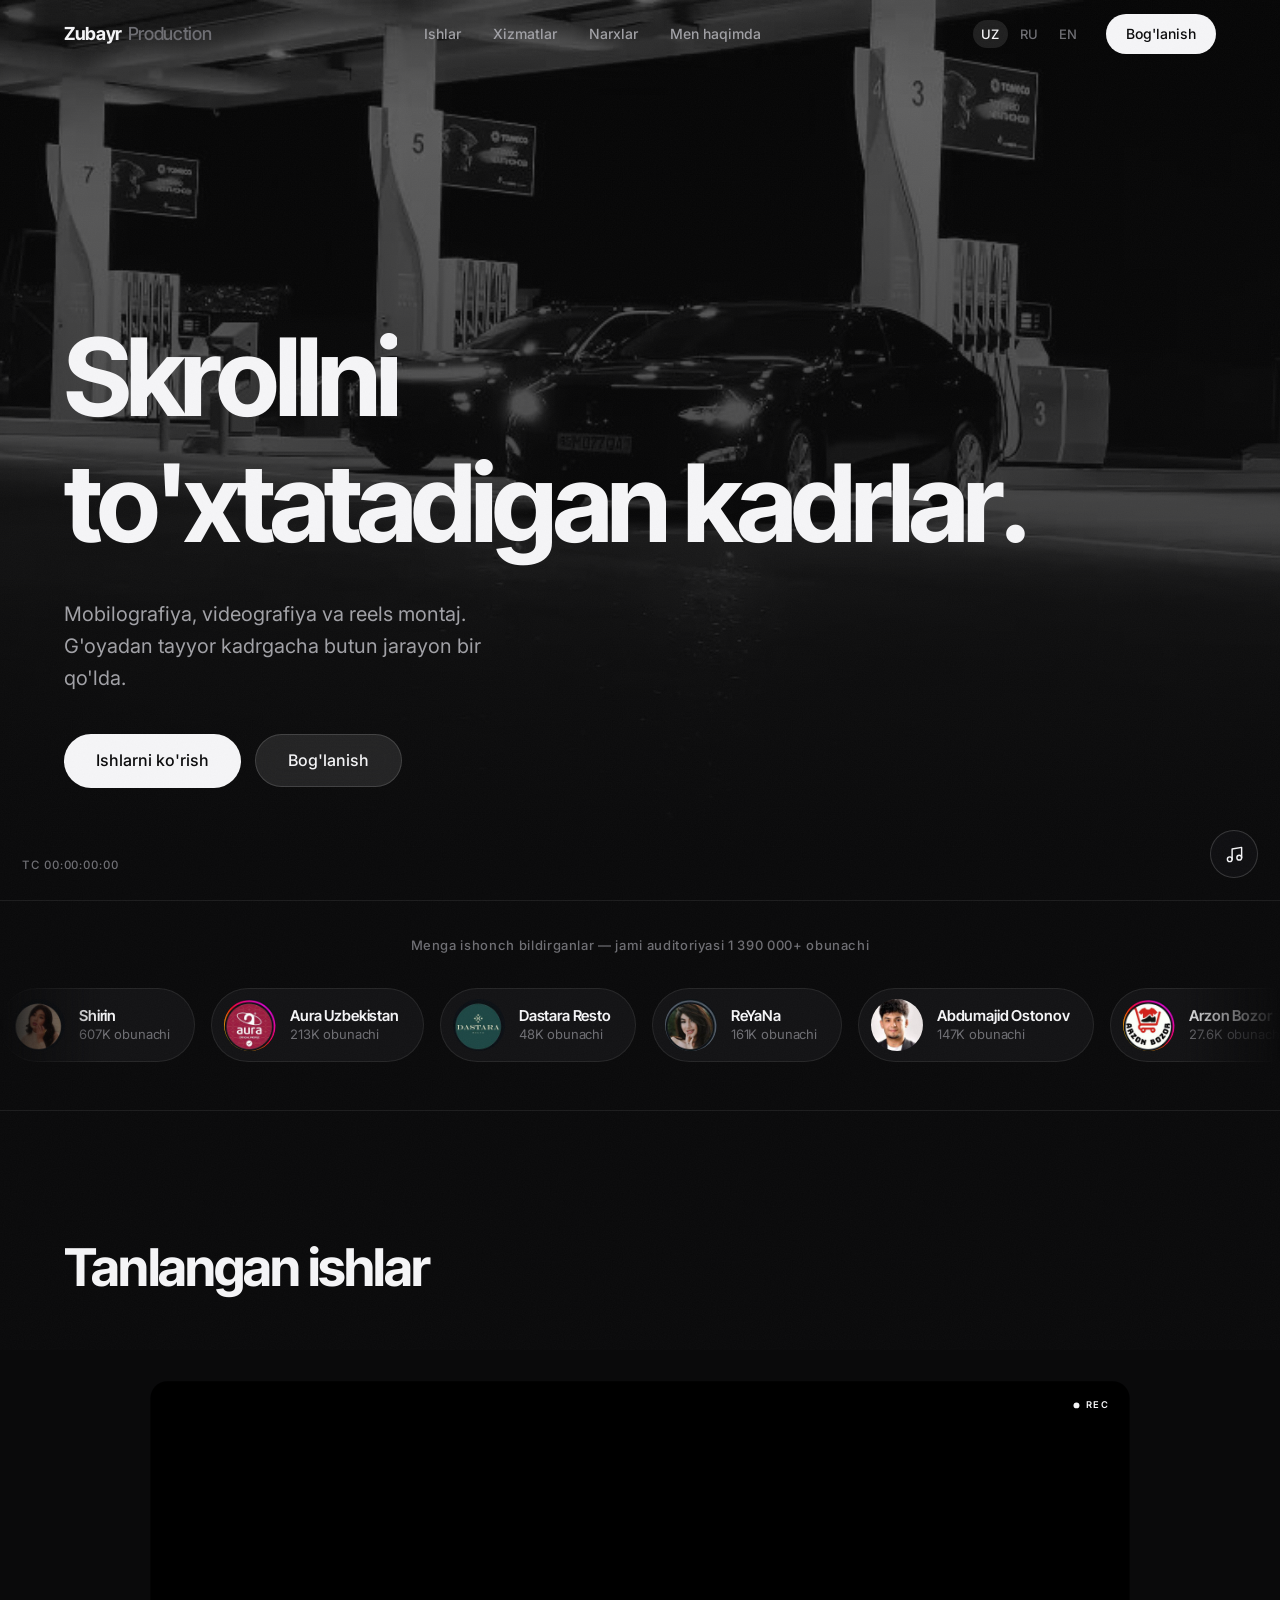
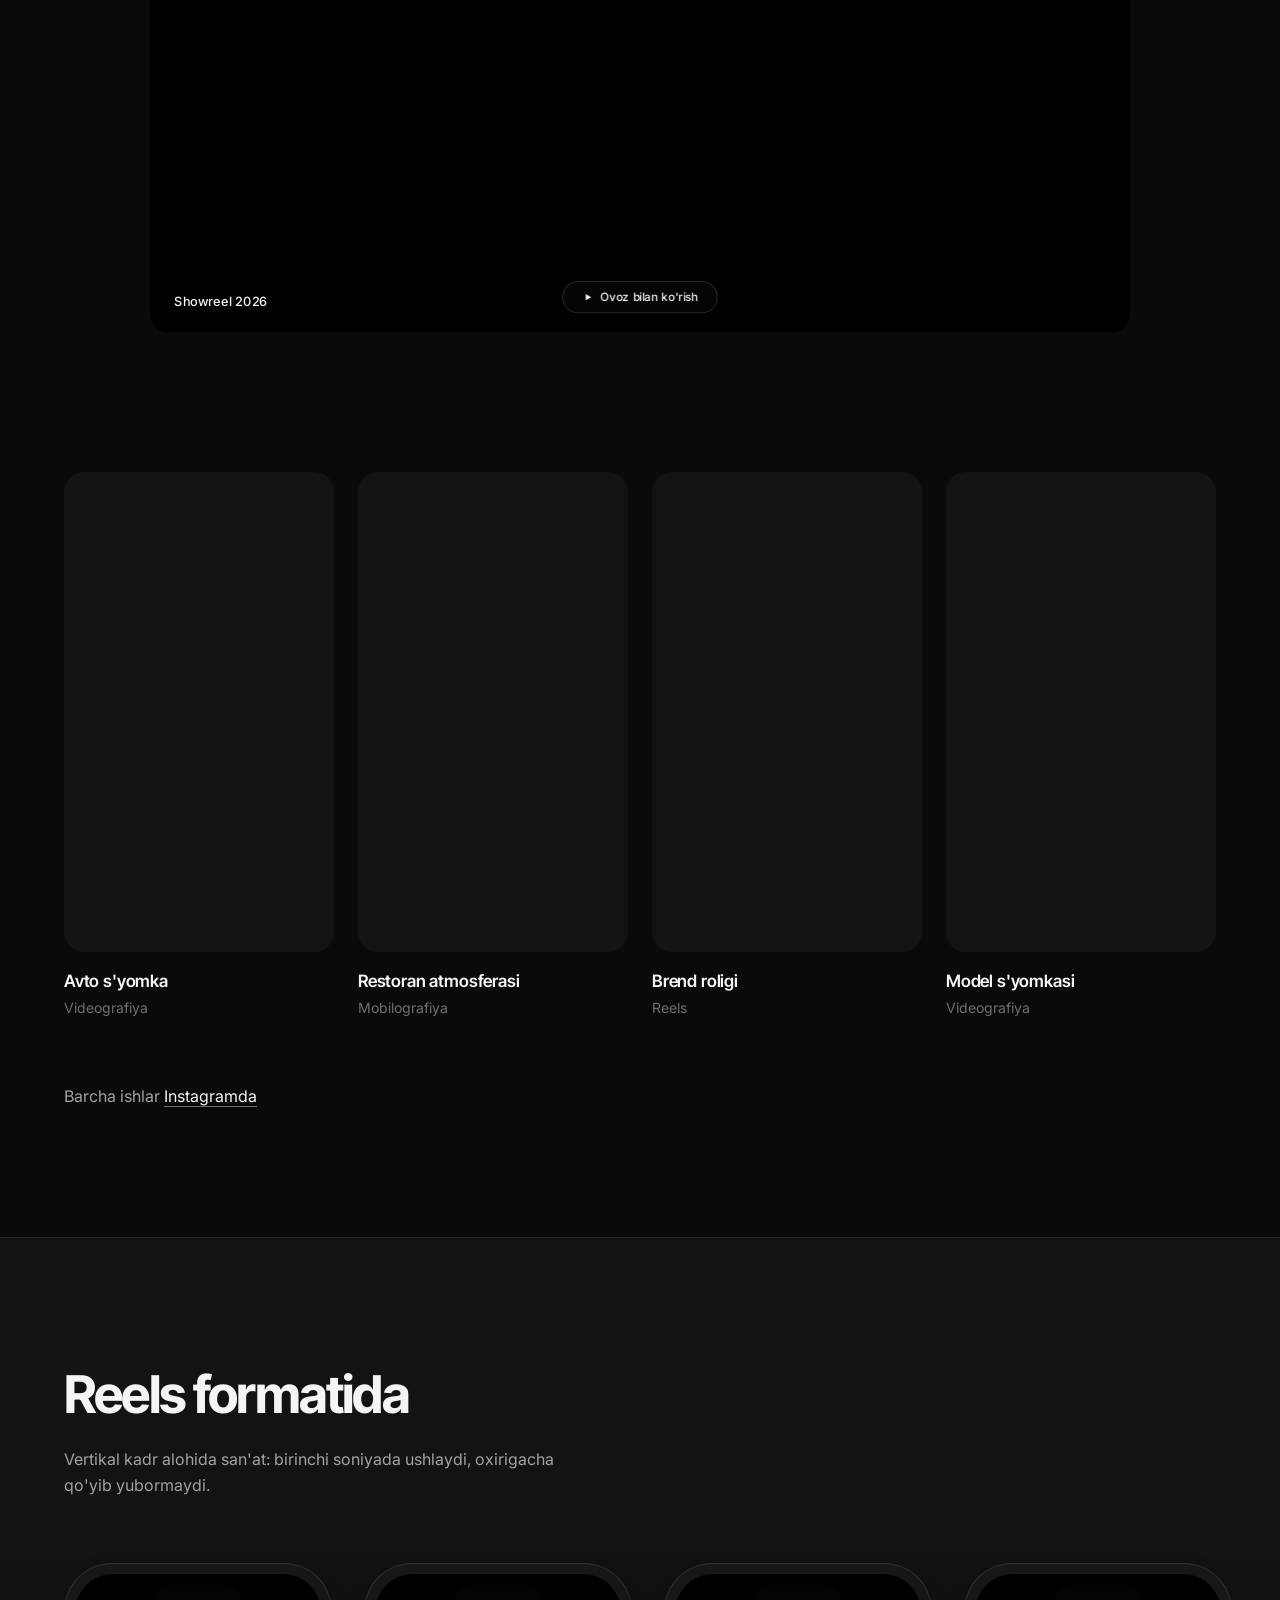
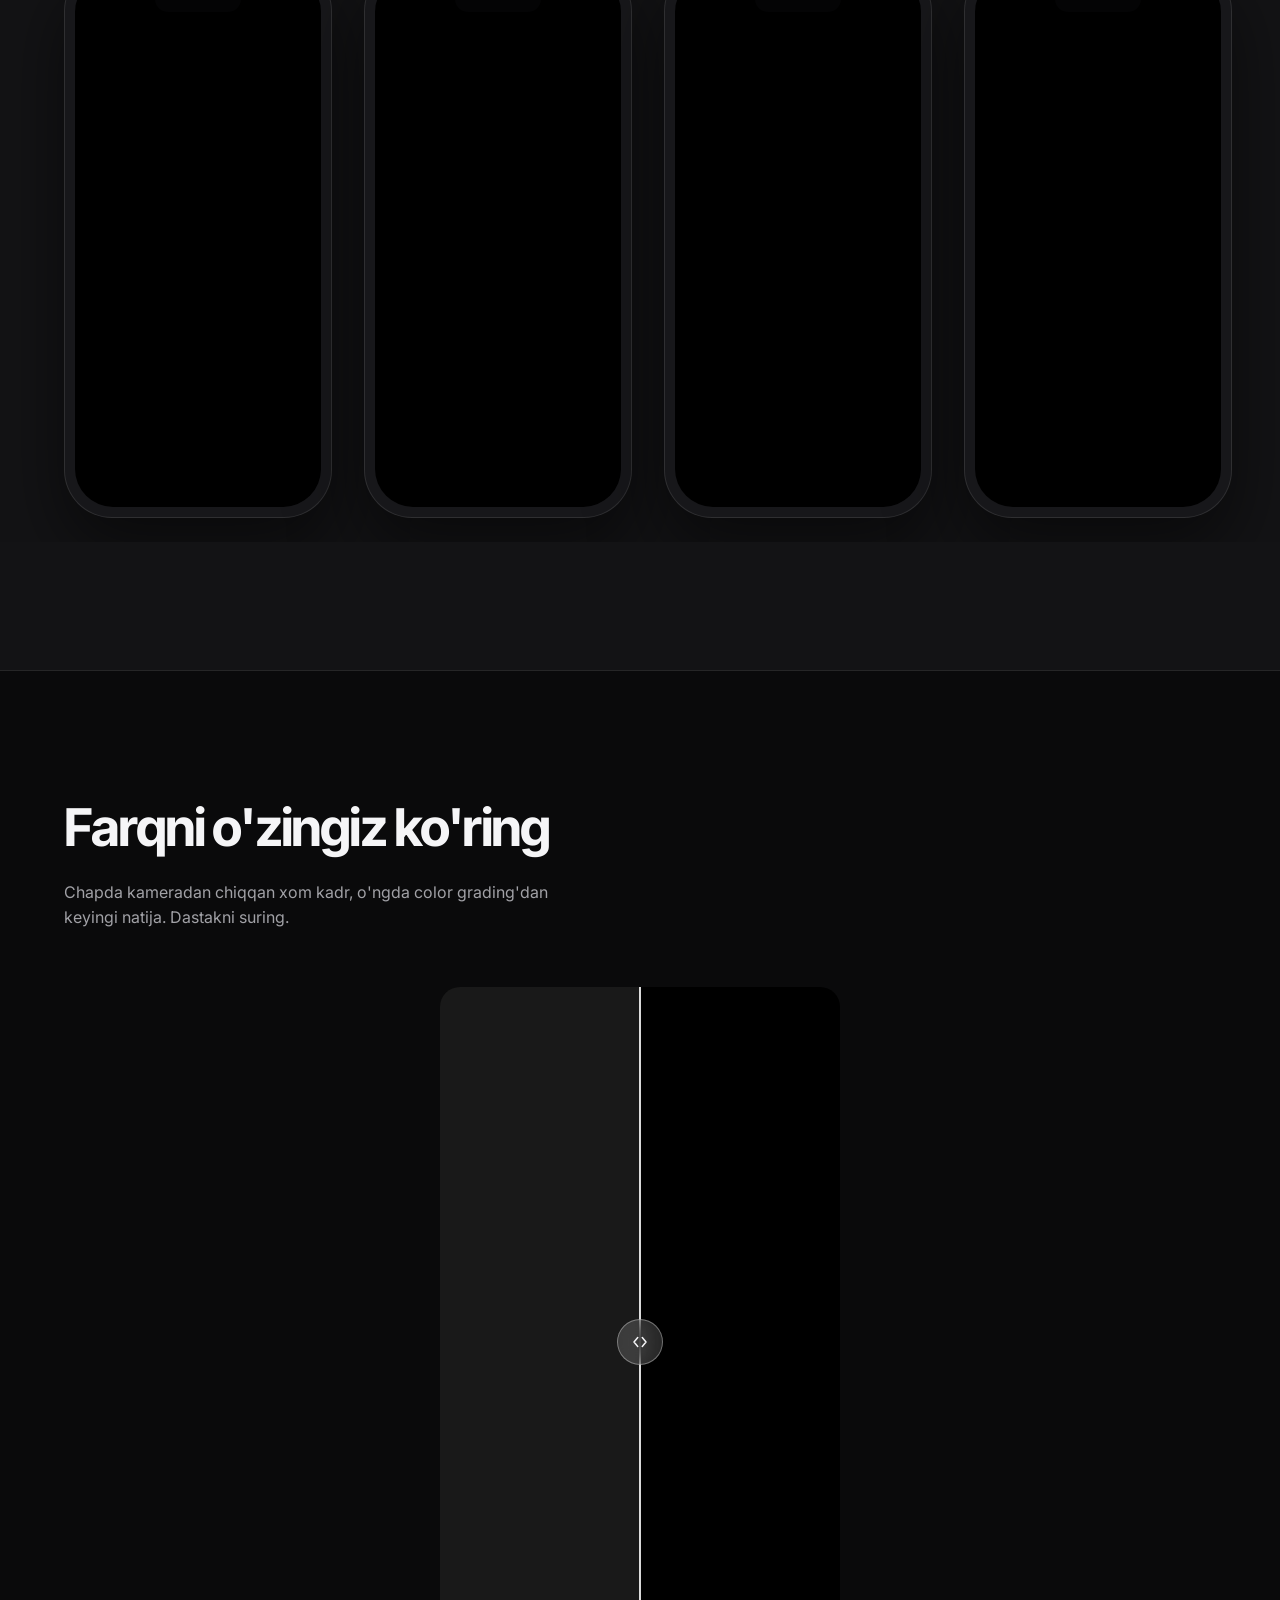
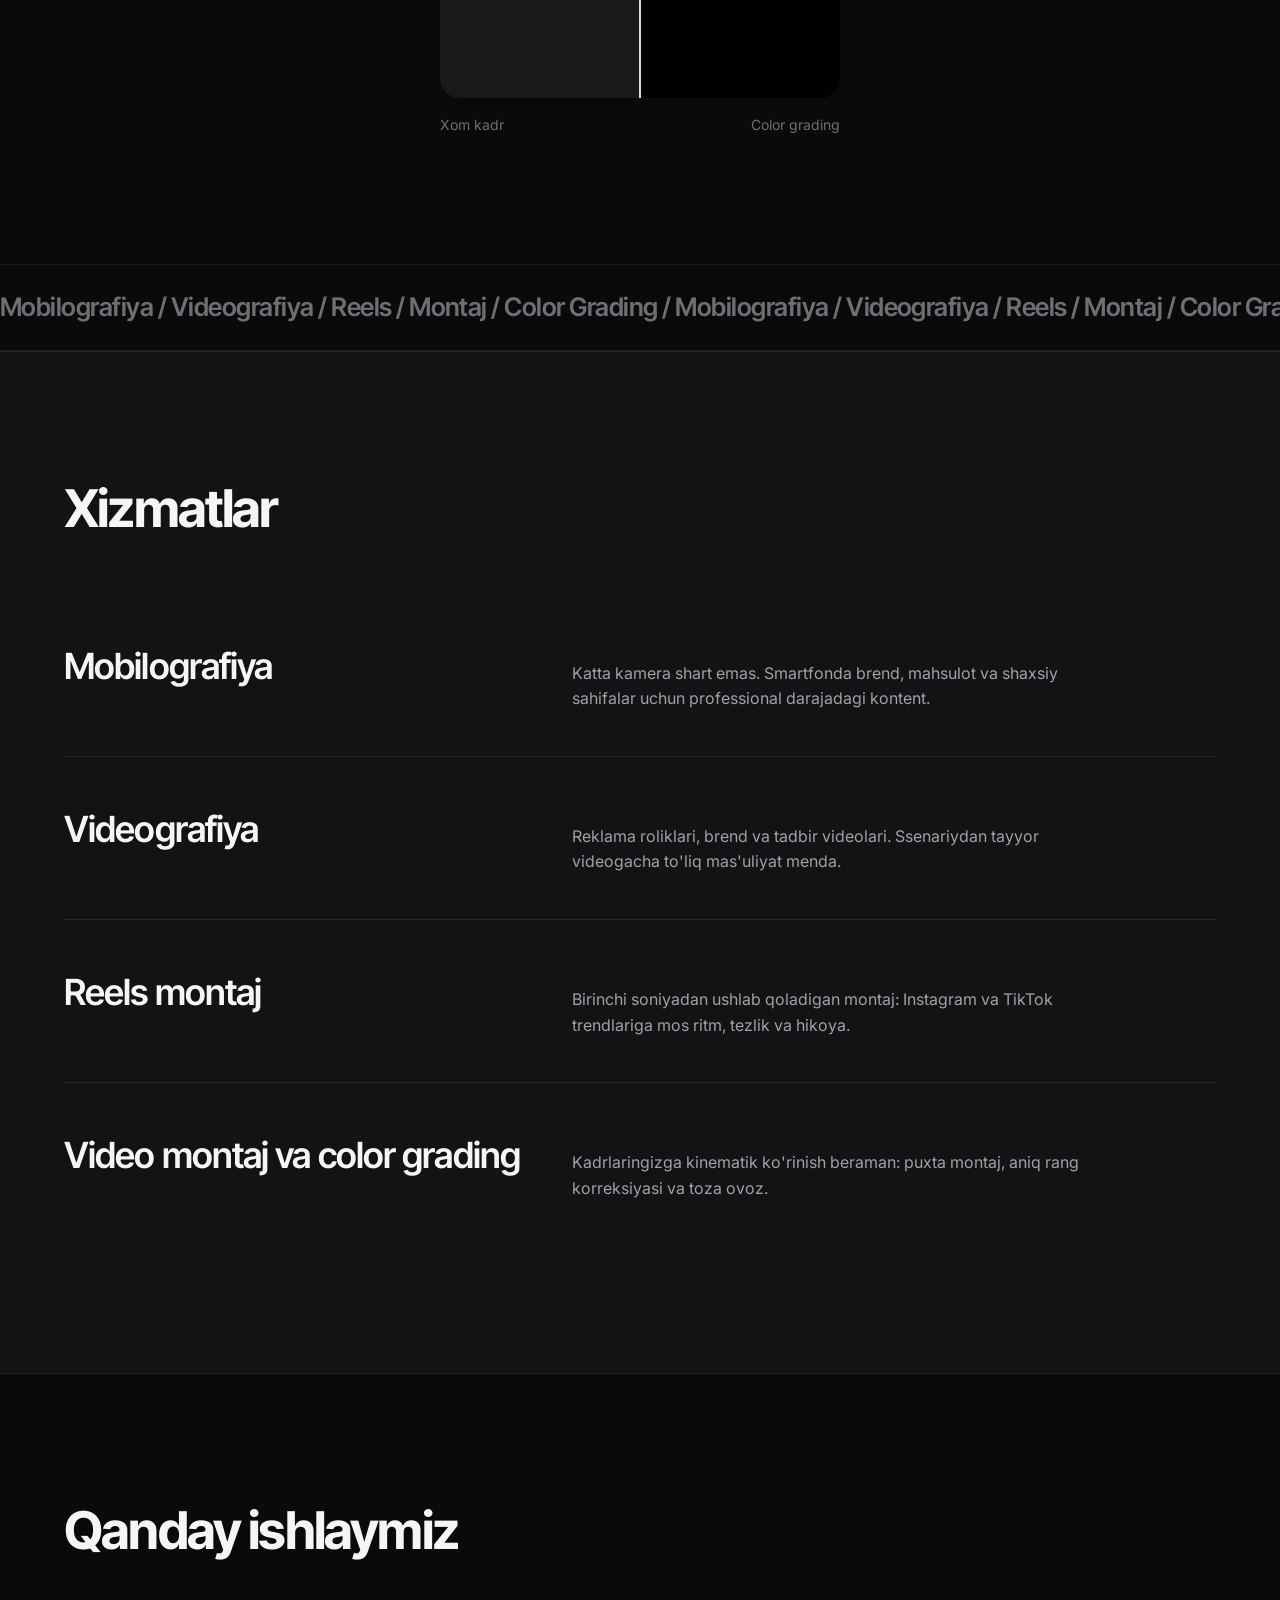
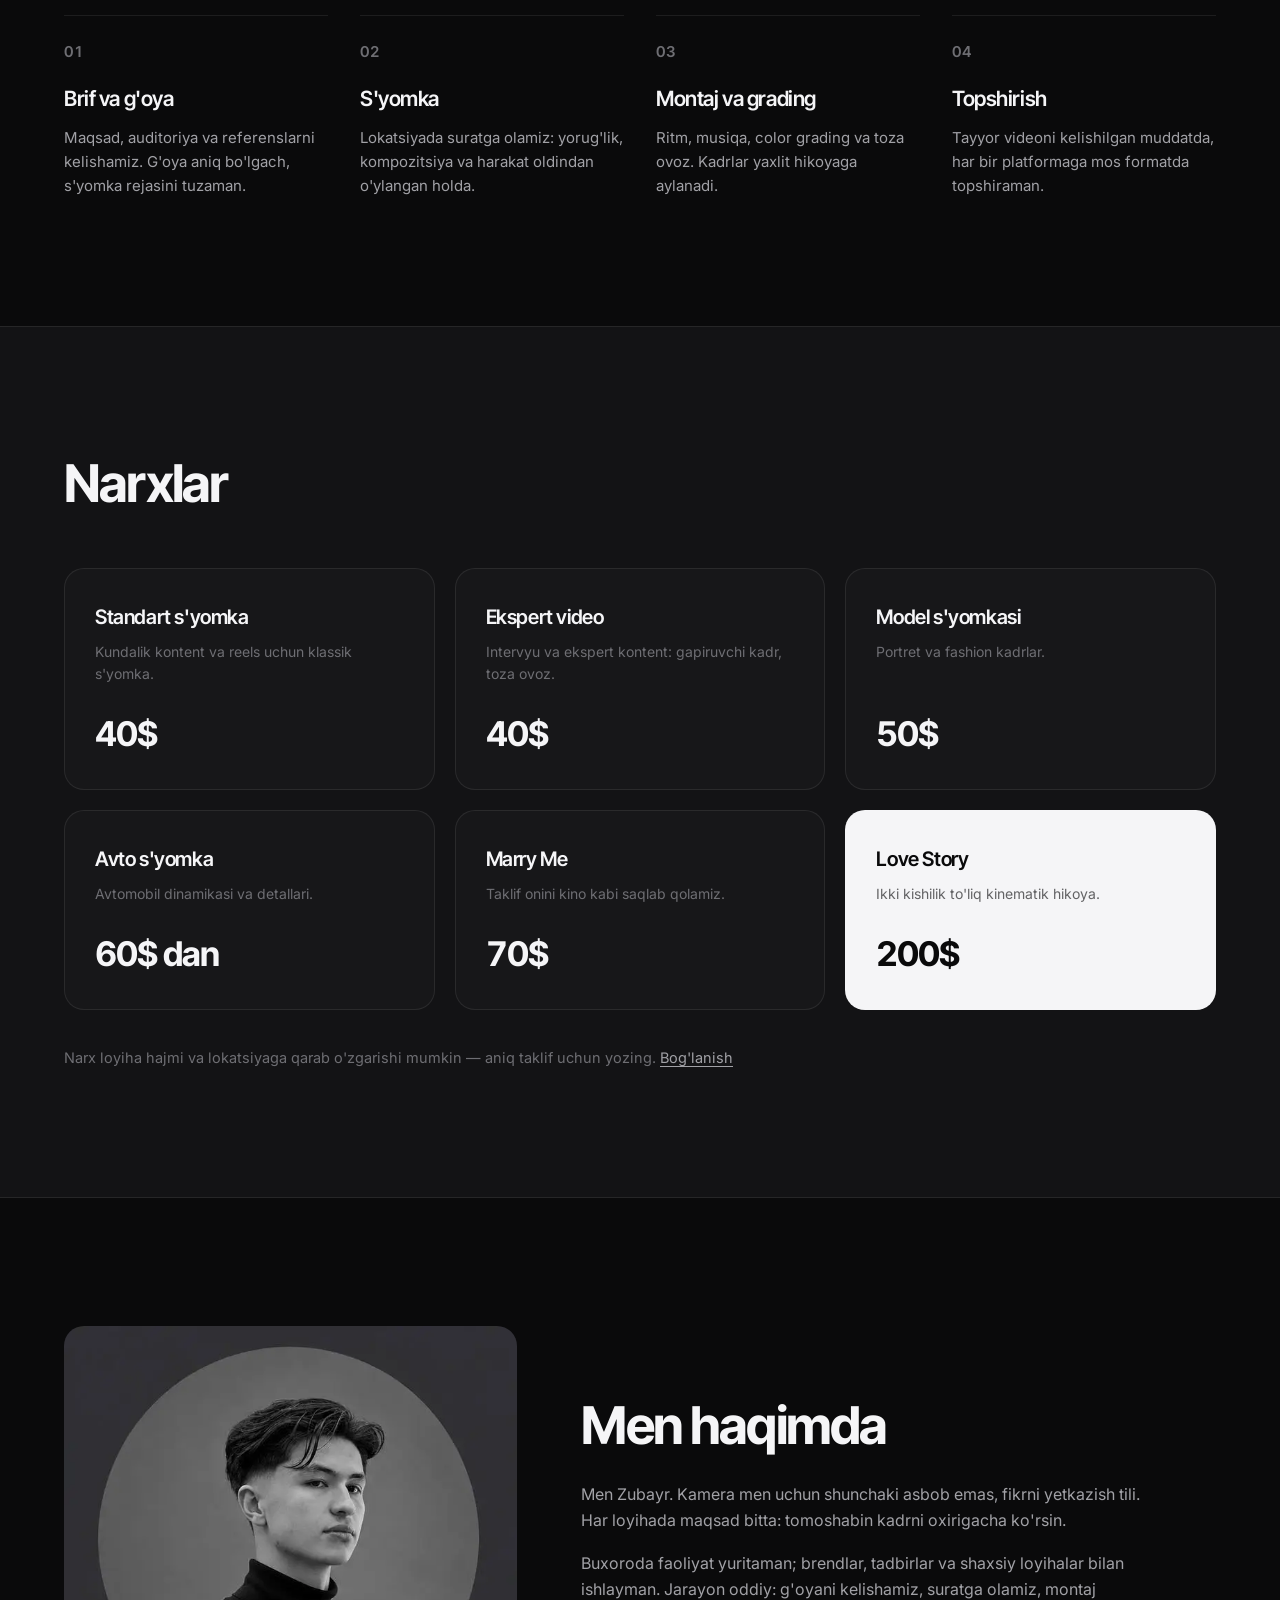
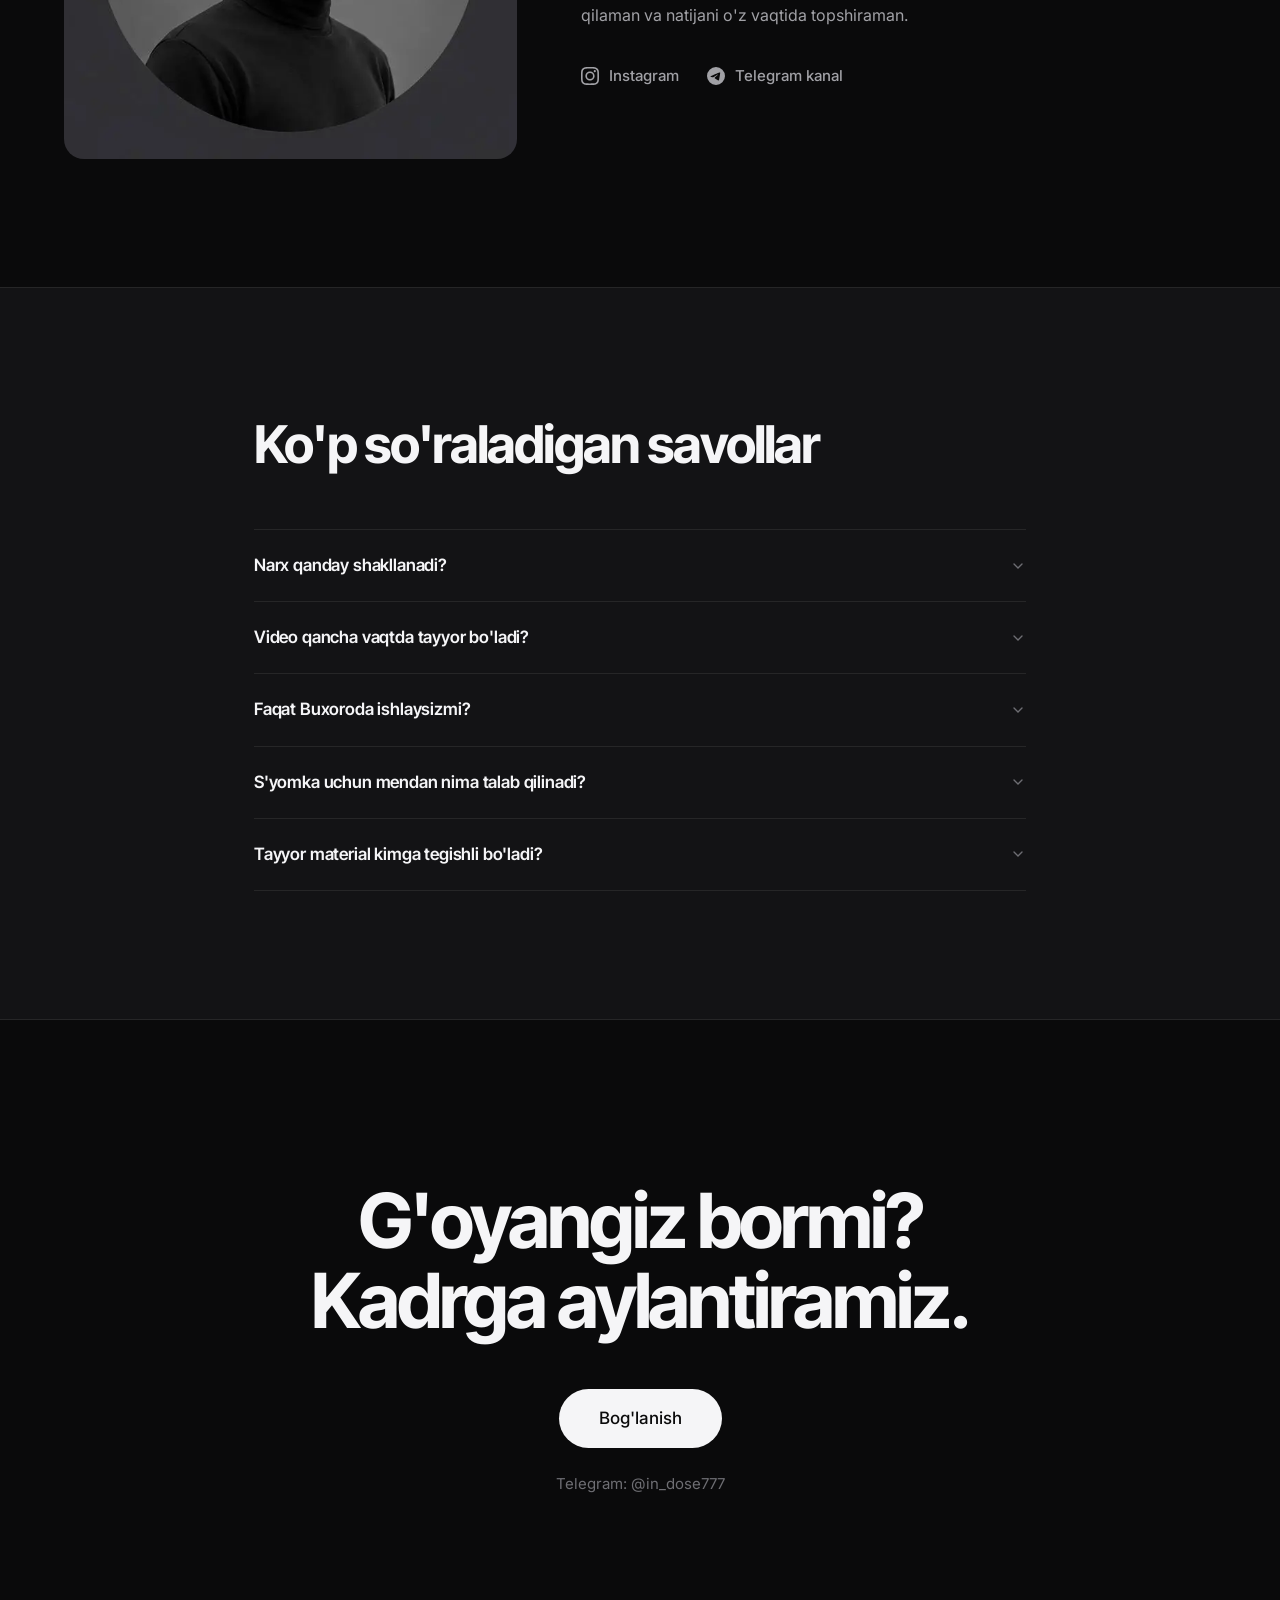
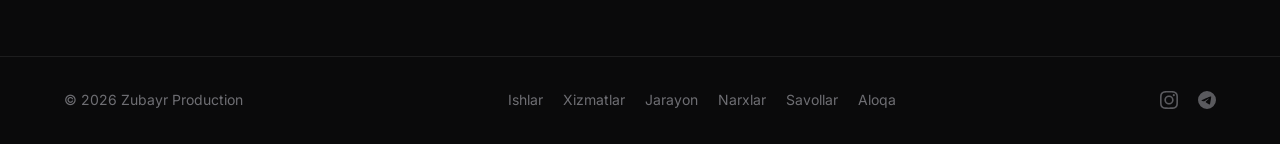
==== commit 2a549df6: "Add film-leader intro, split-text hero, inertia scroll, viewfinder details - 3-2-1 film leader on fi" ====
--- a/index.html
+++ b/index.html
@@ -102,6 +102,19 @@
 </head>
 <body>
 
+  <!-- Film-leader intro: 3-2-1 countdown, once per session (JS removes it; reduced motion skips it) -->
+  <div class="intro" id="intro" aria-hidden="true">
+    <div class="intro-ring">
+      <span class="intro-hand"></span>
+      <span class="intro-num" id="intro-num">3</span>
+    </div>
+    <span class="intro-meta intro-tl">Zubayr Production</span>
+    <span class="intro-meta intro-tr">24 fps</span>
+    <span class="intro-meta intro-bl" id="intro-tc">TC 00:00:00:00</span>
+    <span class="intro-meta intro-br">Scene 01 &mdash; Take 01</span>
+  </div>
+  <noscript><style>.intro { display: none; }</style></noscript>
+
   <!-- Navigation -->
   <header class="nav" id="nav">
     <div class="nav-inner">
@@ -253,6 +266,7 @@
             <!-- Oversized + pointer-events:none keeps YouTube overlays cropped out and non-interactive -->
             <iframe class="showreel-frame" src="https://www.youtube-nocookie.com/embed/QBpvtIF6uOY?autoplay=1&amp;mute=1&amp;controls=0&amp;loop=1&amp;playlist=QBpvtIF6uOY&amp;playsinline=1&amp;rel=0&amp;iv_load_policy=3&amp;disablekb=1&amp;fs=0" title="Showreel 2026" loading="lazy" allow="autoplay; encrypted-media" referrerpolicy="strict-origin-when-cross-origin"></iframe>
             <span class="showreel-caption">Showreel 2026</span>
+            <span class="showreel-rec" aria-hidden="true"><i></i>REC</span>
             <button type="button" class="showreel-play" id="showreel-play">
               <svg viewBox="0 0 24 24" width="14" height="14" fill="currentColor" aria-hidden="true"><path d="M8 5.5v13l11-6.5z"/></svg>
               <span data-i18n="showreel.play">Ovoz bilan ko'rish</span>
--- a/css/style.css
+++ b/css/style.css
@@ -406,6 +406,7 @@
   transform: translateY(8px);
   transition: opacity 0.35s ease, transform 0.45s var(--ease);
   pointer-events: none;
+  z-index: 3; /* stays above the viewfinder corner brackets */
 }
 
 .work-ig em { font-style: normal; }
@@ -1291,3 +1292,199 @@
   .work-video, .work-ig, .client-chip { transition: none; }
   .faq-item summary svg, .showreel-play { transition: none; }
 }
+
+/* ---------- Film-leader intro ---------- */
+
+.intro {
+  position: fixed;
+  inset: 0;
+  z-index: 1500; /* below the grain overlay, so the leader gets film texture too */
+  background: var(--bg);
+  display: flex;
+  align-items: center;
+  justify-content: center;
+}
+
+/* crosshair through the frame center */
+.intro::before,
+.intro::after {
+  content: "";
+  position: absolute;
+  background: rgba(255, 255, 255, 0.05);
+}
+
+.intro::before { left: 50%; top: 0; bottom: 0; width: 1px; }
+.intro::after  { top: 50%; left: 0; right: 0; height: 1px; }
+
+.intro-ring {
+  position: relative;
+  width: 168px;
+  height: 168px;
+  border-radius: 50%;
+  border: 1px solid rgba(255, 255, 255, 0.16);
+  display: flex;
+  align-items: center;
+  justify-content: center;
+}
+
+.intro-ring::before {
+  content: "";
+  position: absolute;
+  inset: 14px;
+  border-radius: 50%;
+  border: 1px solid rgba(255, 255, 255, 0.08);
+}
+
+.intro-hand {
+  position: absolute;
+  left: 50%;
+  top: 50%;
+  width: 1.5px;
+  height: 82px;
+  margin-left: -0.75px;
+  transform-origin: top center;
+  background: linear-gradient(rgba(245, 245, 247, 0), rgba(245, 245, 247, 0.8));
+  animation: intro-spin 0.45s linear 3;
+}
+
+@keyframes intro-spin {
+  from { transform: rotate(0deg); }
+  to   { transform: rotate(360deg); }
+}
+
+.intro-num {
+  font-family: var(--font-display);
+  font-size: 64px;
+  font-weight: 700;
+  letter-spacing: -0.04em;
+  line-height: 1;
+  animation: intro-num-in 0.45s var(--ease);
+}
+
+@keyframes intro-num-in {
+  from { opacity: 0; transform: scale(1.2); }
+  to   { opacity: 1; transform: scale(1); }
+}
+
+.intro-meta {
+  position: absolute;
+  font-size: 11px;
+  font-weight: 500;
+  letter-spacing: 0.14em;
+  text-transform: uppercase;
+  font-variant-numeric: tabular-nums;
+  color: var(--text-3);
+}
+
+.intro-tl { top: 24px; left: 26px; }
+.intro-tr { top: 24px; right: 26px; }
+.intro-bl { bottom: 24px; left: 26px; }
+.intro-br { bottom: 24px; right: 26px; }
+
+.intro.out {
+  transform: translateY(-101%);
+  transition: transform 0.65s cubic-bezier(0.7, 0, 0.2, 1);
+}
+
+/* ---------- Hero split-text ---------- */
+
+/* hero copy holds still under the intro, then rises when it lifts */
+body.has-intro .hero-content .reveal {
+  opacity: 0;
+  transform: translateY(26px);
+  transition: none;
+}
+
+.hero h1.split {
+  opacity: 1;
+  transform: none;
+  transition: none;
+}
+
+.hero h1 .w {
+  display: inline-block;
+  overflow: hidden;
+  /* clip room for descenders at the tight 1.02 line-height */
+  padding-bottom: 0.12em;
+  margin-bottom: -0.12em;
+}
+
+.hero h1 .c {
+  display: inline-block;
+  transform: translateY(118%);
+  transition: transform 0.85s var(--ease);
+}
+
+.hero h1.chars-in .c { transform: none; }
+
+/* ---------- Viewfinder: corner brackets + REC ---------- */
+
+@media (hover: hover) and (pointer: fine) {
+  .work-media::after,
+  .phone-screen::before {
+    content: "";
+    position: absolute;
+    inset: 12px;
+    z-index: 2;
+    pointer-events: none;
+    opacity: 0;
+    transform: scale(1.08);
+    transition: opacity 0.3s ease, transform 0.55s var(--ease);
+    --vf: rgba(245, 245, 247, 0.85);
+    background:
+      linear-gradient(var(--vf), var(--vf)) left top / 16px 1.5px,
+      linear-gradient(var(--vf), var(--vf)) left top / 1.5px 16px,
+      linear-gradient(var(--vf), var(--vf)) right top / 16px 1.5px,
+      linear-gradient(var(--vf), var(--vf)) right top / 1.5px 16px,
+      linear-gradient(var(--vf), var(--vf)) left bottom / 16px 1.5px,
+      linear-gradient(var(--vf), var(--vf)) left bottom / 1.5px 16px,
+      linear-gradient(var(--vf), var(--vf)) right bottom / 16px 1.5px,
+      linear-gradient(var(--vf), var(--vf)) right bottom / 1.5px 16px;
+    background-repeat: no-repeat;
+  }
+
+  .work:hover .work-media::after,
+  .work:focus-visible .work-media::after,
+  .phone:hover .phone-screen::before,
+  .phone:focus-visible .phone-screen::before {
+    opacity: 1;
+    transform: scale(1);
+  }
+}
+
+.showreel-rec {
+  position: absolute;
+  top: 20px;
+  right: 24px;
+  display: inline-flex;
+  align-items: center;
+  gap: 8px;
+  font-size: 11px;
+  font-weight: 600;
+  letter-spacing: 0.16em;
+  color: var(--text);
+  text-shadow: 0 1px 10px rgba(0, 0, 0, 0.6);
+}
+
+.showreel-rec i {
+  width: 7px;
+  height: 7px;
+  border-radius: 50%;
+  background: var(--text);
+  animation: rec-blink 1.2s linear infinite;
+}
+
+@keyframes rec-blink {
+  0%, 55%  { opacity: 1; }
+  56%, 100% { opacity: 0.2; }
+}
+
+@media (max-width: 768px) {
+  .showreel-rec { top: 14px; right: 16px; }
+}
+
+@media (prefers-reduced-motion: reduce) {
+  .intro { display: none; }
+  .showreel-rec i { animation: none; }
+  .hero h1 .c { transform: none; transition: none; }
+}
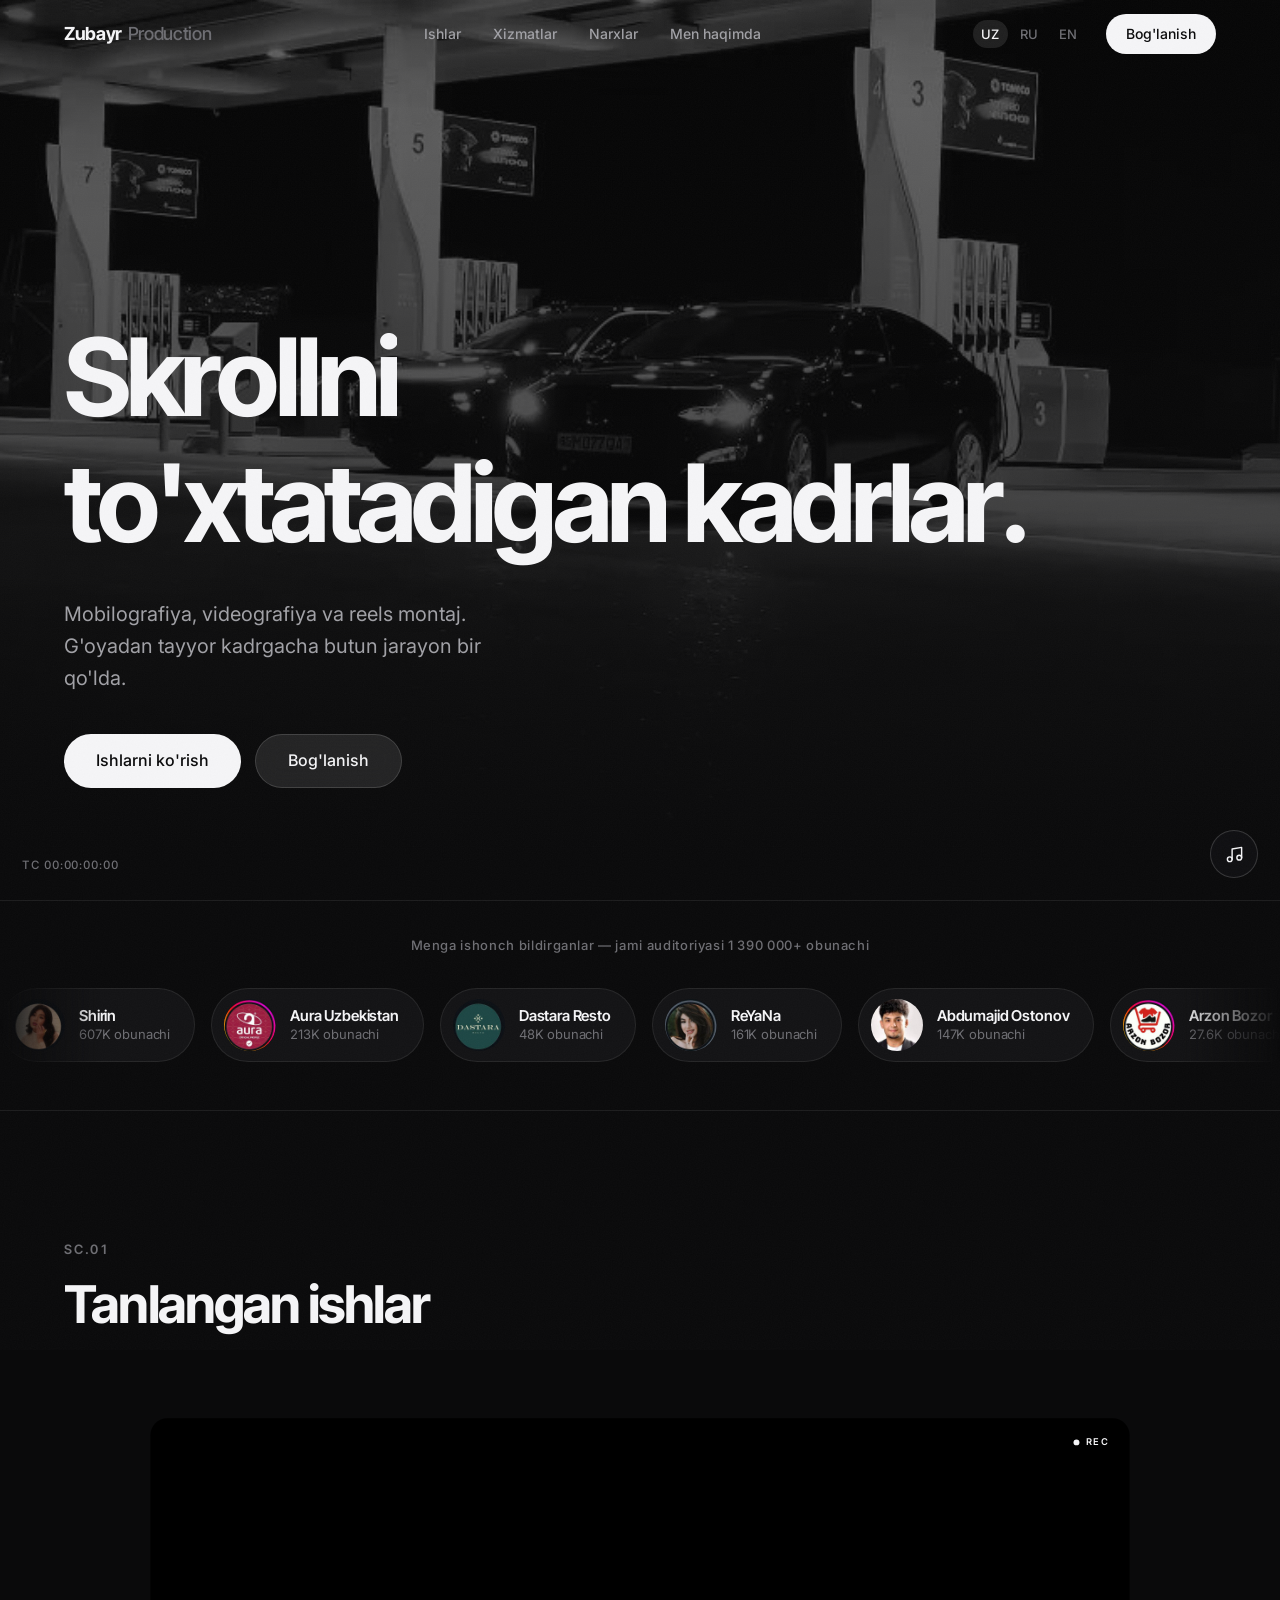
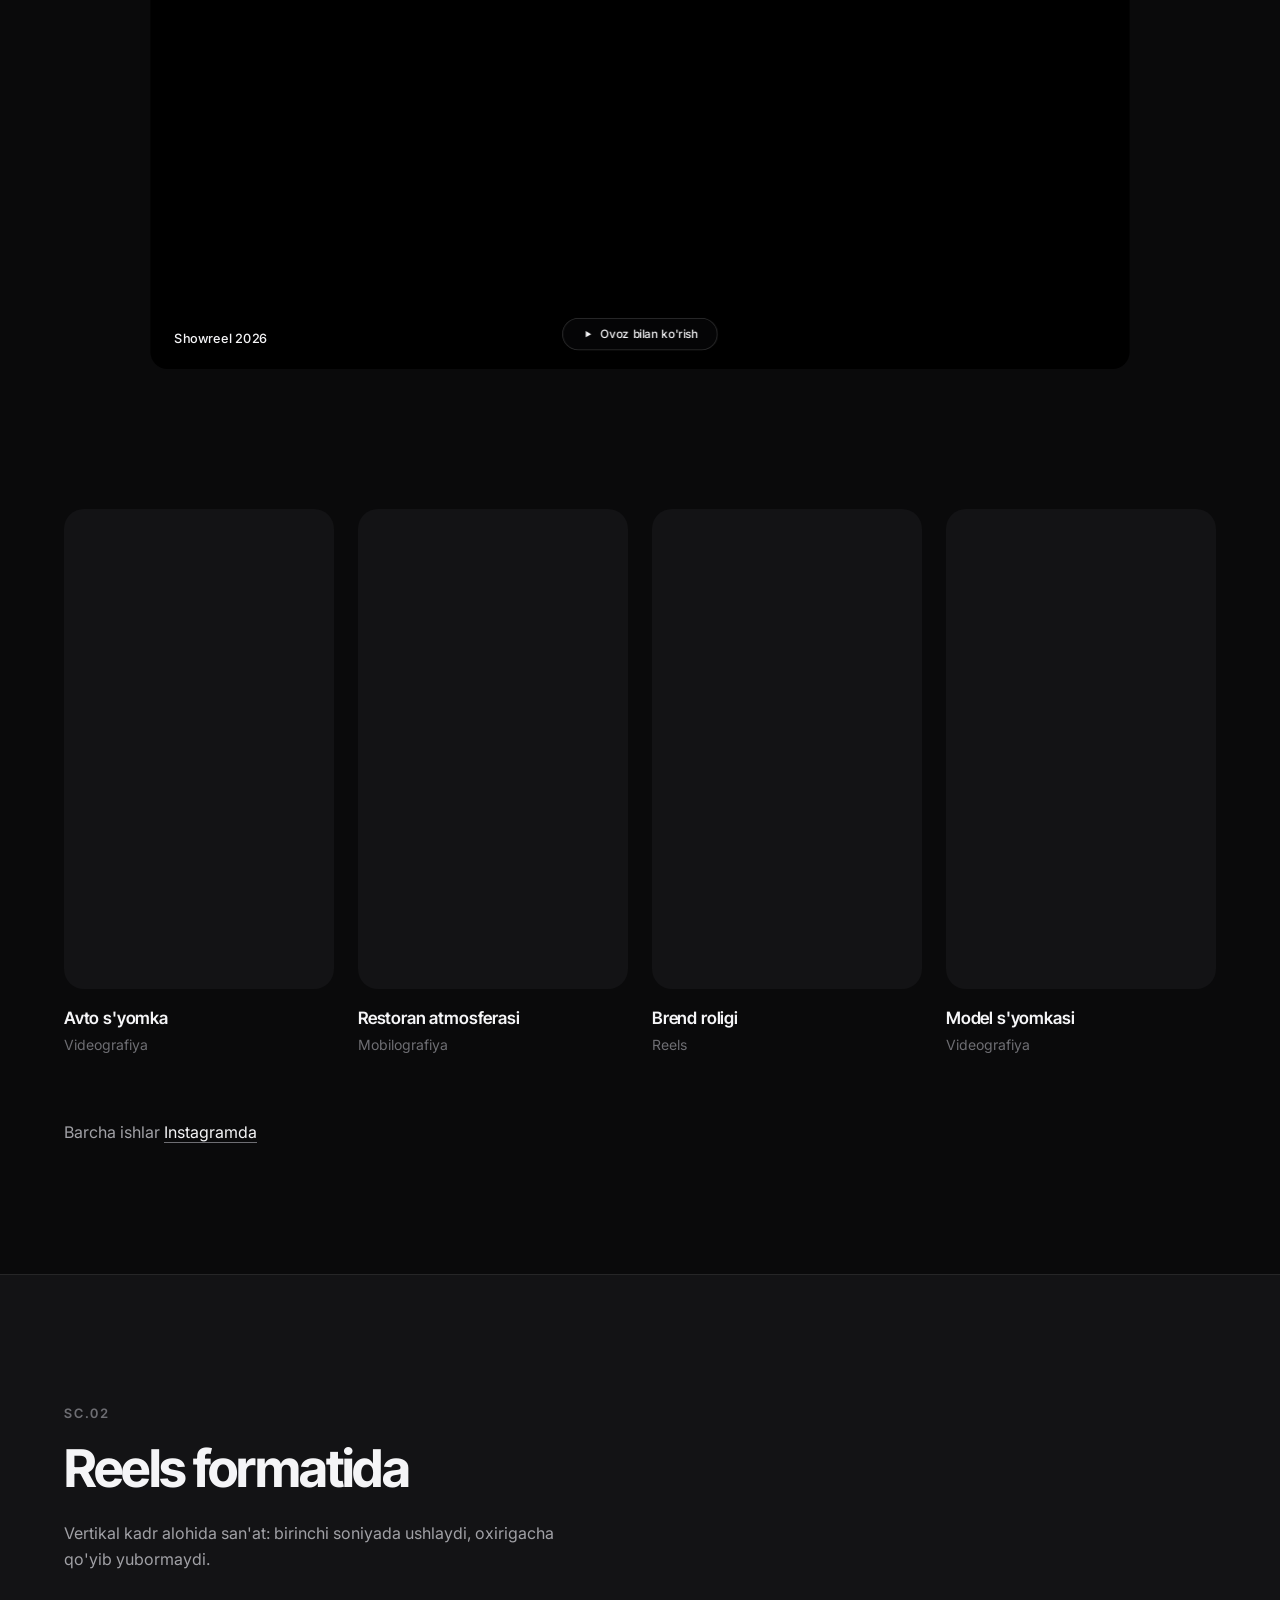
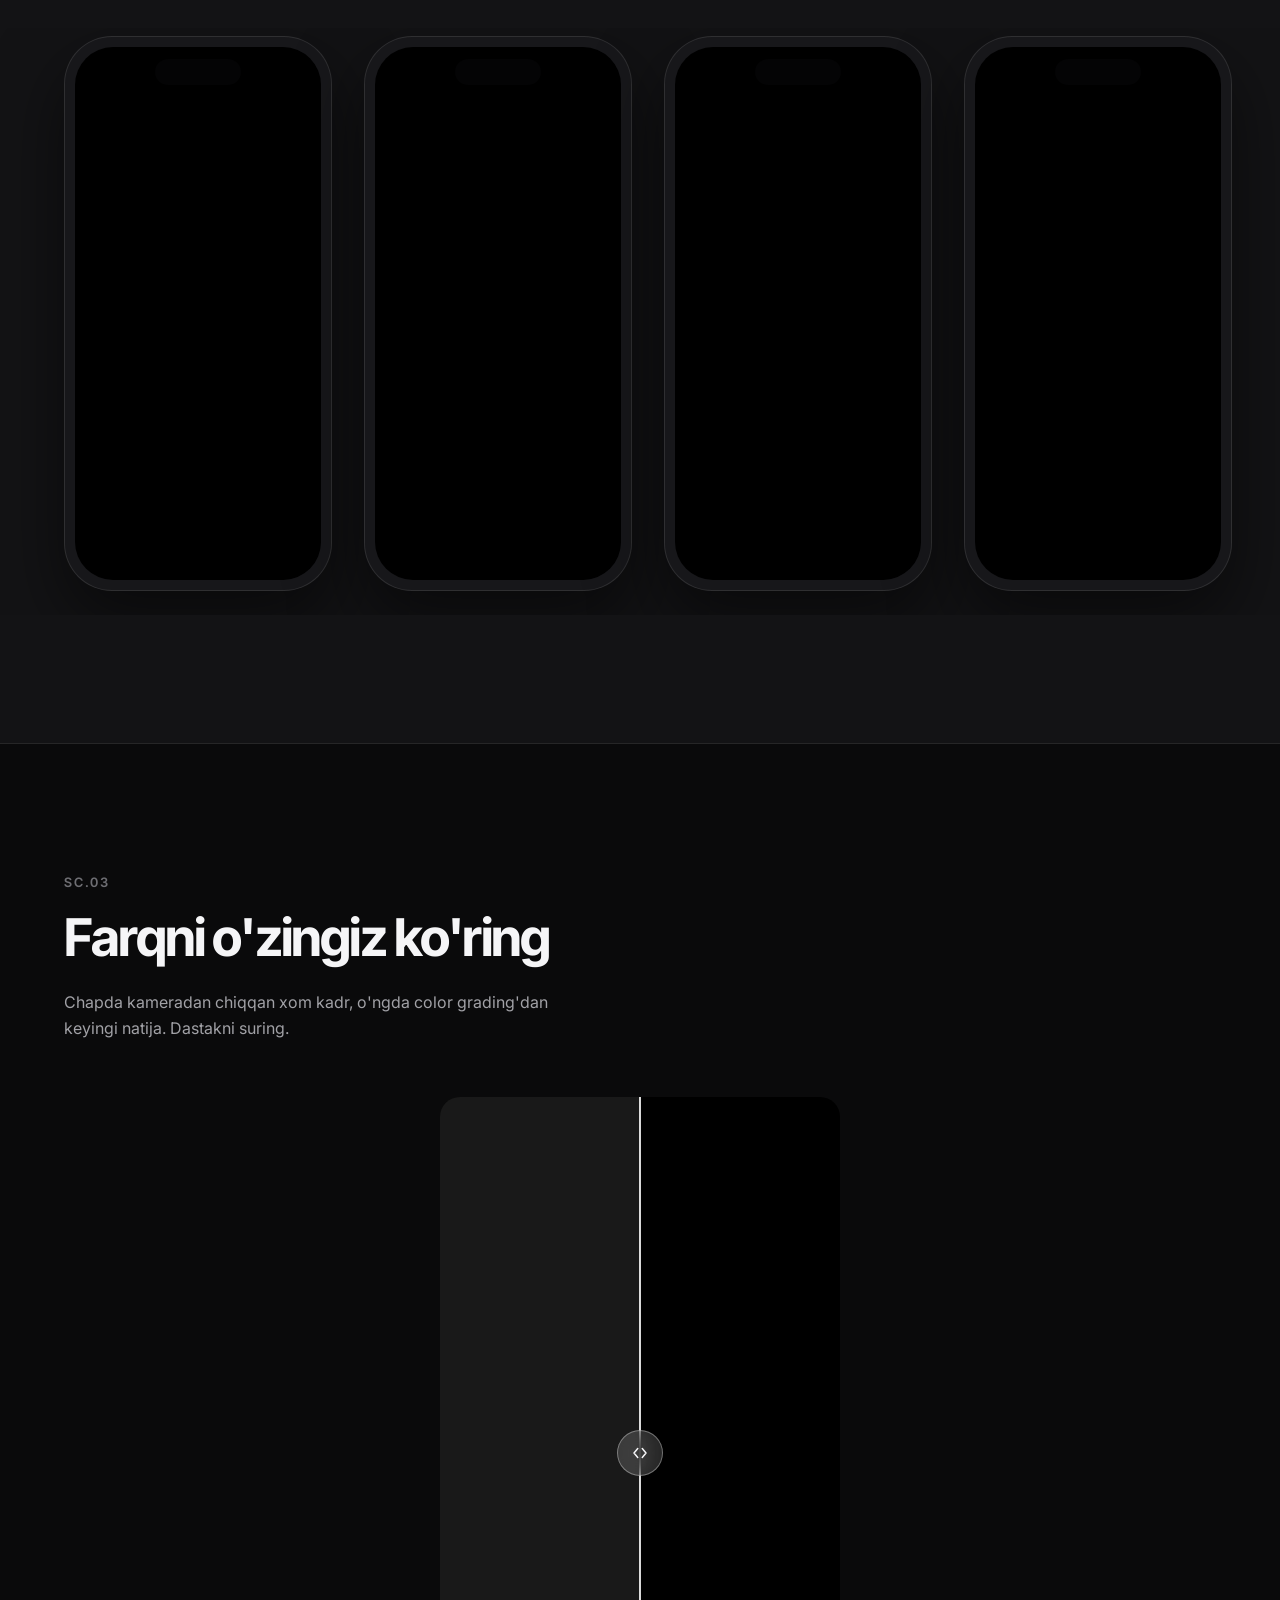
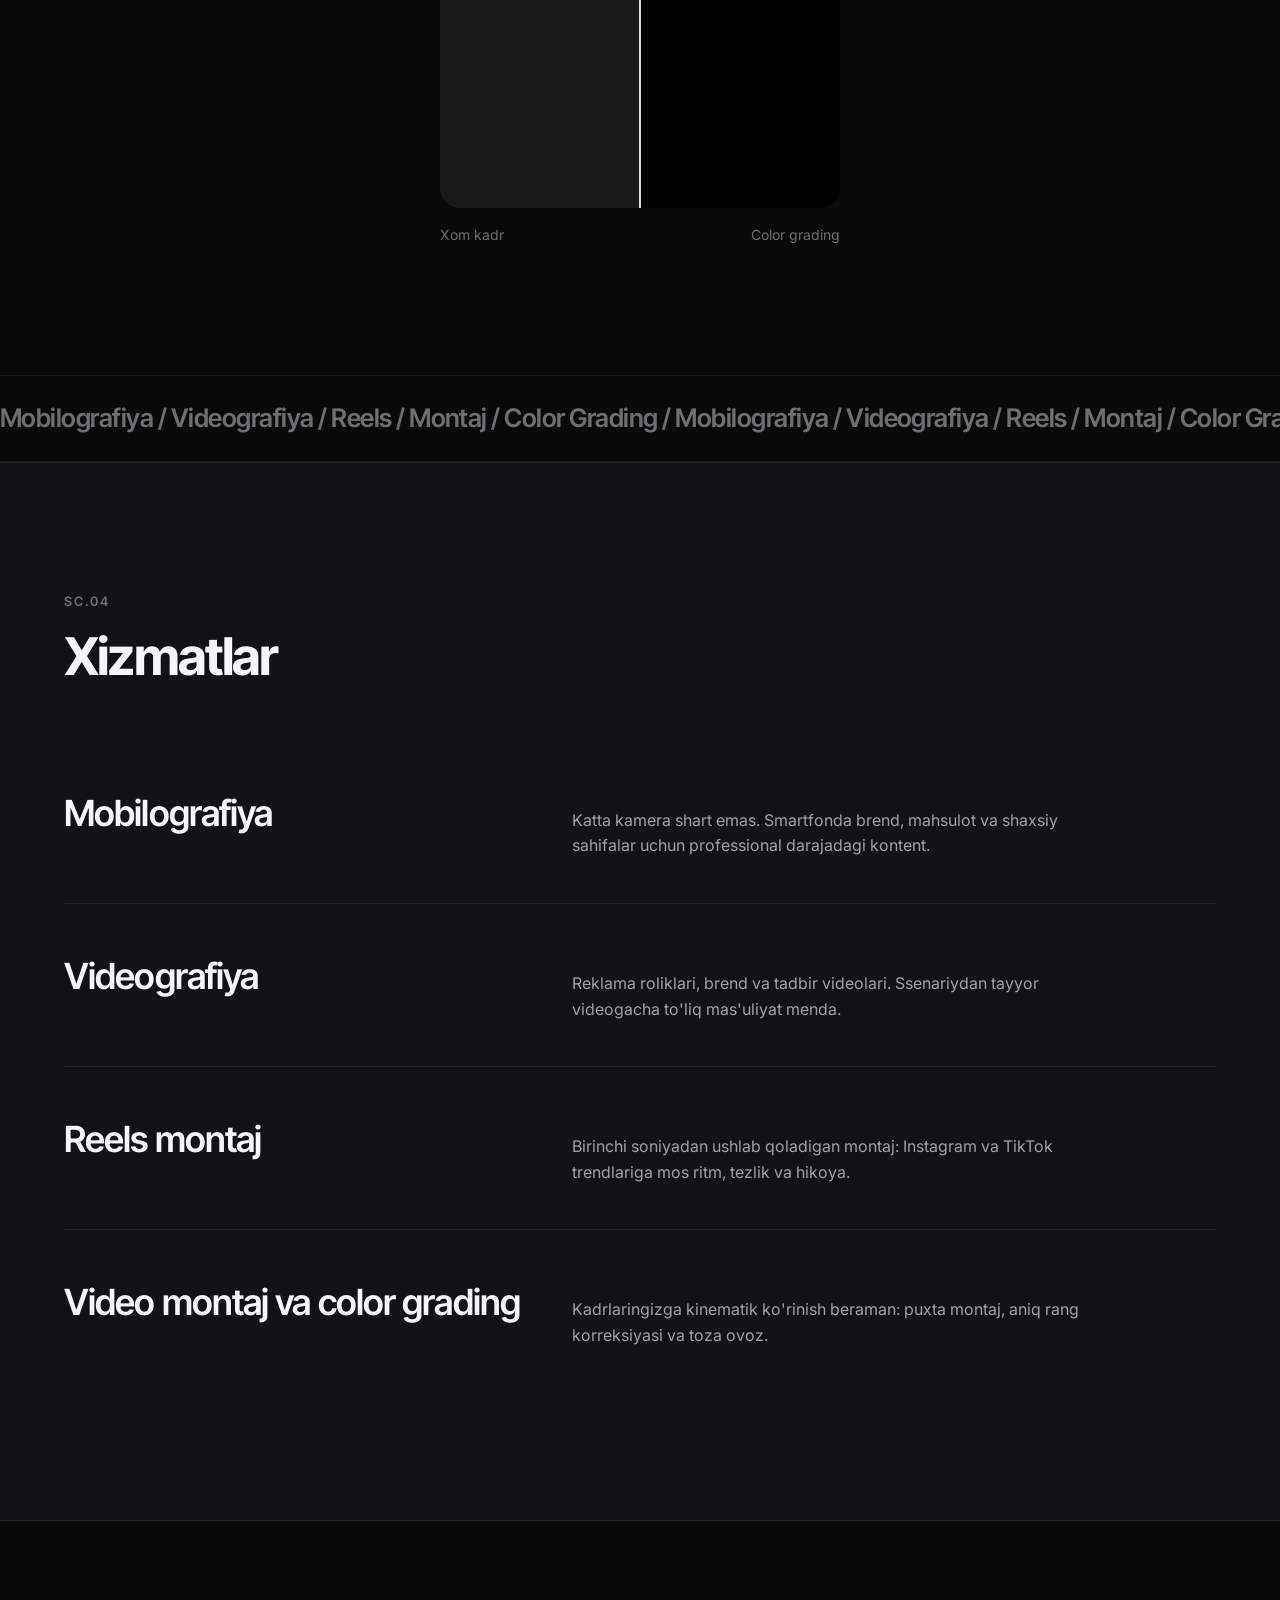
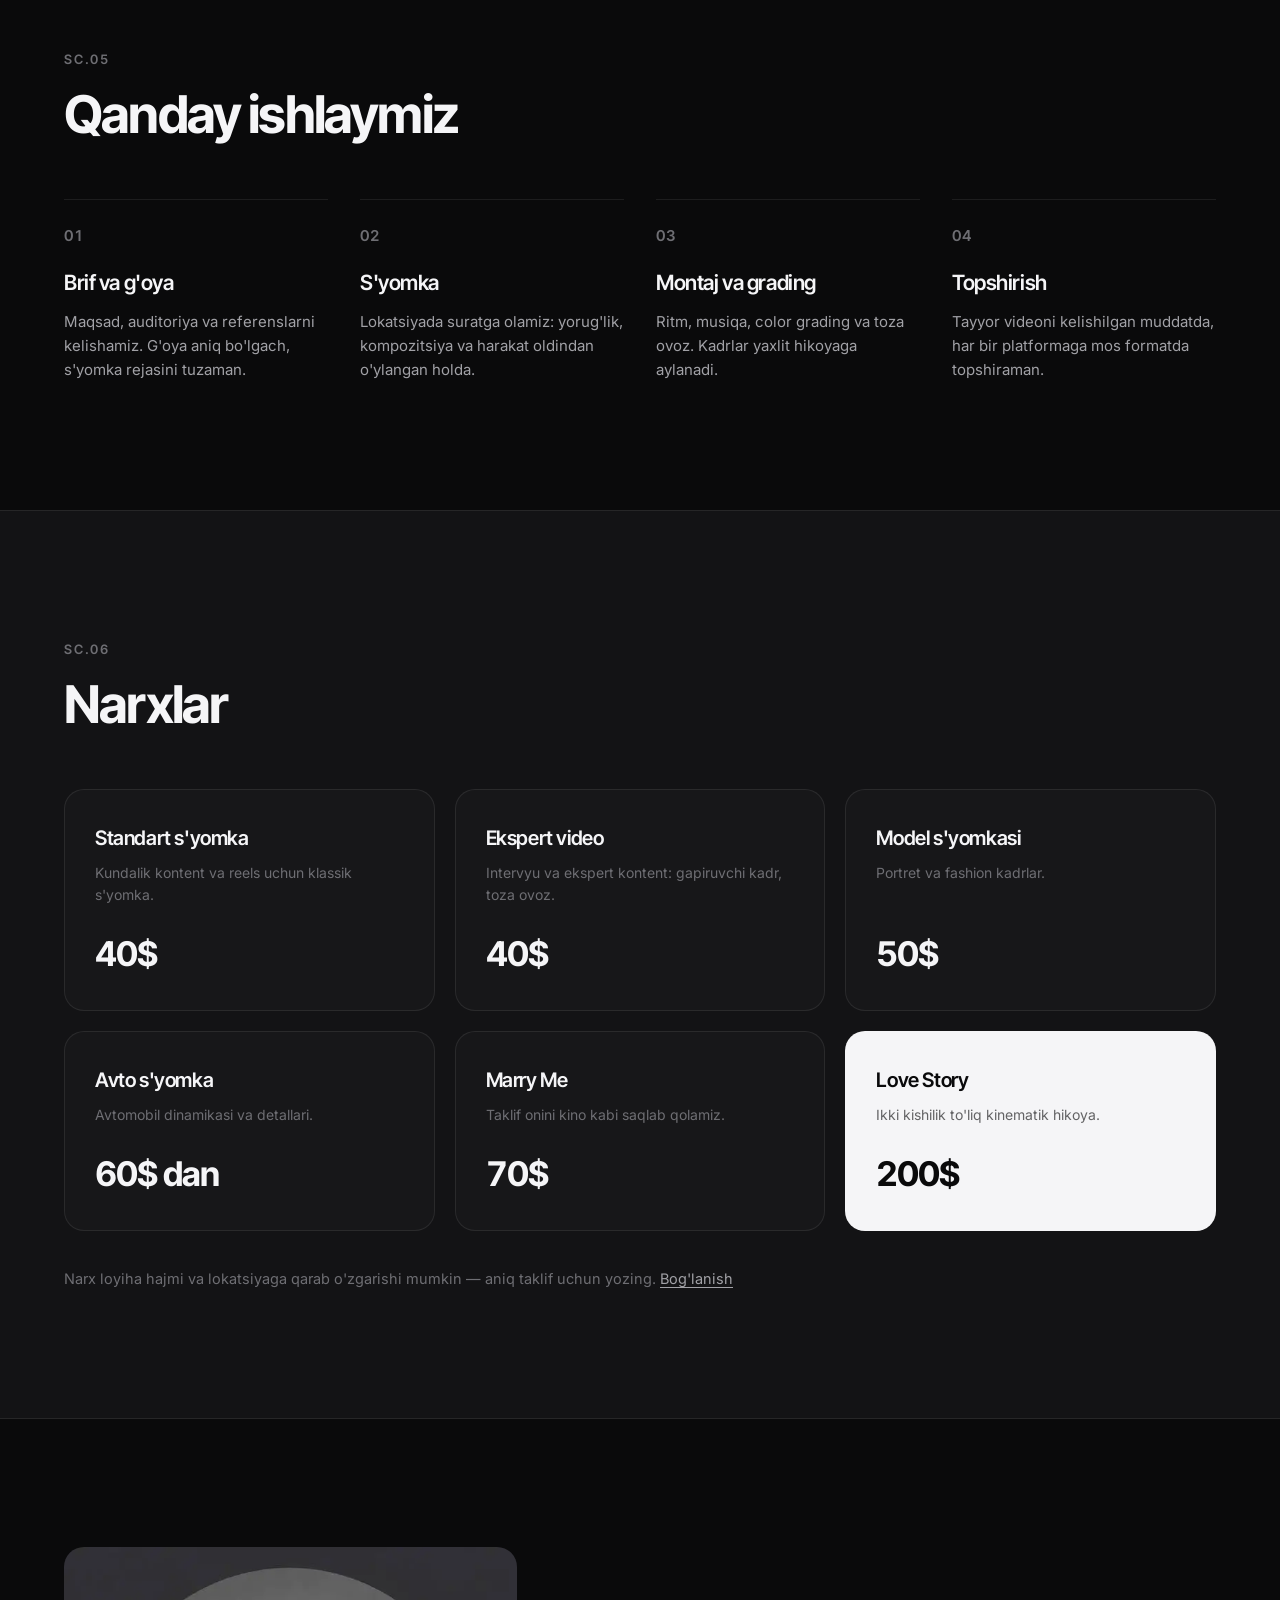
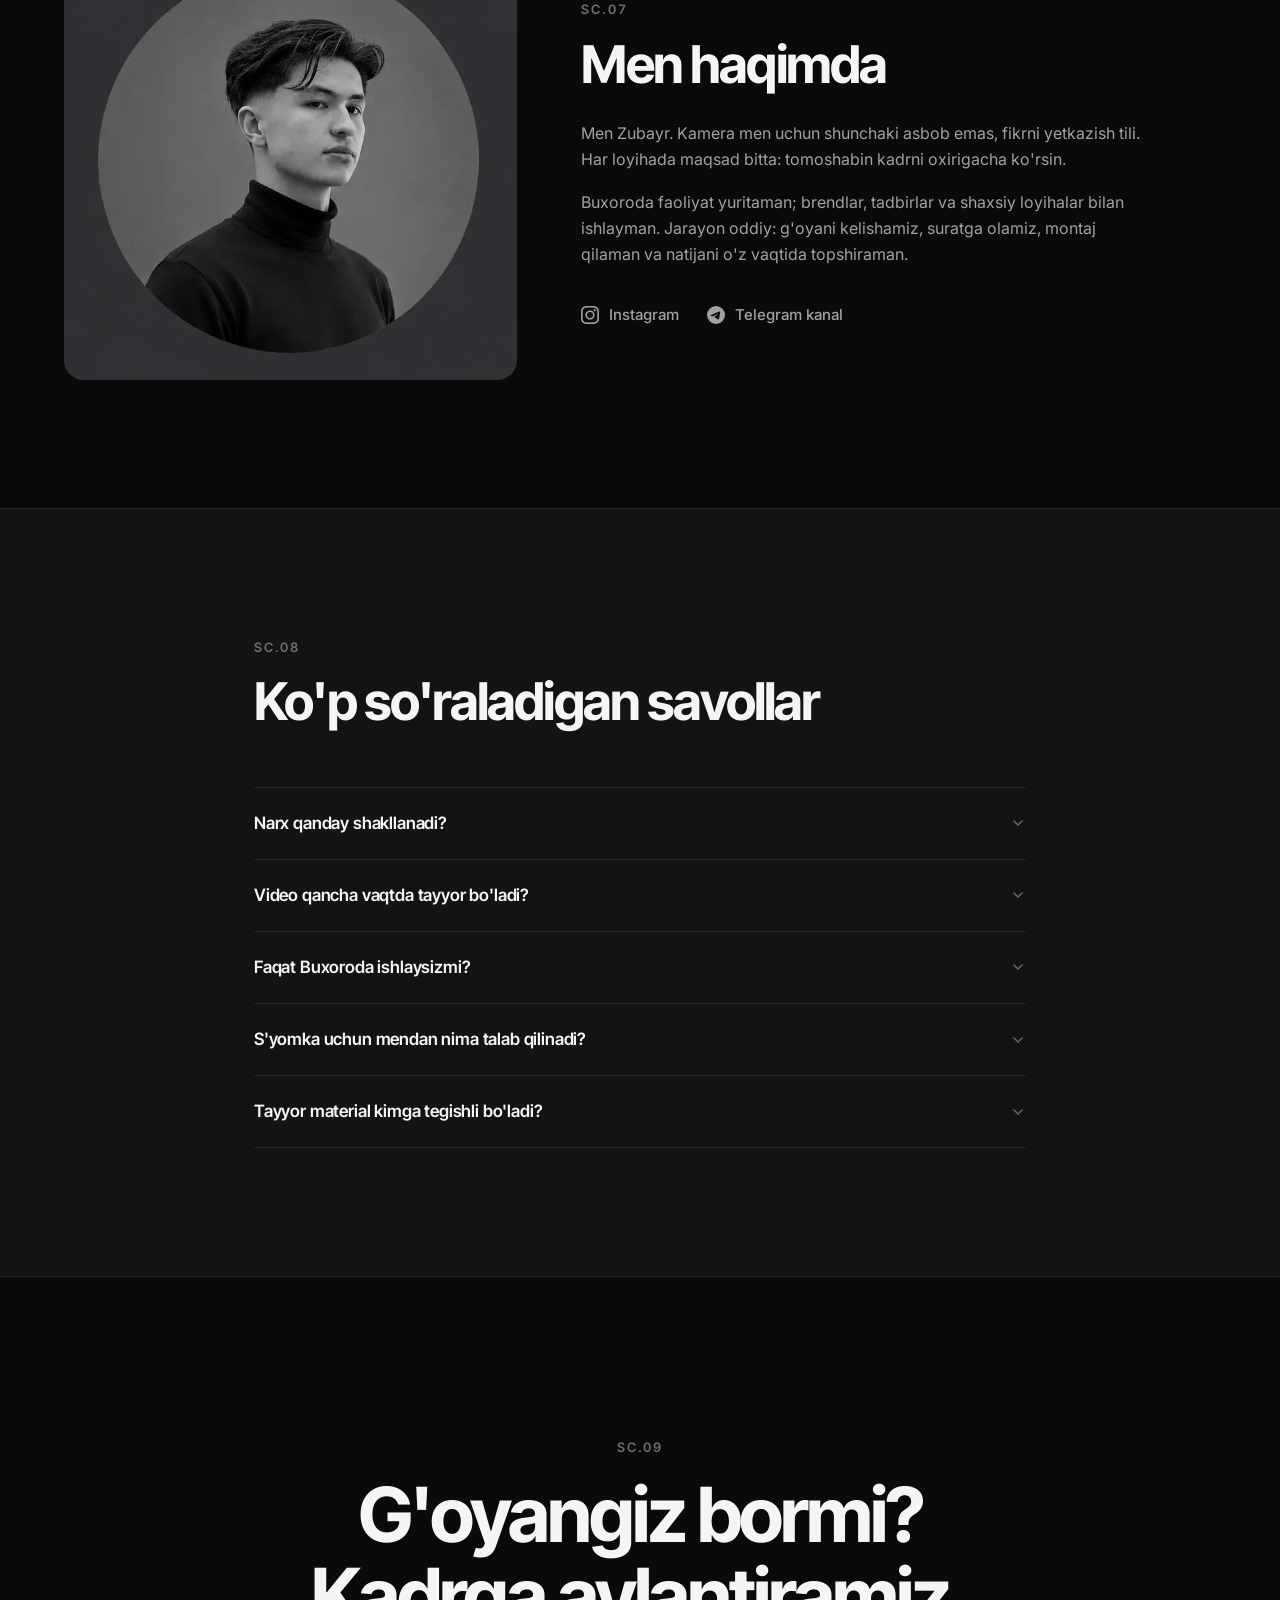
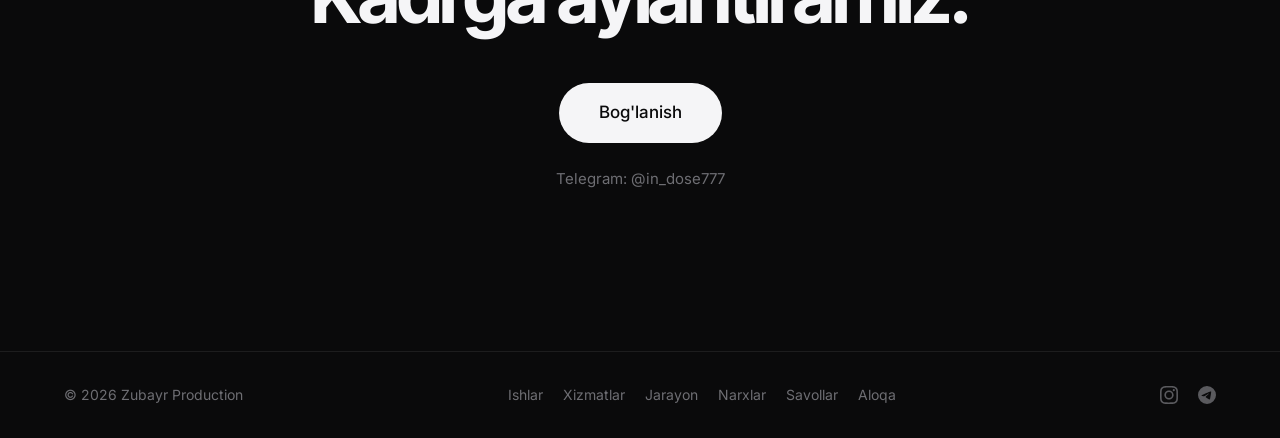
==== commit b130083b: "Add SC scene markers, odometer stat counters, lightbox letterbox bars - SC.01..SC.09 auto-numbered v" ====
--- a/index.html
+++ b/index.html
@@ -259,6 +259,7 @@
     <!-- Showreel + Work -->
     <section class="section" id="ishlar">
       <div class="container">
+        <span class="sc-num reveal" aria-hidden="true"></span>
         <h2 class="section-title reveal" data-i18n="works.title">Tanlangan ishlar</h2>
 
         <div class="showreel-zoom">
@@ -328,6 +329,7 @@
     <!-- Reels phones -->
     <section class="section section-alt" id="reels">
       <div class="container">
+        <span class="sc-num reveal" aria-hidden="true"></span>
         <h2 class="section-title reveal" data-i18n="reels.title">Reels formatida</h2>
         <p class="section-sub reveal" data-i18n="reels.sub">Vertikal kadr alohida san'at: birinchi soniyada ushlaydi, oxirigacha qo'yib yubormaydi.</p>
       </div>
@@ -374,6 +376,7 @@
     <!-- Before / After grading -->
     <section class="section" id="grading">
       <div class="container">
+        <span class="sc-num reveal" aria-hidden="true"></span>
         <h2 class="section-title reveal" data-i18n="grading.title">Farqni o'zingiz ko'ring</h2>
         <p class="section-sub reveal" data-i18n="grading.sub">Chapda kameradan chiqqan xom kadr, o'ngda color grading'dan keyingi natija. Dastakni suring.</p>
         <!-- One video, two looks: the left side is desaturated live via backdrop-filter, so both halves stay in perfect sync. -->
@@ -405,6 +408,7 @@
     <!-- Services -->
     <section class="section section-alt" id="xizmatlar">
       <div class="container">
+        <span class="sc-num reveal" aria-hidden="true"></span>
         <h2 class="section-title reveal" data-i18n="services.title">Xizmatlar</h2>
         <ul class="services">
           <li class="service reveal">
@@ -430,6 +434,7 @@
     <!-- Process -->
     <section class="section" id="jarayon">
       <div class="container">
+        <span class="sc-num reveal" aria-hidden="true"></span>
         <h2 class="section-title reveal" data-i18n="process.title">Qanday ishlaymiz</h2>
         <ol class="process">
           <li class="step reveal">
@@ -459,6 +464,7 @@
     <!-- Pricing -->
     <section class="section section-alt" id="narxlar">
       <div class="container">
+        <span class="sc-num reveal" aria-hidden="true"></span>
         <h2 class="section-title reveal" data-i18n="pricing.title">Narxlar</h2>
         <div class="price-grid">
           <article class="price-card reveal">
@@ -503,6 +509,7 @@
           <img src="assets/me.webp" alt="Zubayr portreti" width="652" height="622" loading="lazy">
         </div>
         <div class="about-text">
+          <span class="sc-num reveal" aria-hidden="true"></span>
           <h2 class="section-title reveal" data-i18n="about.title">Men haqimda</h2>
           <p class="reveal" style="transition-delay:.08s" data-i18n="about.p1">Men Zubayr. Kamera men uchun shunchaki asbob emas, fikrni yetkazish tili. Har loyihada maqsad bitta: tomoshabin kadrni oxirigacha ko'rsin.</p>
           <p class="reveal" style="transition-delay:.14s" data-i18n="about.p2">Buxoroda faoliyat yuritaman; brendlar, tadbirlar va shaxsiy loyihalar bilan ishlayman. Jarayon oddiy: g'oyani kelishamiz, suratga olamiz, montaj qilaman va natijani o'z vaqtida topshiraman.</p>
@@ -521,6 +528,7 @@
     <!-- FAQ -->
     <section class="section section-alt" id="savollar">
       <div class="container faq-wrap">
+        <span class="sc-num reveal" aria-hidden="true"></span>
         <h2 class="section-title reveal" data-i18n="faq.title">Ko'p so'raladigan savollar</h2>
         <div class="faq reveal">
           <details class="faq-item">
@@ -565,6 +573,7 @@
     <!-- Contact -->
     <section class="section contact" id="aloqa">
       <div class="container">
+        <span class="sc-num reveal" aria-hidden="true"></span>
         <h2 class="contact-title reveal" data-i18n="contact.title">G'oyangiz bormi?<br>Kadrga aylantiramiz.</h2>
         <div class="reveal" style="transition-delay:.1s">
           <a href="https://t.me/in_dose777" target="_blank" rel="noopener" class="btn btn-primary btn-lg" data-tg-cta data-i18n="cta.contact">Bog'lanish</a>
@@ -608,6 +617,8 @@
   <!-- Showreel lightbox (iframe injected on open) -->
   <div class="lightbox" id="lightbox" hidden>
     <div class="lightbox-backdrop" data-lightbox-close></div>
+    <div class="lightbox-bar lightbox-bar-top" aria-hidden="true"></div>
+    <div class="lightbox-bar lightbox-bar-bottom" aria-hidden="true"></div>
     <div class="lightbox-body">
       <button type="button" class="lightbox-close" data-lightbox-close aria-label="Yopish">
         <svg viewBox="0 0 24 24" width="18" height="18" fill="none" stroke="currentColor" stroke-width="2" stroke-linecap="round" aria-hidden="true"><path d="M6 6l12 12M18 6L6 18"/></svg>
--- a/css/style.css
+++ b/css/style.css
@@ -1488,3 +1488,42 @@
   .showreel-rec i { animation: none; }
   .hero h1 .c { transform: none; transition: none; }
 }
+
+/* ---------- Scene markers: SC.01 .. auto-numbered in DOM order ---------- */
+
+body { counter-reset: scene; }
+
+.sc-num {
+  counter-increment: scene;
+  display: block;
+  font-family: var(--font-display);
+  font-size: 13px;
+  font-weight: 600;
+  letter-spacing: 0.16em;
+  font-variant-numeric: tabular-nums;
+  color: var(--text-3);
+  margin-bottom: 16px;
+}
+
+.sc-num::before { content: "SC." counter(scene, decimal-leading-zero); }
+
+/* ---------- Lightbox letterbox bars ---------- */
+
+/* bars sit under .lightbox-body, so they never cover the video */
+.lightbox-bar {
+  position: absolute;
+  left: 0;
+  right: 0;
+  height: 10vh;
+  background: #000;
+  transition: transform 0.7s var(--ease) 0.05s;
+}
+
+.lightbox-bar-top { top: 0; transform: translateY(-101%); }
+.lightbox-bar-bottom { bottom: 0; transform: translateY(101%); }
+
+.lightbox.open .lightbox-bar { transform: translateY(0); }
+
+@media (prefers-reduced-motion: reduce) {
+  .lightbox-bar { transition: none; }
+}
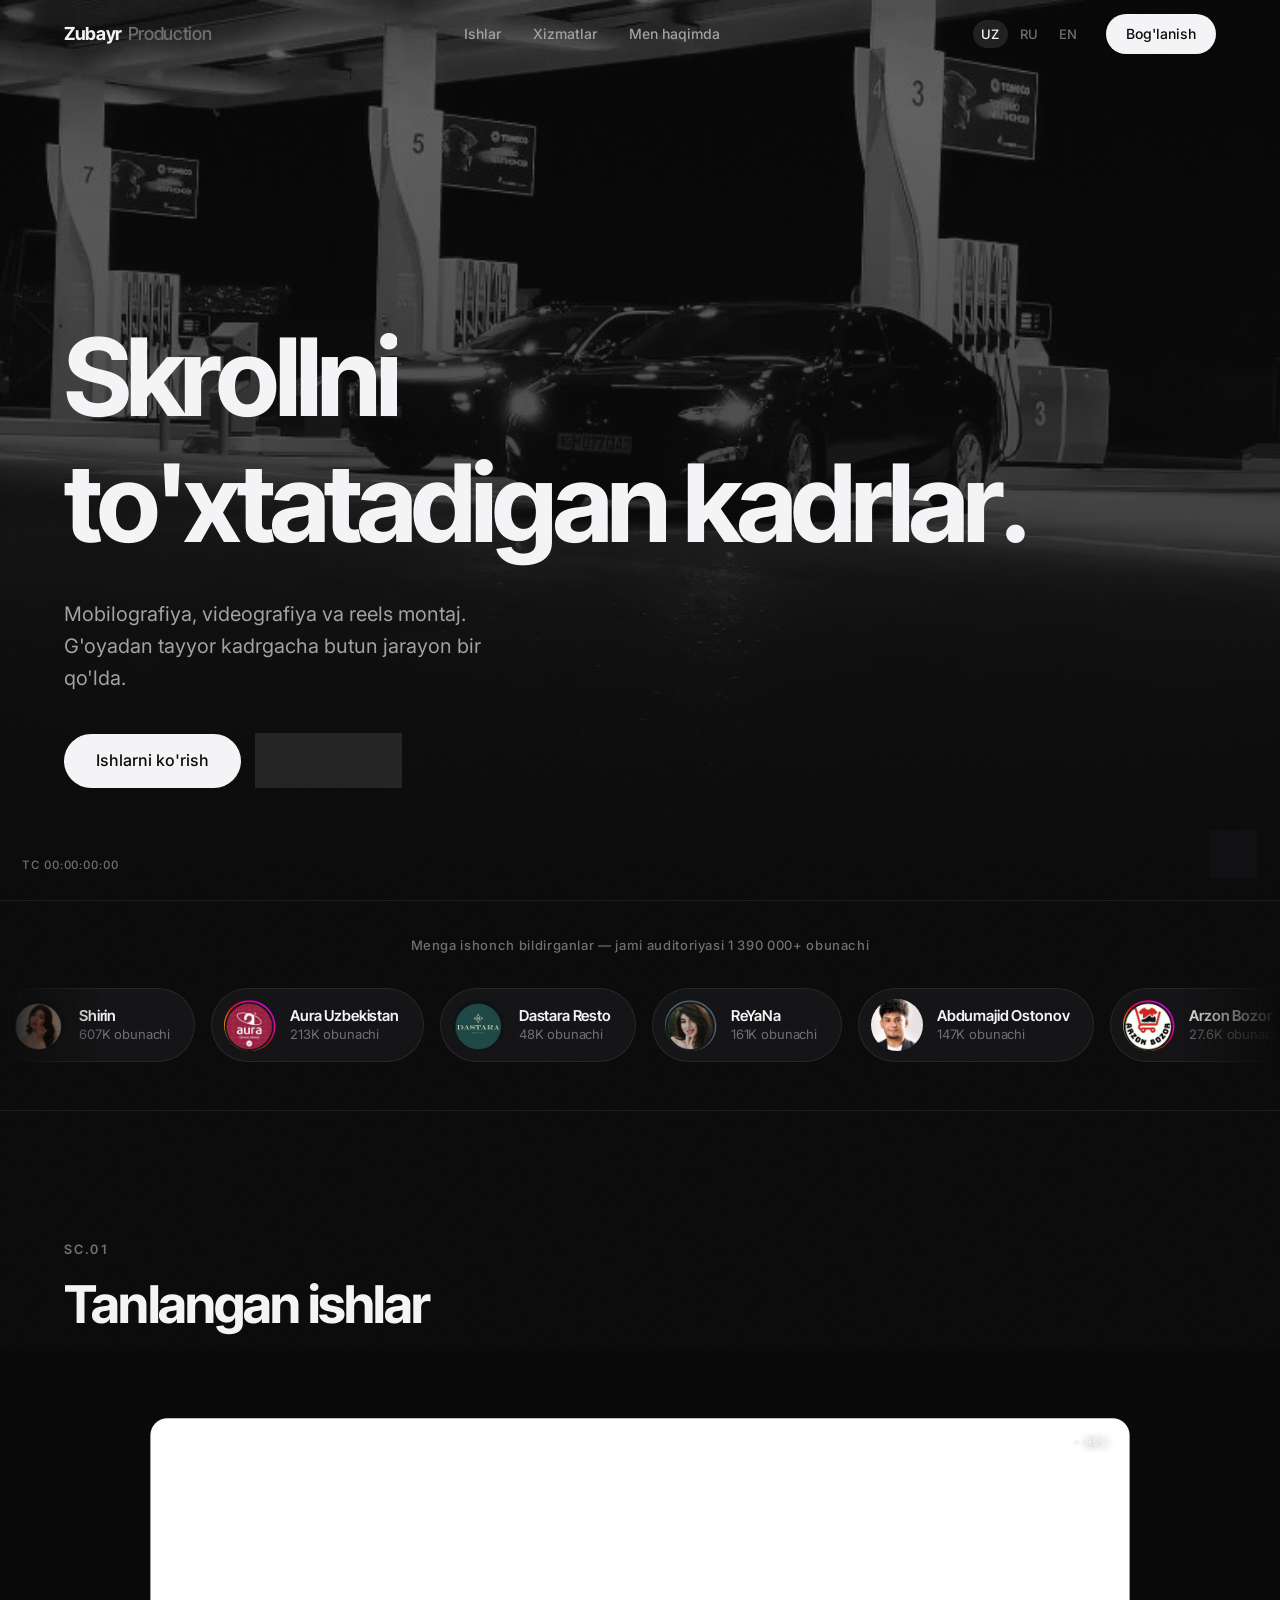
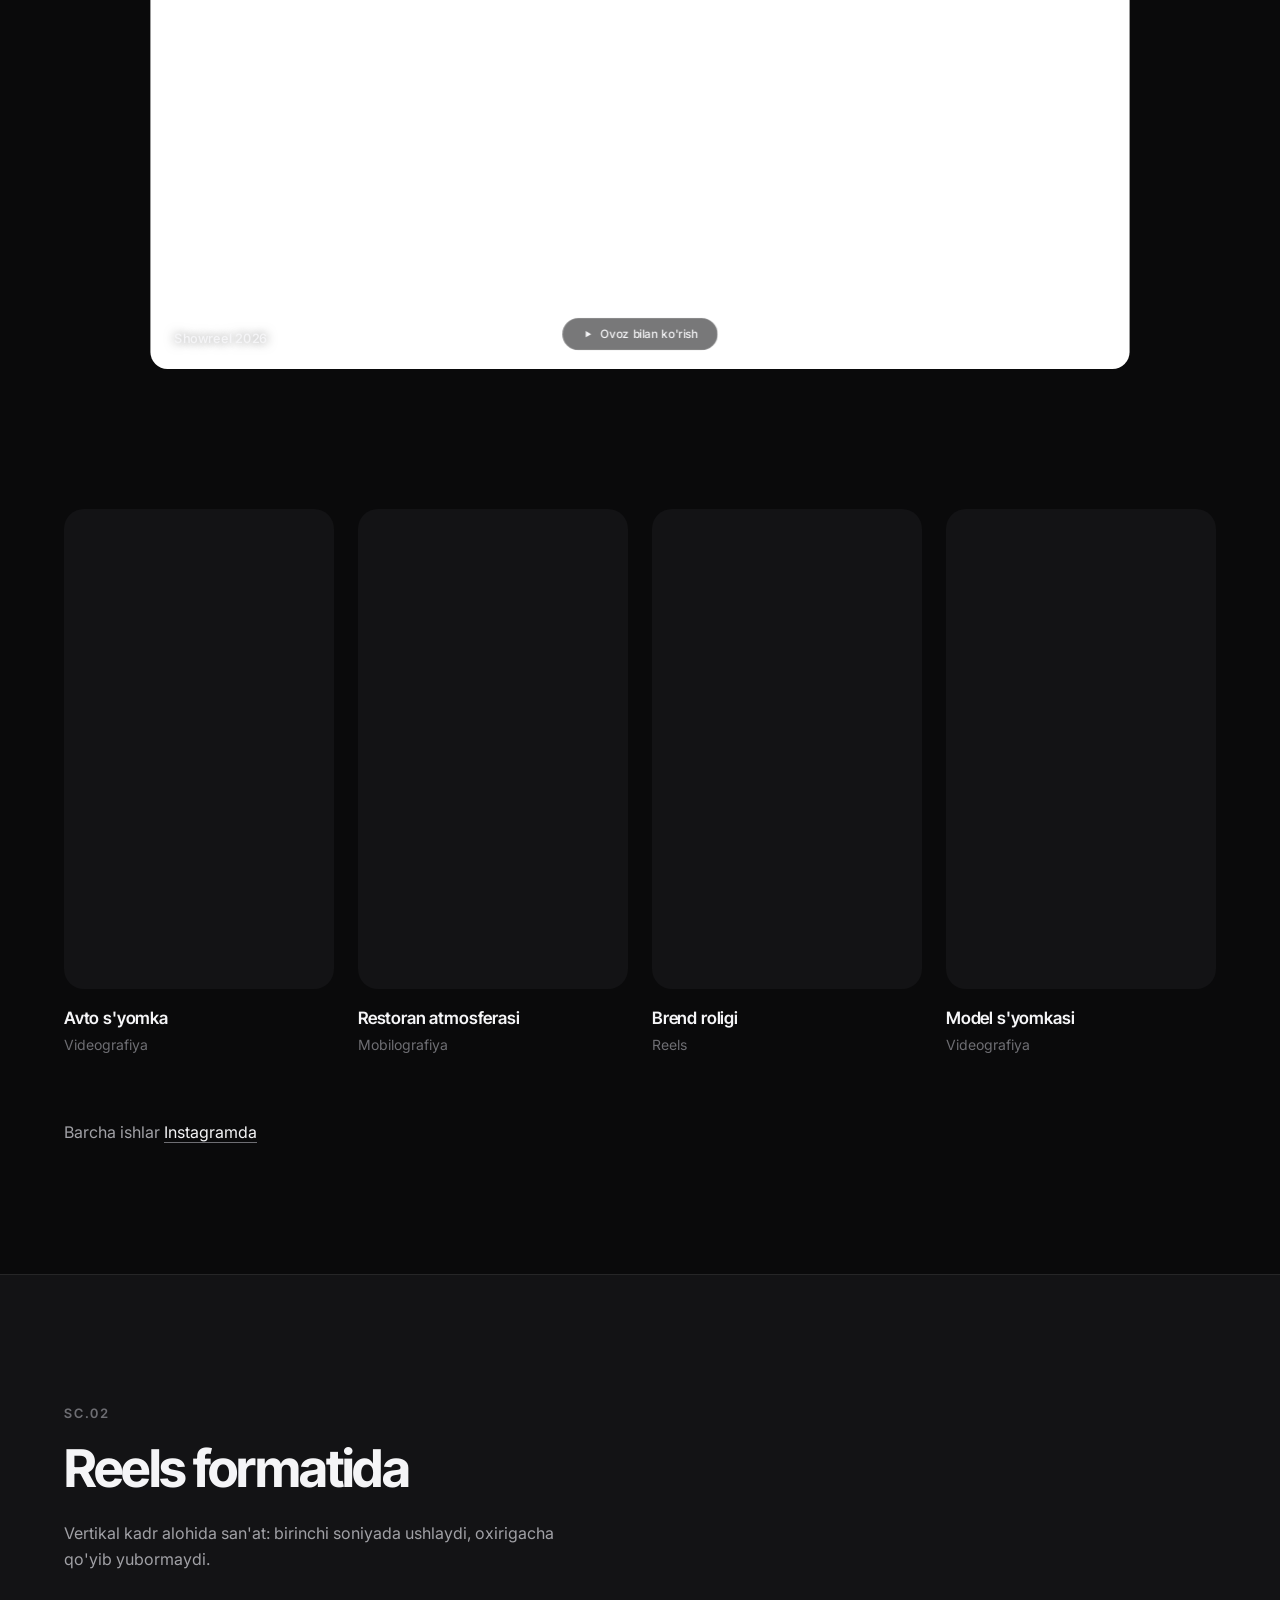
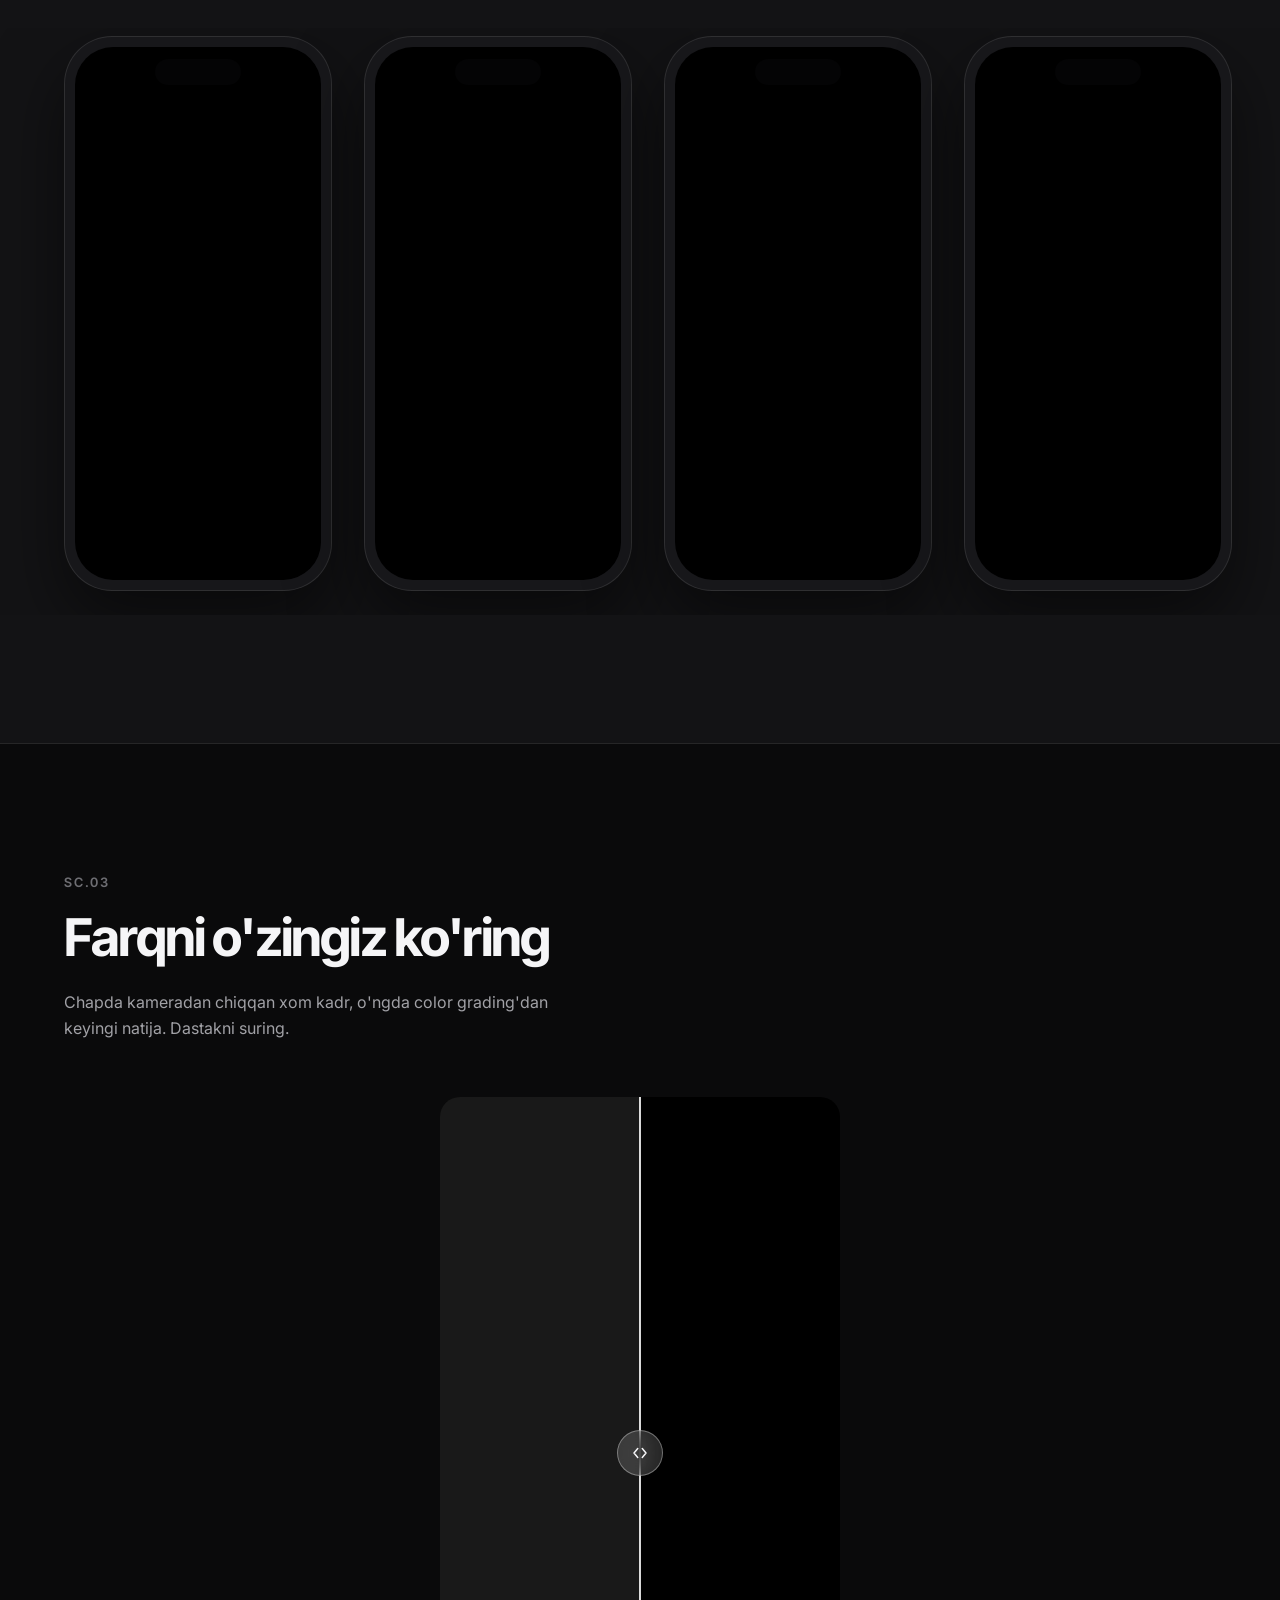
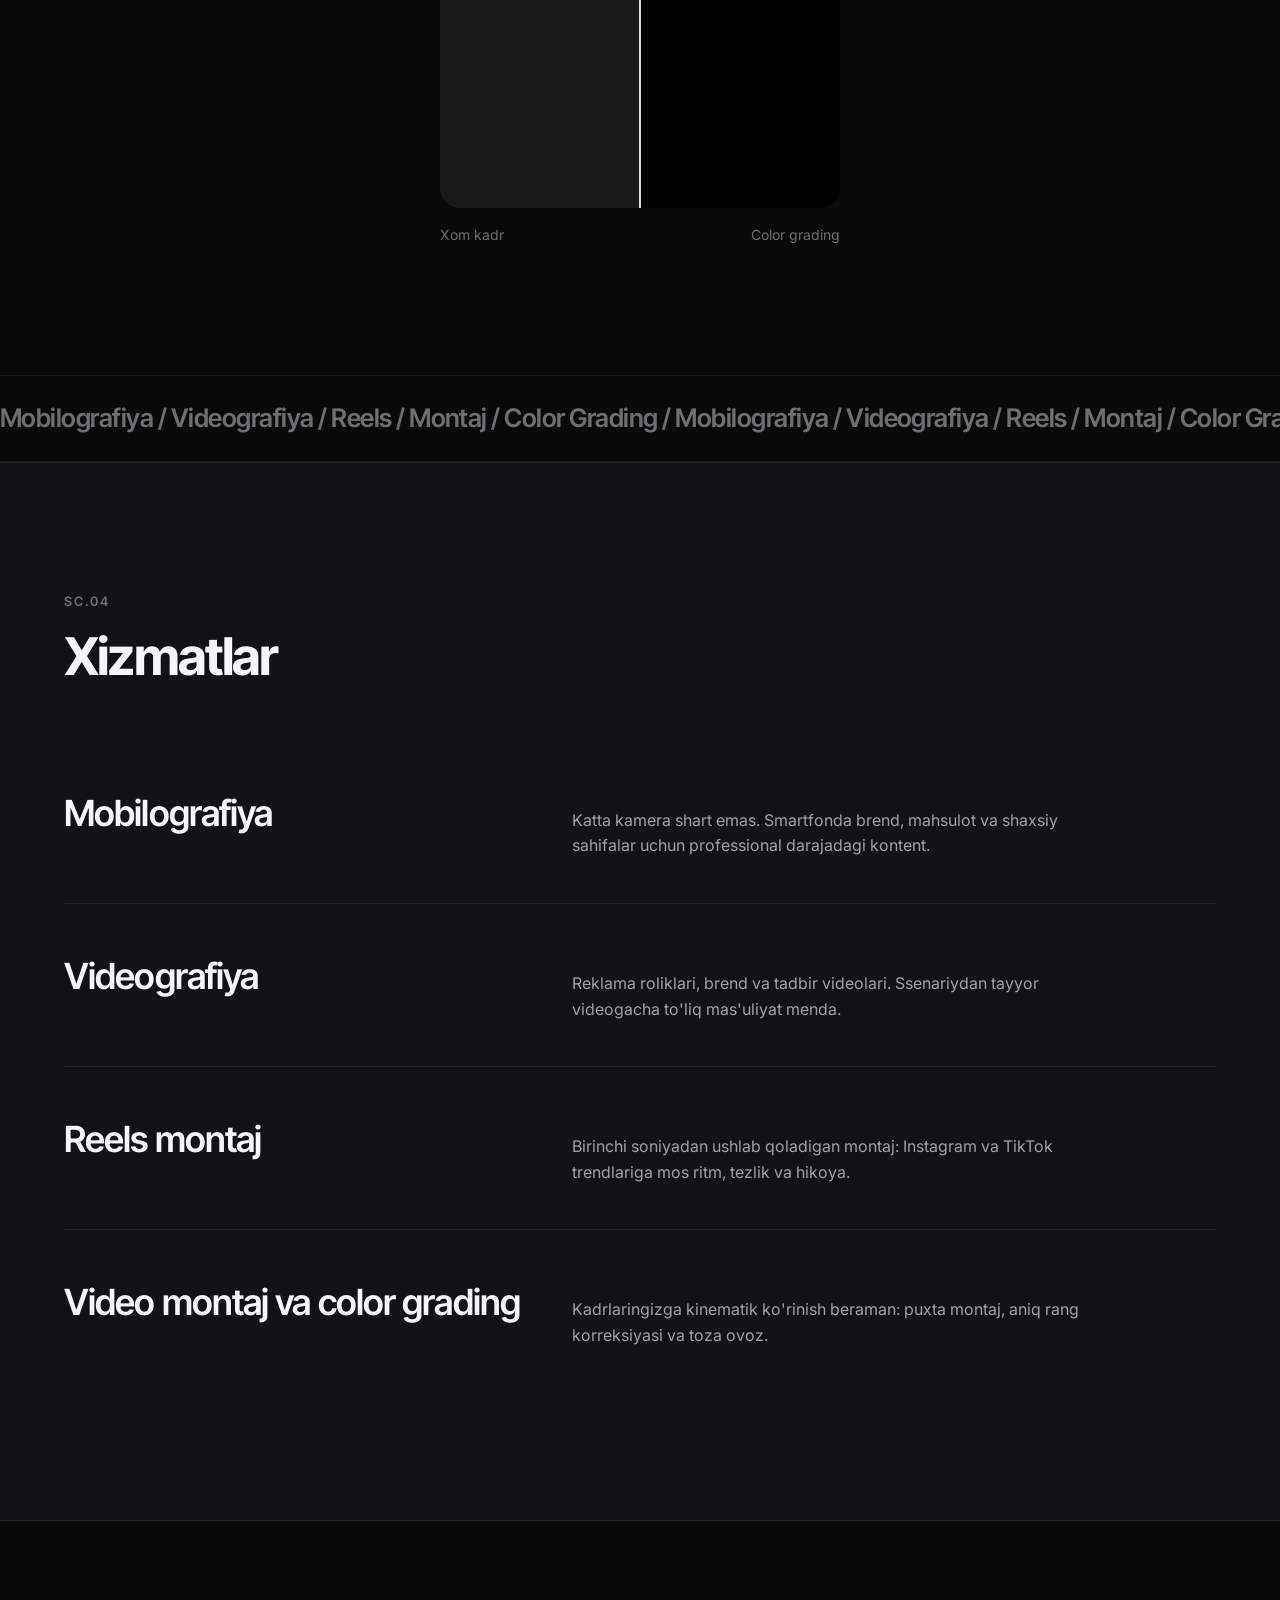
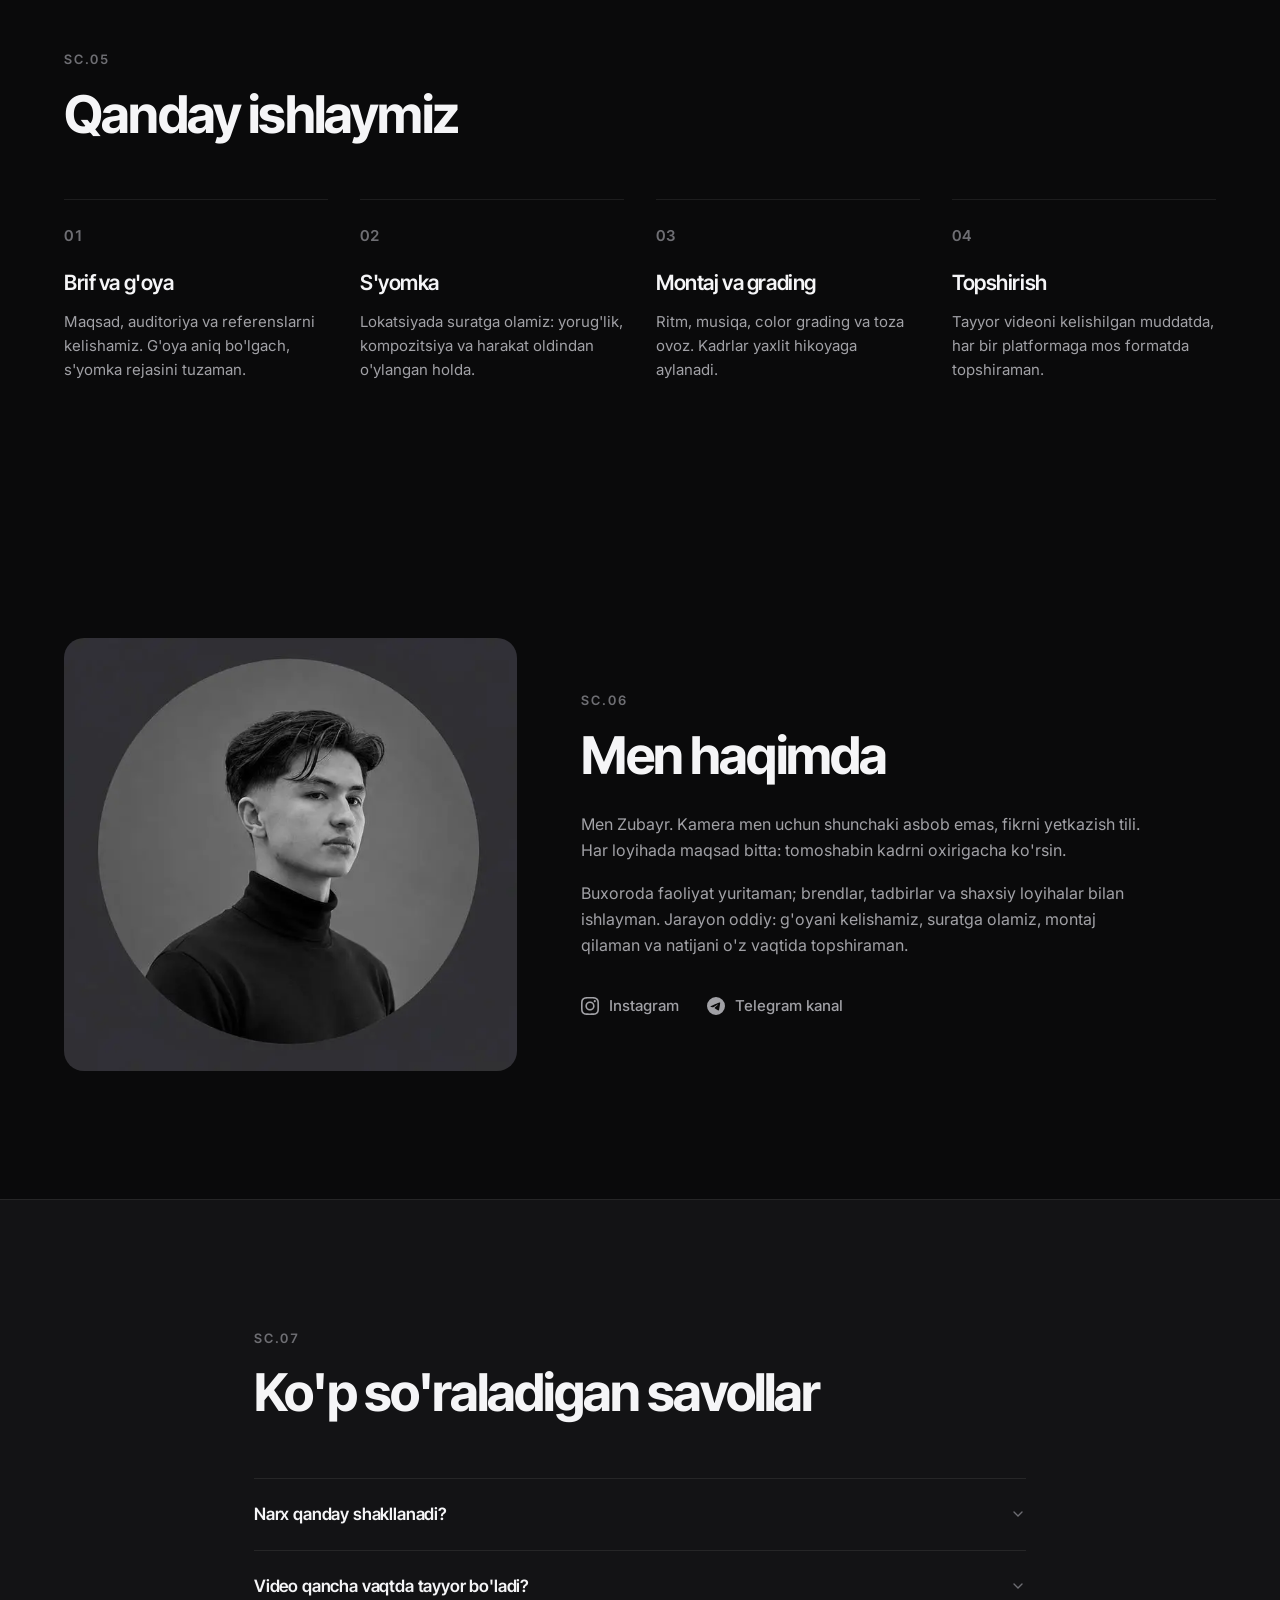
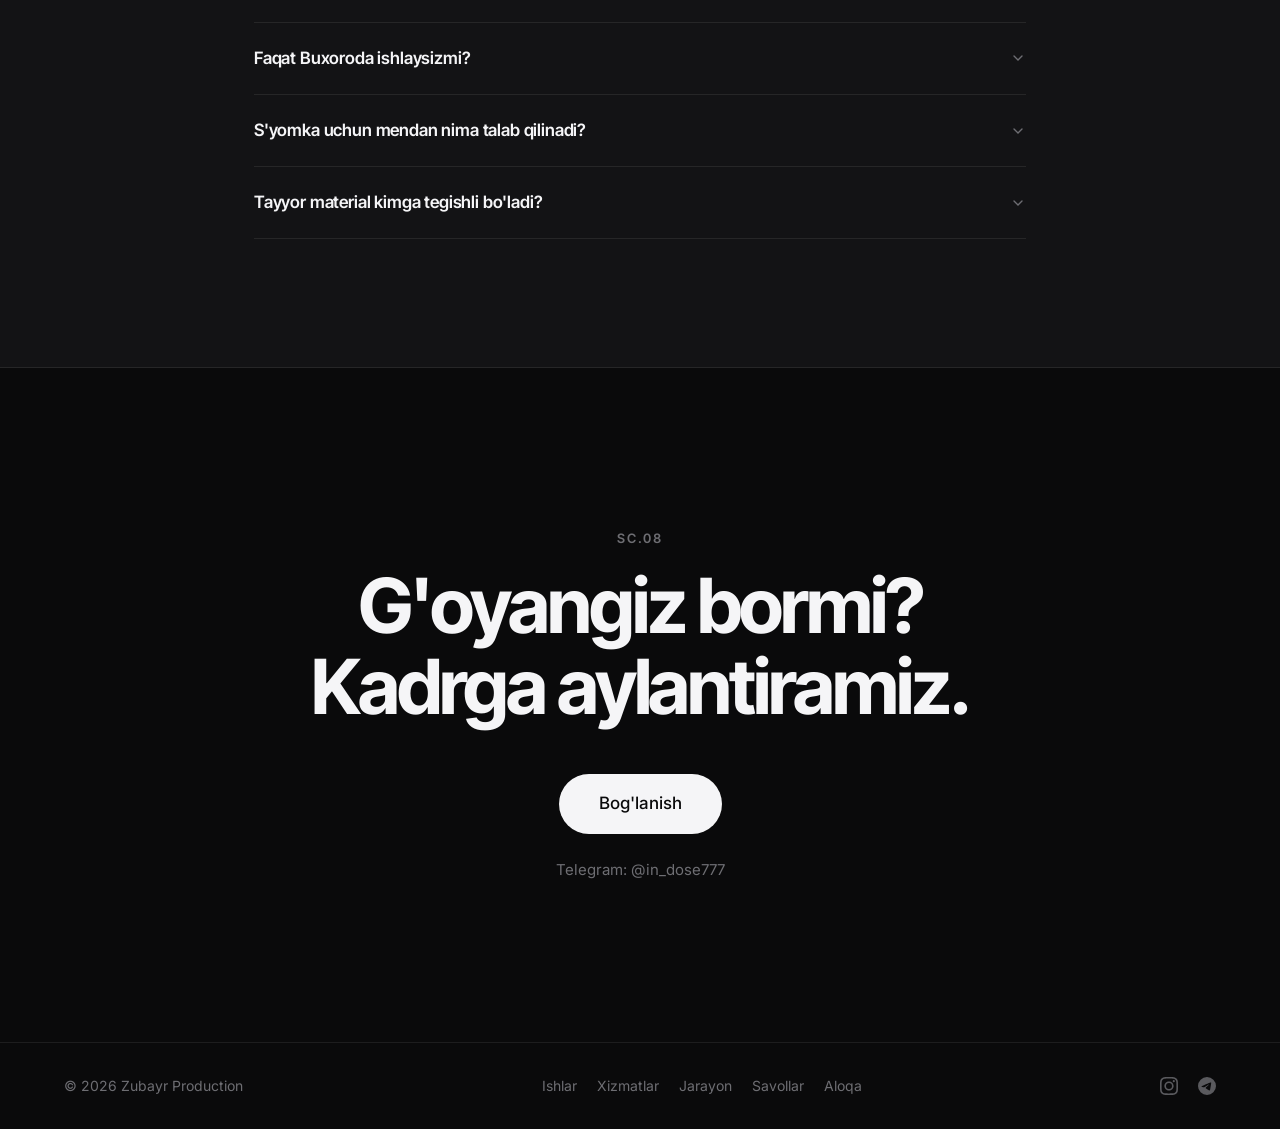
==== commit 9d66bd2c: "Remove pricing section entirely Section, nav/footer links, styles, scrollspy entry, counter hook and" ====
--- a/index.html
+++ b/index.html
@@ -122,7 +122,6 @@
       <nav class="nav-links" aria-label="Asosiy navigatsiya">
         <a href="#ishlar" data-i18n="nav.works">Ishlar</a>
         <a href="#xizmatlar" data-i18n="nav.services">Xizmatlar</a>
-        <a href="#narxlar" data-i18n="nav.pricing">Narxlar</a>
         <a href="#haqida" data-i18n="nav.about">Men haqimda</a>
       </nav>
       <div class="nav-right">
@@ -461,47 +460,6 @@
       </div>
     </section>
 
-    <!-- Pricing -->
-    <section class="section section-alt" id="narxlar">
-      <div class="container">
-        <span class="sc-num reveal" aria-hidden="true"></span>
-        <h2 class="section-title reveal" data-i18n="pricing.title">Narxlar</h2>
-        <div class="price-grid">
-          <article class="price-card reveal">
-            <p class="price-name" data-i18n="price1.title">Standart s'yomka</p>
-            <p class="price-desc" data-i18n="price1.desc">Kundalik kontent va reels uchun klassik s'yomka.</p>
-            <p class="price-tag" data-i18n="price1.tag">40$</p>
-          </article>
-          <article class="price-card reveal" style="transition-delay:.05s">
-            <p class="price-name" data-i18n="price2.title">Ekspert video</p>
-            <p class="price-desc" data-i18n="price2.desc">Intervyu va ekspert kontent: gapiruvchi kadr, toza ovoz.</p>
-            <p class="price-tag" data-i18n="price2.tag">40$</p>
-          </article>
-          <article class="price-card reveal" style="transition-delay:.1s">
-            <p class="price-name" data-i18n="price3.title">Model s'yomkasi</p>
-            <p class="price-desc" data-i18n="price3.desc">Portret va fashion kadrlar.</p>
-            <p class="price-tag" data-i18n="price3.tag">50$</p>
-          </article>
-          <article class="price-card reveal" style="transition-delay:.15s">
-            <p class="price-name" data-i18n="price4.title">Avto s'yomka</p>
-            <p class="price-desc" data-i18n="price4.desc">Avtomobil dinamikasi va detallari.</p>
-            <p class="price-tag" data-i18n="price4.tag">60$ dan</p>
-          </article>
-          <article class="price-card reveal" style="transition-delay:.2s">
-            <p class="price-name" data-i18n="price5.title">Marry Me</p>
-            <p class="price-desc" data-i18n="price5.desc">Taklif onini kino kabi saqlab qolamiz.</p>
-            <p class="price-tag" data-i18n="price5.tag">70$</p>
-          </article>
-          <article class="price-card featured reveal" style="transition-delay:.25s">
-            <p class="price-name" data-i18n="price6.title">Love Story</p>
-            <p class="price-desc" data-i18n="price6.desc">Ikki kishilik to'liq kinematik hikoya.</p>
-            <p class="price-tag" data-i18n="price6.tag">200$</p>
-          </article>
-        </div>
-        <p class="price-note reveal"><span data-i18n="pricing.note">Narx loyiha hajmi va lokatsiyaga qarab o'zgarishi mumkin — aniq taklif uchun yozing.</span> <a href="https://t.me/in_dose777" target="_blank" rel="noopener" data-tg-cta data-i18n="cta.contact">Bog'lanish</a></p>
-      </div>
-    </section>
-
     <!-- About -->
     <section class="section" id="haqida">
       <div class="container about">
@@ -592,7 +550,6 @@
         <a href="#ishlar" data-i18n="nav.works">Ishlar</a>
         <a href="#xizmatlar" data-i18n="nav.services">Xizmatlar</a>
         <a href="#jarayon" data-i18n="nav.process">Jarayon</a>
-        <a href="#narxlar" data-i18n="nav.pricing">Narxlar</a>
         <a href="#savollar" data-i18n="nav.faq">Savollar</a>
         <a href="#aloqa" data-i18n="nav.contact">Aloqa</a>
       </nav>
--- a/css/style.css
+++ b/css/style.css
@@ -1065,80 +1065,6 @@
   padding: 0 40px 24px 0;
 }
 
-/* ---------- Pricing ---------- */
-
-.price-grid {
-  display: grid;
-  grid-template-columns: repeat(3, 1fr);
-  gap: 20px;
-}
-
-.price-card {
-  display: flex;
-  flex-direction: column;
-  padding: 32px 30px 28px;
-  border: 1px solid var(--line);
-  border-radius: var(--radius-media);
-  background: rgba(255, 255, 255, 0.02);
-  transition: transform 0.45s var(--ease), border-color 0.3s ease, background 0.3s ease;
-}
-
-.price-card:hover {
-  transform: translateY(-4px);
-  border-color: rgba(255, 255, 255, 0.2);
-  background: rgba(255, 255, 255, 0.045);
-}
-
-.price-name {
-  font-family: var(--font-display);
-  font-size: 20px;
-  font-weight: 600;
-  letter-spacing: -0.02em;
-  margin-bottom: 8px;
-}
-
-.price-desc {
-  color: var(--text-3);
-  font-size: 14px;
-  line-height: 1.55;
-  flex-grow: 1;
-}
-
-.price-tag {
-  font-family: var(--font-display);
-  font-size: 34px;
-  font-weight: 700;
-  letter-spacing: -0.03em;
-  font-variant-numeric: tabular-nums;
-  margin-top: 22px;
-}
-
-/* the one deliberate inversion: the flagship package in white */
-.price-card.featured {
-  background: var(--text);
-  border-color: transparent;
-  color: #0A0A0B;
-}
-
-.price-card.featured .price-desc { color: rgba(10, 10, 11, 0.62); }
-
-.price-card.featured:hover { background: #fff; }
-
-.price-note {
-  margin-top: 36px;
-  font-size: 14.5px;
-  color: var(--text-3);
-}
-
-.price-note a {
-  color: var(--text-2);
-  text-decoration: underline;
-  text-underline-offset: 3px;
-  transition: color 0.2s ease;
-}
-
-.price-note a:hover { color: var(--text); }
-
 /* ---------- Showreel lightbox ---------- */
 
 .showreel-play {
@@ -1258,7 +1184,6 @@
 
 @media (max-width: 900px) {
   .process { grid-template-columns: repeat(2, 1fr); }
-  .price-grid { grid-template-columns: repeat(2, 1fr); gap: 14px; }
 }
 
 @media (max-width: 768px) {
@@ -1278,9 +1203,6 @@
 
 @media (max-width: 560px) {
   .process { grid-template-columns: 1fr; gap: 28px; }
-  .price-grid { grid-template-columns: 1fr; }
-  .price-card { padding: 26px 24px 24px; }
-  .price-tag { margin-top: 16px; font-size: 30px; }
 }
 
 /* ---------- New components: reduced motion ---------- */
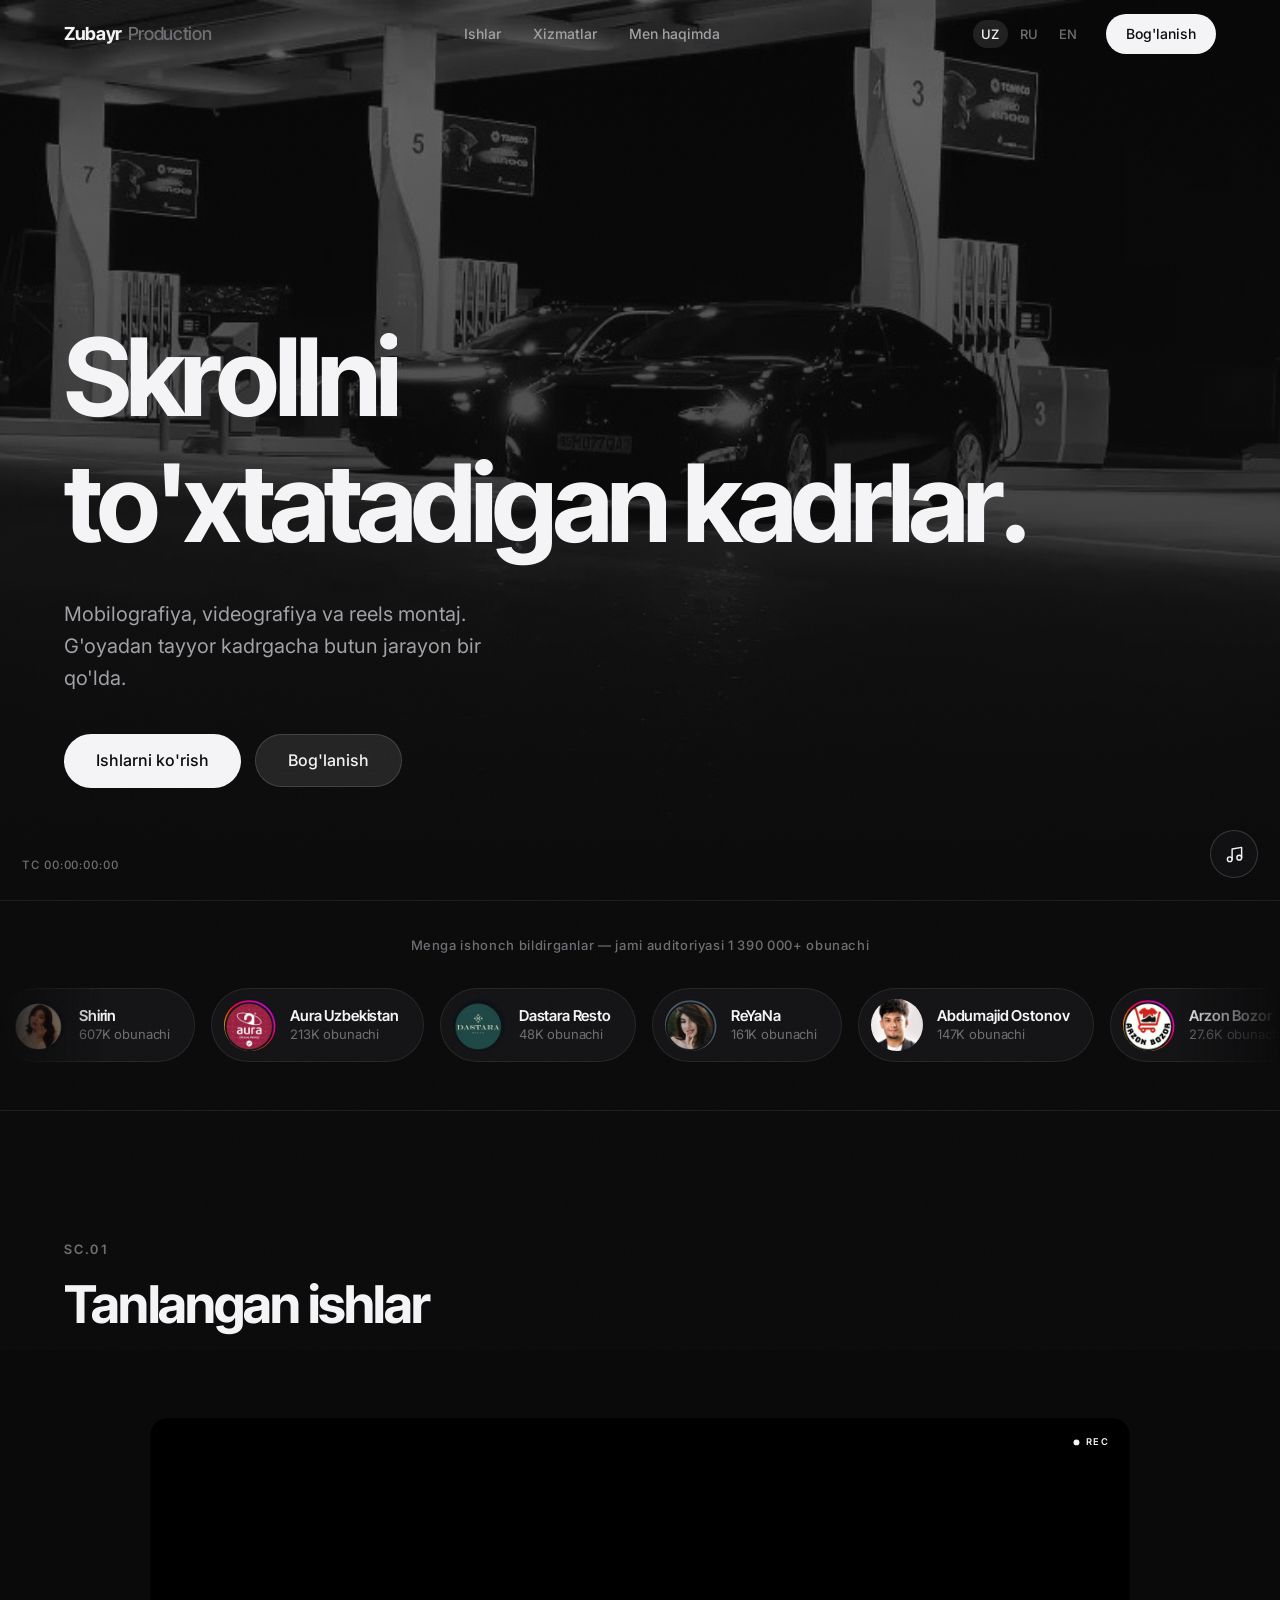
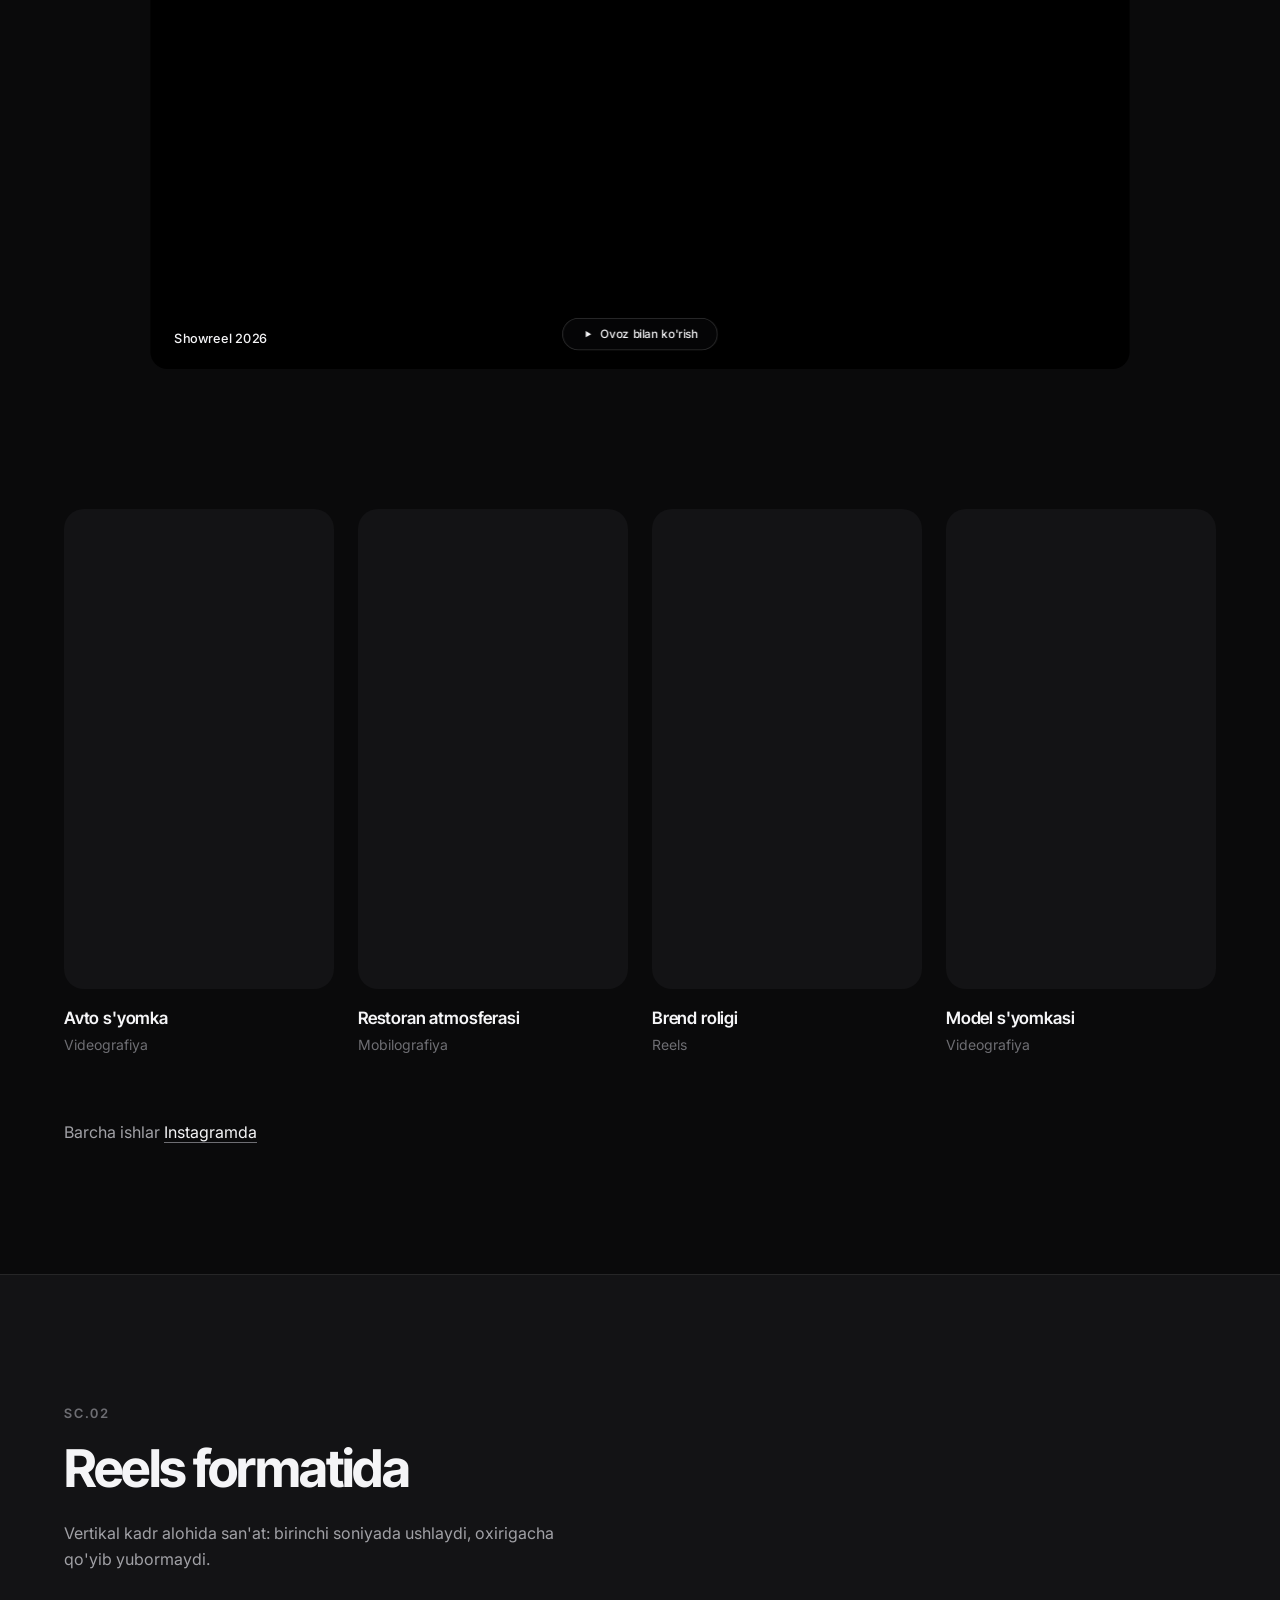
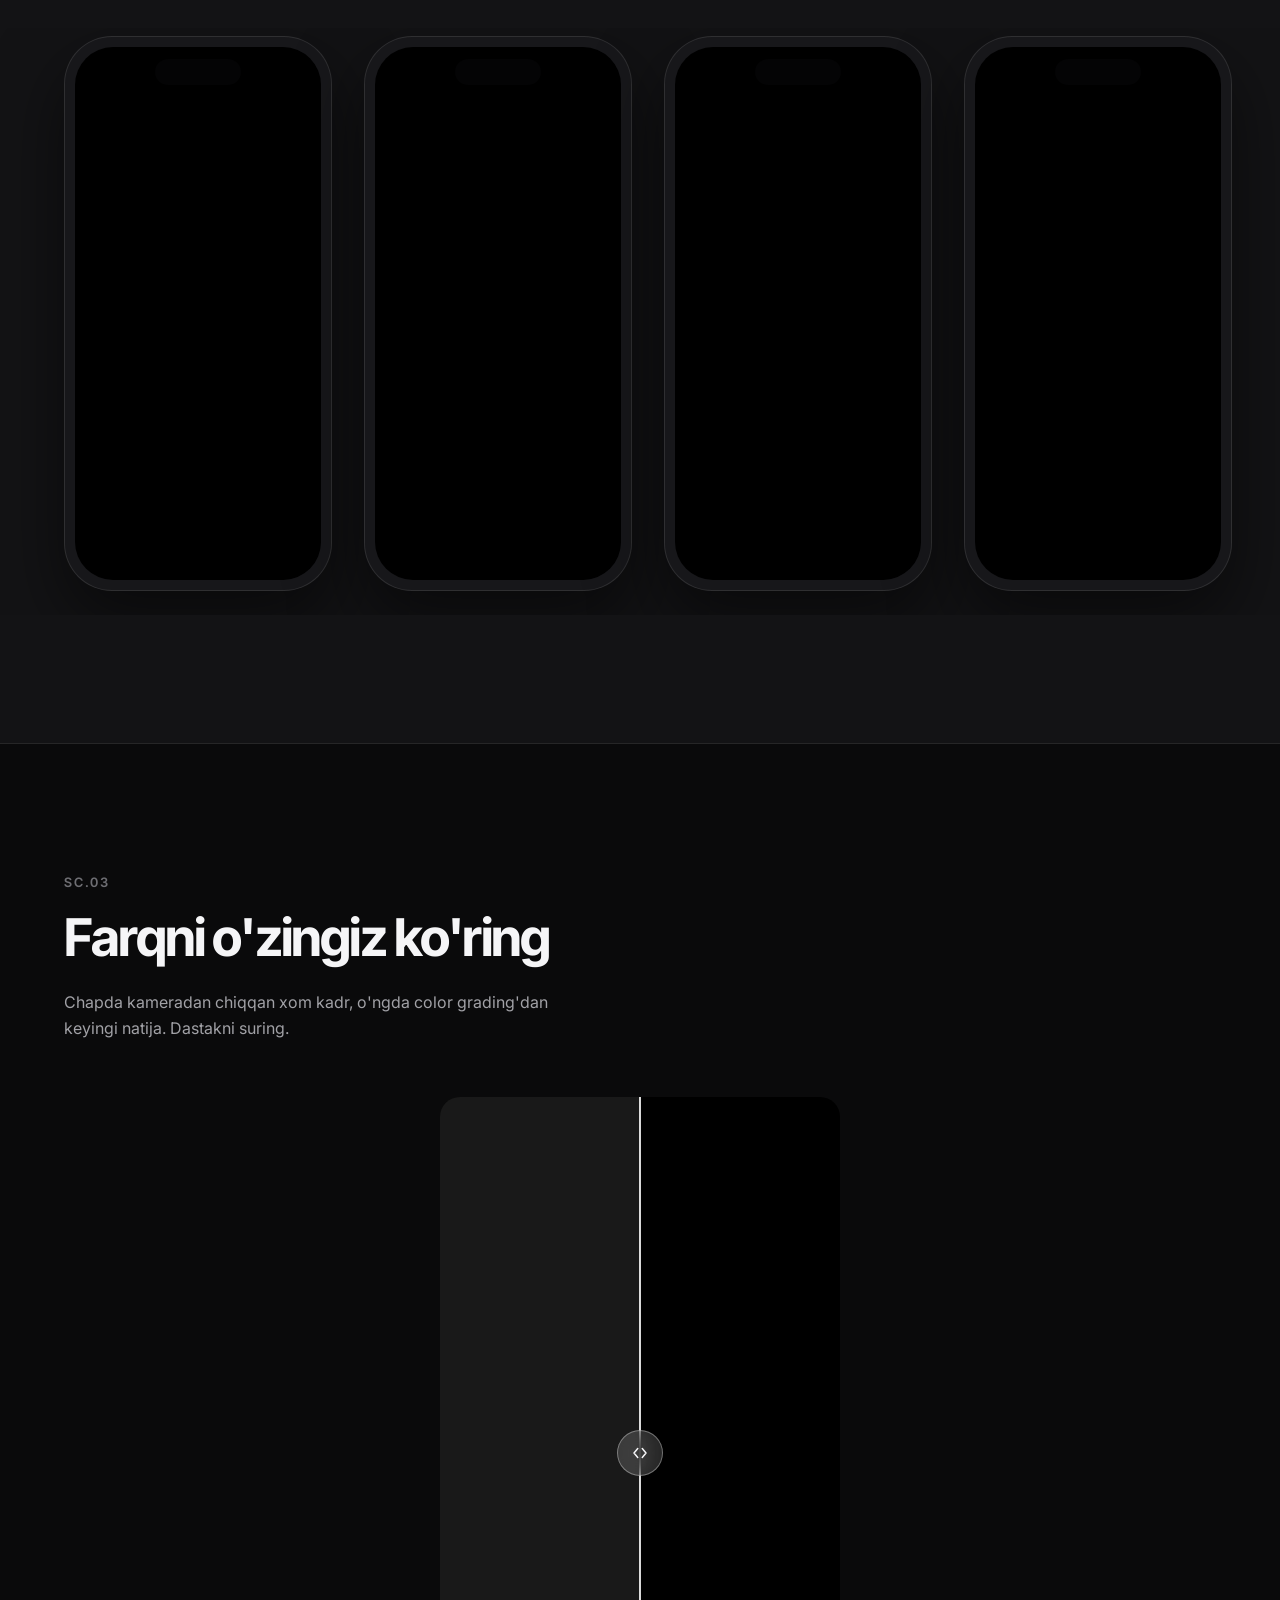
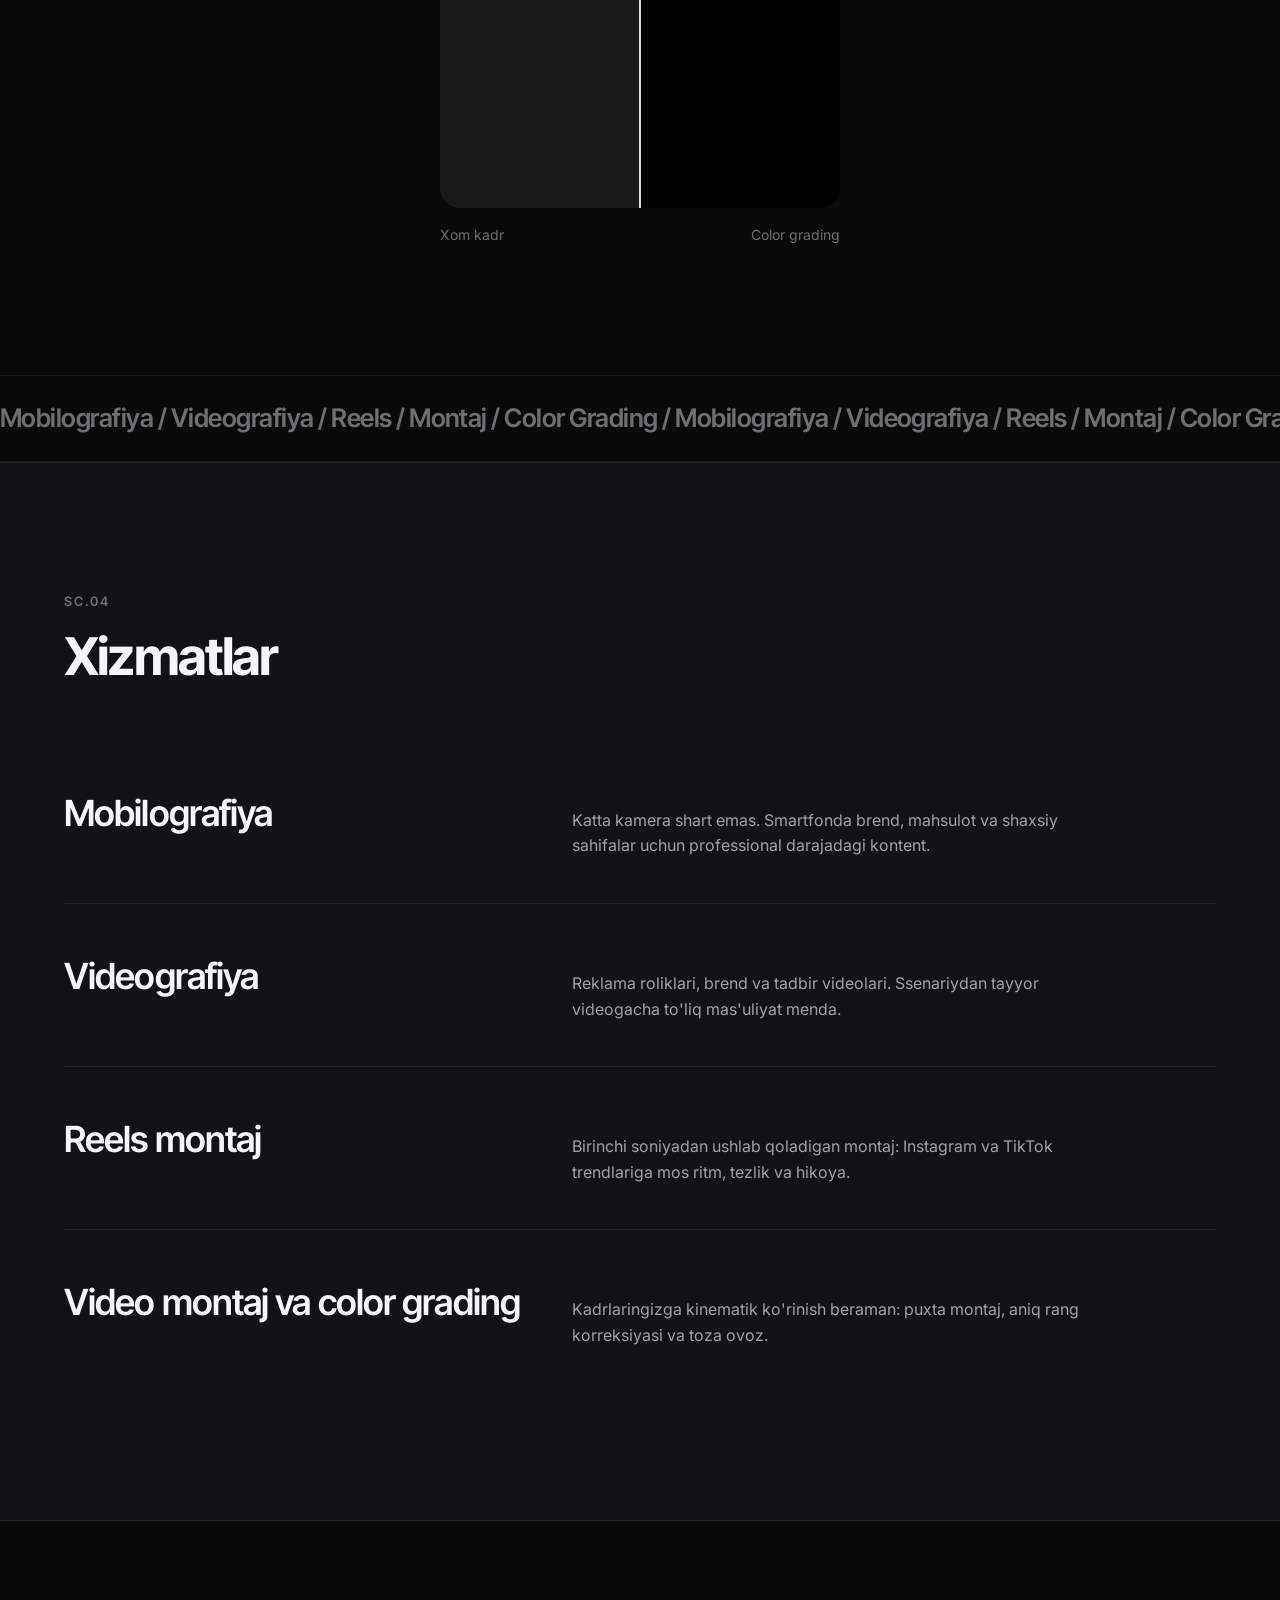
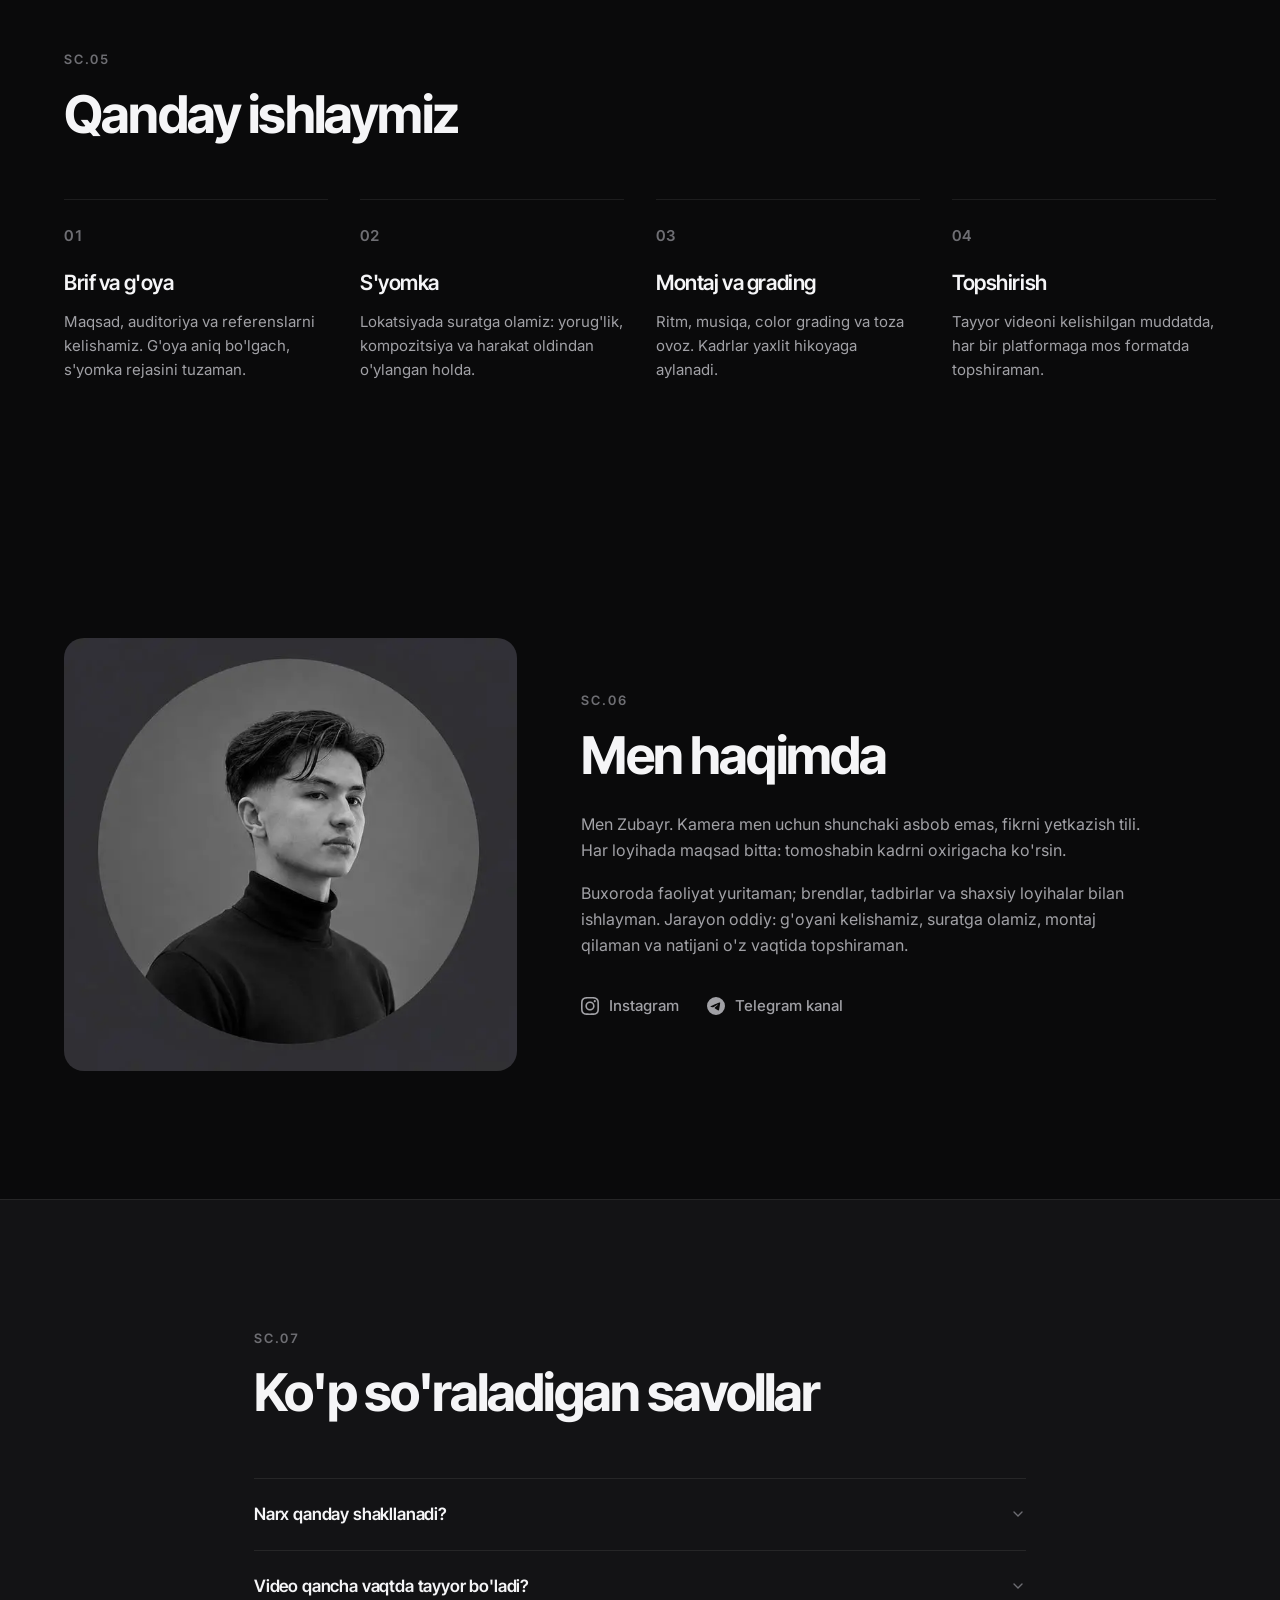
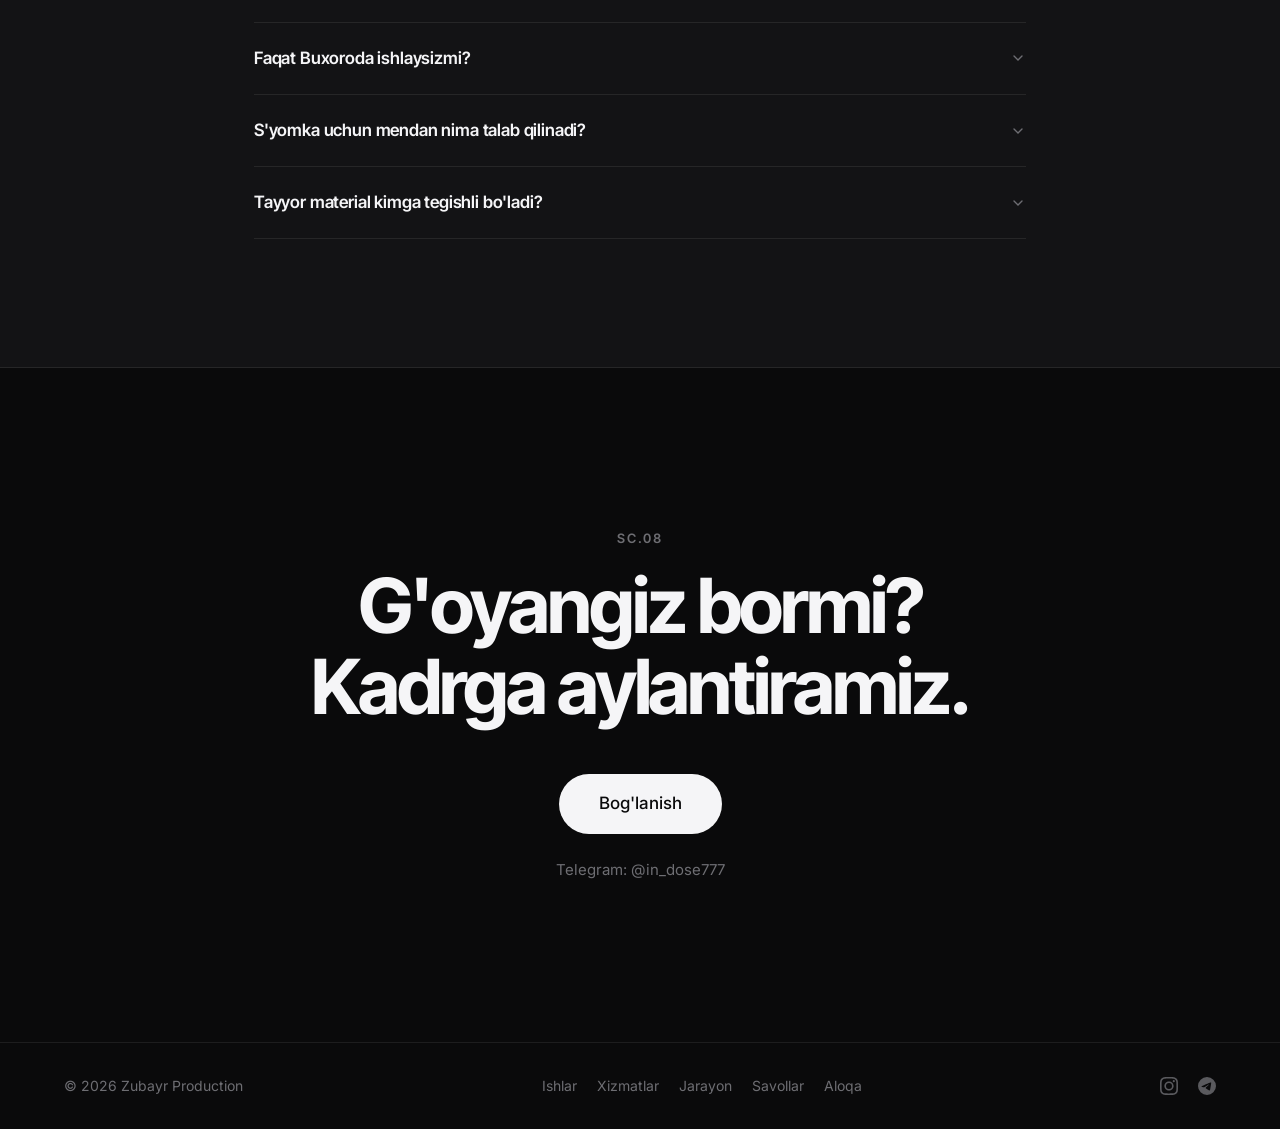
==== commit 32819fbd: "Replace fourth reel with new video and Instagram link Co-Authored-By: Claude Fable 5 <noreply@anthro" ====
--- a/index.html
+++ b/index.html
@@ -360,9 +360,9 @@
             </span>
           </div>
         </a>
-        <a class="phone reveal" draggable="false" href="https://www.instagram.com/reel/DXTvJ78CE8e/" target="_blank" rel="noopener" style="transition-delay:.18s">
+        <a class="phone reveal" draggable="false" href="https://www.instagram.com/reel/Da-dGy2s-AY/" target="_blank" rel="noopener" style="transition-delay:.18s">
           <div class="phone-screen">
-            <video class="reel-video" src="assets/reels/reels4.mp4" muted loop playsinline preload="none"></video>
+            <video class="reel-video" src="assets/reels/reels-new.mp4" muted loop playsinline preload="none"></video>
             <span class="work-ig" aria-hidden="true">
               <svg viewBox="0 0 24 24" width="15" height="15" fill="none" stroke="currentColor" stroke-width="1.8"><rect x="3" y="3" width="18" height="18" rx="5"/><circle cx="12" cy="12" r="4.2"/><circle cx="17.4" cy="6.6" r="1.1" fill="currentColor" stroke="none"/></svg>
               <em data-i18n="works.view">Instagramda ko'rish</em>
